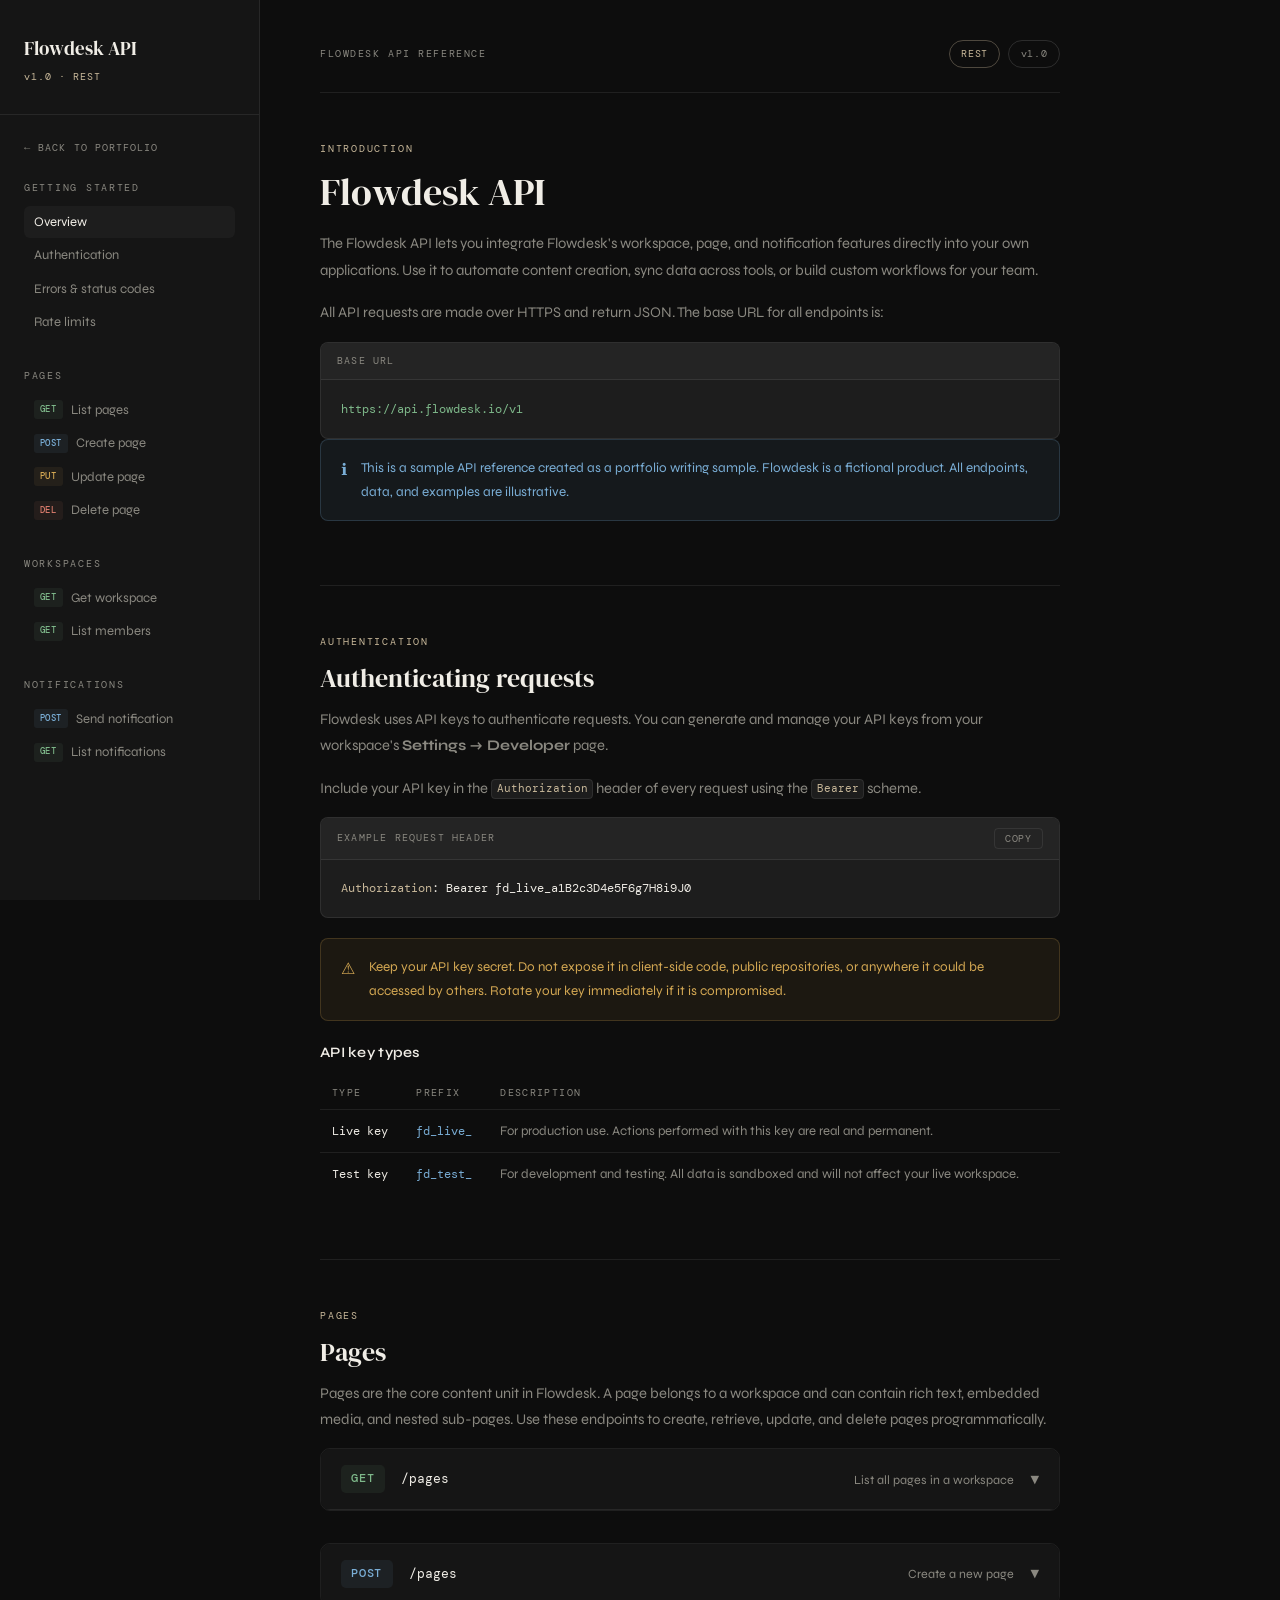
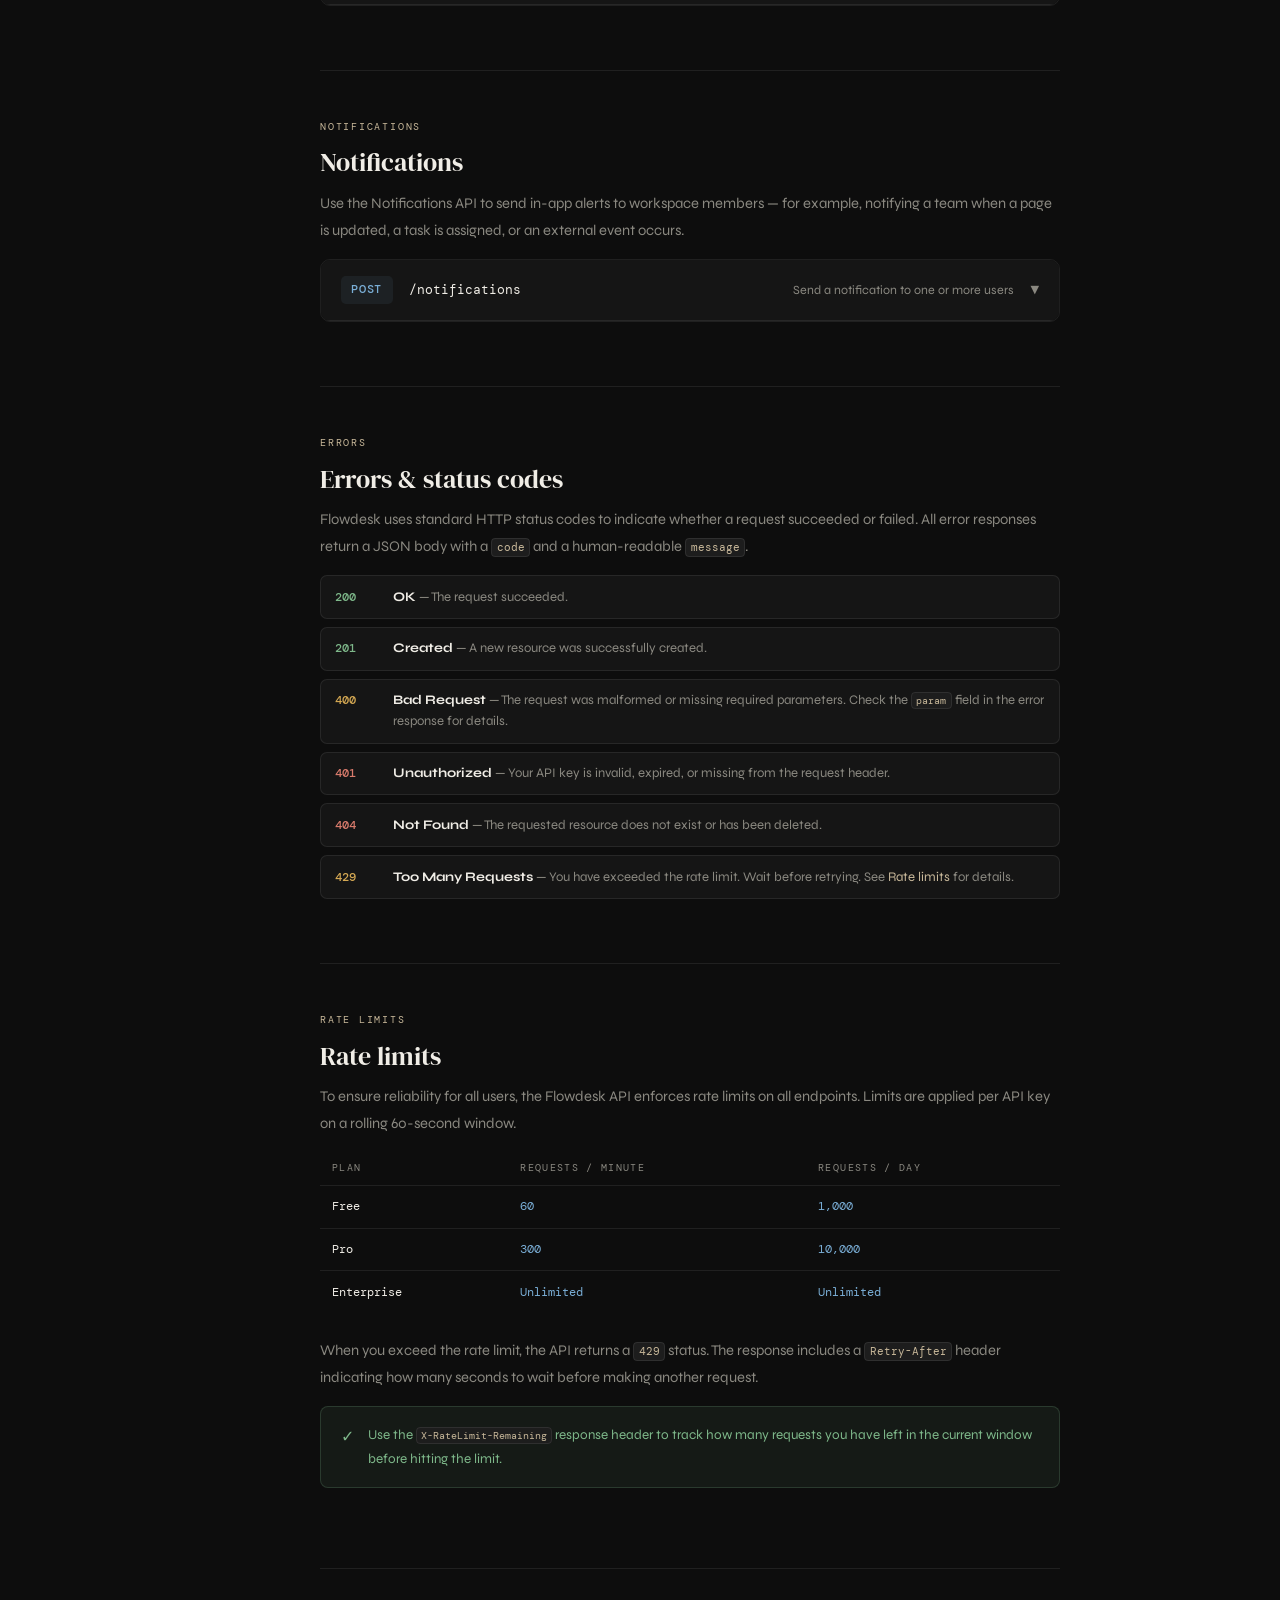
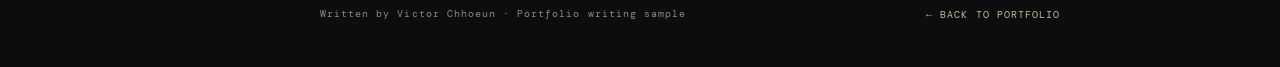
==== api-reference.html @ f88c05f6 "Add files via upload" ====
<!DOCTYPE html>
<html lang="en">
<head>
  <meta charset="UTF-8" />
  <meta name="viewport" content="width=device-width, initial-scale=1.0" />
  <title>Flowdesk API Reference — Victor Chhoeun</title>
  <link rel="preconnect" href="https://fonts.googleapis.com" />
  <link href="https://fonts.googleapis.com/css2?family=DM+Serif+Display:ital@0;1&family=DM+Mono:wght@400;500&family=Syne:wght@400;500;600&display=swap" rel="stylesheet" />
  <style>
    *, *::before, *::after { box-sizing: border-box; margin: 0; padding: 0; }

    :root {
      --bg:       #0d0d0d;
      --bg2:      #151515;
      --bg3:      #1d1d1d;
      --bg4:      #242424;
      --line:     rgba(255,255,255,0.08);
      --line2:    rgba(255,255,255,0.13);
      --text:     #f0ede6;
      --muted:    #8a8880;
      --accent:   #c8b89a;
      --accent2:  #e8dfd0;
      --green:    #7eb88a;
      --green-bg: rgba(126,184,138,0.08);
      --red:      #d97b6c;
      --red-bg:   rgba(217,123,108,0.08);
      --blue:     #7aaed6;
      --blue-bg:  rgba(122,174,214,0.08);
      --amber:    #d4a853;
      --amber-bg: rgba(212,168,83,0.08);

      --font-serif: 'DM Serif Display', Georgia, serif;
      --font-sans:  'Syne', system-ui, sans-serif;
      --font-mono:  'DM Mono', monospace;

      --sidebar-w: 260px;
      --pad: 2.5rem;
    }

    html { scroll-behavior: smooth; }
    body {
      background: var(--bg);
      color: var(--text);
      font-family: var(--font-sans);
      font-size: 15px;
      line-height: 1.7;
      -webkit-font-smoothing: antialiased;
      display: flex;
      min-height: 100vh;
    }

    a { color: inherit; text-decoration: none; }
    code { font-family: var(--font-mono); font-size: 0.82em; }

    ::-webkit-scrollbar { width: 4px; }
    ::-webkit-scrollbar-track { background: var(--bg); }
    ::-webkit-scrollbar-thumb { background: var(--bg3); border-radius: 2px; }

    /* ── SIDEBAR ── */
    .sidebar {
      width: var(--sidebar-w);
      min-height: 100vh;
      background: var(--bg2);
      border-right: 1px solid var(--line);
      padding: 2rem 0;
      position: fixed;
      top: 0; left: 0;
      display: flex;
      flex-direction: column;
      overflow-y: auto;
    }

    .sidebar-logo {
      padding: 0 1.5rem 1.75rem;
      border-bottom: 1px solid var(--line);
      margin-bottom: 1.5rem;
    }

    .sidebar-logo .product {
      font-family: var(--font-serif);
      font-size: 1.2rem;
      color: var(--text);
      display: block;
    }

    .sidebar-logo .version {
      font-family: var(--font-mono);
      font-size: 0.65rem;
      color: var(--accent);
      letter-spacing: 0.1em;
      margin-top: 0.2rem;
      display: block;
    }

    .sidebar-back {
      display: inline-flex;
      align-items: center;
      gap: 0.4rem;
      font-family: var(--font-mono);
      font-size: 0.65rem;
      letter-spacing: 0.1em;
      color: var(--muted);
      padding: 0 1.5rem;
      margin-bottom: 1.5rem;
      text-transform: uppercase;
      transition: color 0.2s;
    }
    .sidebar-back:hover { color: var(--accent); }

    .sidebar-section {
      padding: 0 1.5rem;
      margin-bottom: 1.75rem;
    }

    .sidebar-section-label {
      font-family: var(--font-mono);
      font-size: 0.6rem;
      letter-spacing: 0.18em;
      text-transform: uppercase;
      color: var(--muted);
      margin-bottom: 0.6rem;
      display: block;
    }

    .sidebar-link {
      display: flex;
      align-items: center;
      gap: 0.5rem;
      padding: 0.3rem 0.6rem;
      border-radius: 6px;
      font-size: 0.82rem;
      color: var(--muted);
      transition: color 0.15s, background 0.15s;
      margin-bottom: 0.1rem;
      cursor: pointer;
    }

    .sidebar-link:hover { color: var(--text); background: var(--bg3); }
    .sidebar-link.active { color: var(--text); background: var(--bg3); }

    .method-badge {
      font-family: var(--font-mono);
      font-size: 0.58rem;
      font-weight: 500;
      padding: 0.1rem 0.4rem;
      border-radius: 3px;
      letter-spacing: 0.05em;
      flex-shrink: 0;
    }
    .get  { background: var(--green-bg); color: var(--green); }
    .post { background: var(--blue-bg);  color: var(--blue);  }
    .put  { background: var(--amber-bg); color: var(--amber); }
    .del  { background: var(--red-bg);   color: var(--red);   }

    /* ── MAIN ── */
    .main {
      margin-left: var(--sidebar-w);
      flex: 1;
      max-width: 860px;
      padding: var(--pad) calc(var(--pad) * 1.5);
    }

    /* ── TOP NAV ── */
    .topbar {
      display: flex;
      align-items: center;
      justify-content: space-between;
      margin-bottom: 3rem;
      padding-bottom: 1.5rem;
      border-bottom: 1px solid var(--line);
    }

    .topbar-title {
      font-family: var(--font-mono);
      font-size: 0.65rem;
      letter-spacing: 0.15em;
      text-transform: uppercase;
      color: var(--muted);
    }

    .topbar-pills {
      display: flex;
      gap: 0.5rem;
    }

    .pill {
      font-family: var(--font-mono);
      font-size: 0.62rem;
      letter-spacing: 0.08em;
      padding: 0.3rem 0.7rem;
      border-radius: 100px;
      border: 1px solid var(--line2);
      color: var(--muted);
      cursor: pointer;
      transition: border-color 0.15s, color 0.15s;
    }
    .pill:hover, .pill.active { color: var(--accent); border-color: rgba(200,184,154,0.35); }

    /* ── SECTIONS ── */
    .doc-section {
      margin-bottom: 4rem;
      scroll-margin-top: 2rem;
    }

    .section-eyebrow {
      font-family: var(--font-mono);
      font-size: 0.62rem;
      letter-spacing: 0.18em;
      text-transform: uppercase;
      color: var(--accent);
      margin-bottom: 0.75rem;
      display: block;
    }

    h1 {
      font-family: var(--font-serif);
      font-size: 2.4rem;
      font-weight: 400;
      color: var(--text);
      line-height: 1.15;
      margin-bottom: 1rem;
    }

    h2 {
      font-family: var(--font-serif);
      font-size: 1.6rem;
      font-weight: 400;
      color: var(--text);
      line-height: 1.2;
      margin-bottom: 0.75rem;
    }

    h3 {
      font-family: var(--font-sans);
      font-size: 0.9rem;
      font-weight: 600;
      color: var(--text);
      letter-spacing: 0.02em;
      margin-bottom: 0.5rem;
    }

    p {
      color: var(--muted);
      font-size: 0.92rem;
      line-height: 1.8;
      margin-bottom: 1rem;
    }

    /* ── ENDPOINT CARD ── */
    .endpoint {
      border: 1px solid var(--line);
      border-radius: 10px;
      overflow: hidden;
      margin-bottom: 2rem;
    }

    .endpoint-header {
      display: flex;
      align-items: center;
      gap: 1rem;
      padding: 1rem 1.25rem;
      background: var(--bg2);
      border-bottom: 1px solid var(--line);
      cursor: pointer;
      user-select: none;
    }

    .endpoint-header:hover { background: var(--bg3); }

    .endpoint-method {
      font-family: var(--font-mono);
      font-size: 0.72rem;
      font-weight: 500;
      padding: 0.25rem 0.65rem;
      border-radius: 5px;
      letter-spacing: 0.06em;
      flex-shrink: 0;
    }

    .endpoint-path {
      font-family: var(--font-mono);
      font-size: 0.82rem;
      color: var(--text);
      flex: 1;
    }

    .endpoint-desc {
      font-size: 0.78rem;
      color: var(--muted);
    }

    .endpoint-toggle {
      font-size: 0.7rem;
      color: var(--muted);
      margin-left: auto;
      flex-shrink: 0;
    }

    .endpoint-body {
      padding: 1.25rem;
      display: none;
      flex-direction: column;
      gap: 1.5rem;
    }

    .endpoint-body.open { display: flex; }

    /* ── PARAMS TABLE ── */
    .param-table {
      width: 100%;
      border-collapse: collapse;
      font-size: 0.82rem;
    }

    .param-table th {
      font-family: var(--font-mono);
      font-size: 0.6rem;
      letter-spacing: 0.14em;
      text-transform: uppercase;
      color: var(--muted);
      text-align: left;
      padding: 0.5rem 0.75rem;
      border-bottom: 1px solid var(--line);
      font-weight: 400;
    }

    .param-table td {
      padding: 0.65rem 0.75rem;
      border-bottom: 1px solid var(--line);
      vertical-align: top;
      color: var(--muted);
      line-height: 1.6;
    }

    .param-table tr:last-child td { border-bottom: none; }

    .param-name {
      font-family: var(--font-mono);
      font-size: 0.78rem;
      color: var(--text);
    }

    .param-type {
      font-family: var(--font-mono);
      font-size: 0.72rem;
      color: var(--blue);
    }

    .required-badge {
      font-family: var(--font-mono);
      font-size: 0.58rem;
      color: var(--red);
      border: 1px solid var(--red-bg);
      padding: 0.1rem 0.4rem;
      border-radius: 3px;
      letter-spacing: 0.05em;
    }

    .optional-badge {
      font-family: var(--font-mono);
      font-size: 0.58rem;
      color: var(--muted);
      border: 1px solid var(--line);
      padding: 0.1rem 0.4rem;
      border-radius: 3px;
      letter-spacing: 0.05em;
    }

    /* ── CODE BLOCK ── */
    .code-block {
      background: var(--bg3);
      border: 1px solid var(--line);
      border-radius: 8px;
      overflow: hidden;
    }

    .code-block-header {
      display: flex;
      align-items: center;
      justify-content: space-between;
      padding: 0.6rem 1rem;
      border-bottom: 1px solid var(--line);
      background: var(--bg4);
    }

    .code-lang {
      font-family: var(--font-mono);
      font-size: 0.62rem;
      letter-spacing: 0.12em;
      text-transform: uppercase;
      color: var(--muted);
    }

    .copy-btn {
      font-family: var(--font-mono);
      font-size: 0.6rem;
      letter-spacing: 0.1em;
      text-transform: uppercase;
      color: var(--muted);
      background: none;
      border: 1px solid var(--line);
      padding: 0.2rem 0.6rem;
      border-radius: 4px;
      cursor: pointer;
      transition: color 0.15s, border-color 0.15s;
    }
    .copy-btn:hover { color: var(--accent); border-color: rgba(200,184,154,0.35); }

    .code-content {
      padding: 1.1rem 1.25rem;
      font-family: var(--font-mono);
      font-size: 0.78rem;
      line-height: 1.8;
      color: var(--text);
      overflow-x: auto;
      white-space: pre;
    }

    .code-content .key   { color: var(--blue); }
    .code-content .str   { color: var(--green); }
    .code-content .num   { color: var(--amber); }
    .code-content .cmnt  { color: var(--muted); }
    .code-content .kw    { color: var(--accent); }

    /* ── RESPONSE TABS ── */
    .response-tabs { display: flex; gap: 0; border-bottom: 1px solid var(--line); margin-bottom: 1rem; }
    .rtab {
      font-family: var(--font-mono);
      font-size: 0.65rem;
      letter-spacing: 0.1em;
      padding: 0.5rem 1rem;
      color: var(--muted);
      cursor: pointer;
      border-bottom: 2px solid transparent;
      transition: color 0.15s;
    }
    .rtab.active { color: var(--text); border-bottom-color: var(--accent); }
    .rtab:hover:not(.active) { color: var(--text); }
    .rblock { display: none; }
    .rblock.active { display: block; }

    /* ── CALLOUT ── */
    .callout {
      display: flex;
      gap: 0.85rem;
      padding: 1rem 1.25rem;
      border-radius: 8px;
      font-size: 0.84rem;
      line-height: 1.7;
      margin-bottom: 1.25rem;
    }
    .callout-info    { background: var(--blue-bg);  border: 1px solid rgba(122,174,214,0.2); color: var(--blue);  }
    .callout-warning { background: var(--amber-bg); border: 1px solid rgba(212,168,83,0.2);  color: var(--amber); }
    .callout-success { background: var(--green-bg); border: 1px solid rgba(126,184,138,0.2); color: var(--green); }

    .callout-icon { flex-shrink: 0; font-size: 1rem; }
    .callout p { color: inherit; margin: 0; font-size: 0.84rem; }

    /* ── STATUS CODES ── */
    .status-list { display: flex; flex-direction: column; gap: 0.5rem; }
    .status-row {
      display: flex;
      align-items: flex-start;
      gap: 1rem;
      padding: 0.65rem 0.9rem;
      border-radius: 7px;
      font-size: 0.82rem;
      border: 1px solid var(--line);
      background: var(--bg2);
    }
    .status-code {
      font-family: var(--font-mono);
      font-size: 0.75rem;
      font-weight: 500;
      flex-shrink: 0;
      min-width: 42px;
    }
    .status-200 { color: var(--green); }
    .status-201 { color: var(--green); }
    .status-400 { color: var(--amber); }
    .status-401 { color: var(--red); }
    .status-404 { color: var(--red); }
    .status-429 { color: var(--amber); }

    .status-desc { color: var(--muted); line-height: 1.6; }

    /* ── INLINE CODE ── */
    .ic {
      font-family: var(--font-mono);
      font-size: 0.78em;
      background: var(--bg3);
      border: 1px solid var(--line);
      padding: 0.1em 0.4em;
      border-radius: 4px;
      color: var(--accent);
    }

    /* ── DIVIDER ── */
    hr { border: none; border-top: 1px solid var(--line); margin: 3rem 0; }

    /* ── FOOTER ── */
    .doc-footer {
      margin-top: 5rem;
      padding-top: 2rem;
      border-top: 1px solid var(--line);
      display: flex;
      justify-content: space-between;
      align-items: center;
    }

    .doc-footer-left {
      font-family: var(--font-mono);
      font-size: 0.65rem;
      letter-spacing: 0.1em;
      color: var(--muted);
    }

    .doc-footer-right a {
      font-family: var(--font-mono);
      font-size: 0.65rem;
      letter-spacing: 0.1em;
      color: var(--accent);
      text-transform: uppercase;
      transition: color 0.2s;
    }
    .doc-footer-right a:hover { color: var(--accent2); }

    /* ── RESPONSIVE ── */
    @media (max-width: 768px) {
      .sidebar { display: none; }
      .main { margin-left: 0; padding: 1.5rem; }
    }
  </style>
</head>
<body>

  <!-- SIDEBAR -->
  <aside class="sidebar">
    <div class="sidebar-logo">
      <span class="product">Flowdesk API</span>
      <span class="version">v1.0 · REST</span>
    </div>

    <a href="index.html" class="sidebar-back">← Back to portfolio</a>

    <div class="sidebar-section">
      <span class="sidebar-section-label">Getting Started</span>
      <a class="sidebar-link active" onclick="scrollTo('overview')">Overview</a>
      <a class="sidebar-link" onclick="scrollTo('authentication')">Authentication</a>
      <a class="sidebar-link" onclick="scrollTo('errors')">Errors & status codes</a>
      <a class="sidebar-link" onclick="scrollTo('rate-limits')">Rate limits</a>
    </div>

    <div class="sidebar-section">
      <span class="sidebar-section-label">Pages</span>
      <a class="sidebar-link" onclick="scrollTo('pages')">
        <span class="method-badge get">GET</span> List pages
      </a>
      <a class="sidebar-link" onclick="scrollTo('pages')">
        <span class="method-badge post">POST</span> Create page
      </a>
      <a class="sidebar-link" onclick="scrollTo('pages')">
        <span class="method-badge put">PUT</span> Update page
      </a>
      <a class="sidebar-link" onclick="scrollTo('pages')">
        <span class="method-badge del">DEL</span> Delete page
      </a>
    </div>

    <div class="sidebar-section">
      <span class="sidebar-section-label">Workspaces</span>
      <a class="sidebar-link" onclick="scrollTo('workspaces')">
        <span class="method-badge get">GET</span> Get workspace
      </a>
      <a class="sidebar-link" onclick="scrollTo('workspaces')">
        <span class="method-badge get">GET</span> List members
      </a>
    </div>

    <div class="sidebar-section">
      <span class="sidebar-section-label">Notifications</span>
      <a class="sidebar-link" onclick="scrollTo('notifications')">
        <span class="method-badge post">POST</span> Send notification
      </a>
      <a class="sidebar-link" onclick="scrollTo('notifications')">
        <span class="method-badge get">GET</span> List notifications
      </a>
    </div>
  </aside>

  <!-- MAIN -->
  <main class="main">

    <div class="topbar">
      <span class="topbar-title">Flowdesk API Reference</span>
      <div class="topbar-pills">
        <span class="pill active">REST</span>
        <span class="pill">v1.0</span>
      </div>
    </div>

    <!-- OVERVIEW -->
    <section class="doc-section" id="overview">
      <span class="section-eyebrow">Introduction</span>
      <h1>Flowdesk API</h1>
      <p>
        The Flowdesk API lets you integrate Flowdesk's workspace, page, and notification 
        features directly into your own applications. Use it to automate content creation, 
        sync data across tools, or build custom workflows for your team.
      </p>
      <p>
        All API requests are made over HTTPS and return JSON. The base URL for all endpoints is:
      </p>
      <div class="code-block">
        <div class="code-block-header">
          <span class="code-lang">Base URL</span>
        </div>
        <div class="code-content"><span class="str">https://api.flowdesk.io/v1</span></div>
      </div>

      <div class="callout callout-info">
        <span class="callout-icon">ℹ</span>
        <p>This is a sample API reference created as a portfolio writing sample. Flowdesk is a fictional product. All endpoints, data, and examples are illustrative.</p>
      </div>
    </section>

    <hr />

    <!-- AUTHENTICATION -->
    <section class="doc-section" id="authentication">
      <span class="section-eyebrow">Authentication</span>
      <h2>Authenticating requests</h2>
      <p>
        Flowdesk uses API keys to authenticate requests. You can generate and manage your 
        API keys from your workspace's <strong>Settings → Developer</strong> page.
      </p>
      <p>
        Include your API key in the <span class="ic">Authorization</span> header of every request 
        using the <span class="ic">Bearer</span> scheme.
      </p>

      <div class="code-block" style="margin-bottom:1.25rem;">
        <div class="code-block-header">
          <span class="code-lang">Example request header</span>
          <button class="copy-btn" onclick="copyCode(this)">Copy</button>
        </div>
        <div class="code-content"><span class="kw">Authorization</span>: Bearer fd_live_a1B2c3D4e5F6g7H8i9J0</div>
      </div>

      <div class="callout callout-warning">
        <span class="callout-icon">⚠</span>
        <p>Keep your API key secret. Do not expose it in client-side code, public repositories, or anywhere it could be accessed by others. Rotate your key immediately if it is compromised.</p>
      </div>

      <h3>API key types</h3>
      <table class="param-table" style="margin-top:0.75rem;">
        <thead>
          <tr>
            <th>Type</th>
            <th>Prefix</th>
            <th>Description</th>
          </tr>
        </thead>
        <tbody>
          <tr>
            <td><span class="param-name">Live key</span></td>
            <td><span class="param-type">fd_live_</span></td>
            <td>For production use. Actions performed with this key are real and permanent.</td>
          </tr>
          <tr>
            <td><span class="param-name">Test key</span></td>
            <td><span class="param-type">fd_test_</span></td>
            <td>For development and testing. All data is sandboxed and will not affect your live workspace.</td>
          </tr>
        </tbody>
      </table>
    </section>

    <hr />

    <!-- PAGES -->
    <section class="doc-section" id="pages">
      <span class="section-eyebrow">Pages</span>
      <h2>Pages</h2>
      <p>
        Pages are the core content unit in Flowdesk. A page belongs to a workspace and can 
        contain rich text, embedded media, and nested sub-pages. Use these endpoints to 
        create, retrieve, update, and delete pages programmatically.
      </p>

      <!-- LIST PAGES -->
      <div class="endpoint">
        <div class="endpoint-header" onclick="toggleEndpoint(this)">
          <span class="endpoint-method get">GET</span>
          <span class="endpoint-path">/pages</span>
          <span class="endpoint-desc">List all pages in a workspace</span>
          <span class="endpoint-toggle">▼</span>
        </div>
        <div class="endpoint-body">
          <div>
            <h3>Query parameters</h3>
            <table class="param-table">
              <thead><tr><th>Parameter</th><th>Type</th><th>Required</th><th>Description</th></tr></thead>
              <tbody>
                <tr>
                  <td><span class="param-name">workspace_id</span></td>
                  <td><span class="param-type">string</span></td>
                  <td><span class="required-badge">required</span></td>
                  <td>The unique ID of the workspace to retrieve pages from.</td>
                </tr>
                <tr>
                  <td><span class="param-name">limit</span></td>
                  <td><span class="param-type">integer</span></td>
                  <td><span class="optional-badge">optional</span></td>
                  <td>Number of pages to return. Defaults to <span class="ic">20</span>. Max is <span class="ic">100</span>.</td>
                </tr>
                <tr>
                  <td><span class="param-name">cursor</span></td>
                  <td><span class="param-type">string</span></td>
                  <td><span class="optional-badge">optional</span></td>
                  <td>Pagination cursor returned by a previous request. Used to retrieve the next page of results.</td>
                </tr>
                <tr>
                  <td><span class="param-name">archived</span></td>
                  <td><span class="param-type">boolean</span></td>
                  <td><span class="optional-badge">optional</span></td>
                  <td>If <span class="ic">true</span>, returns only archived pages. Defaults to <span class="ic">false</span>.</td>
                </tr>
              </tbody>
            </table>
          </div>

          <div>
            <h3>Example request</h3>
            <div class="code-block">
              <div class="code-block-header">
                <span class="code-lang">cURL</span>
                <button class="copy-btn" onclick="copyCode(this)">Copy</button>
              </div>
              <div class="code-content"><span class="kw">curl</span> -X GET \
  <span class="str">"https://api.flowdesk.io/v1/pages?workspace_id=ws_abc123&limit=10"</span> \
  -H <span class="str">"Authorization: Bearer fd_live_a1B2c3D4e5F6"</span></div>
            </div>
          </div>

          <div>
            <h3>Response</h3>
            <div class="response-tabs">
              <span class="rtab active" onclick="switchTab(this, 'p-list-200')">200 OK</span>
              <span class="rtab" onclick="switchTab(this, 'p-list-401')">401 Unauthorized</span>
            </div>
            <div class="rblock active" id="p-list-200">
              <div class="code-block">
                <div class="code-block-header"><span class="code-lang">JSON</span></div>
                <div class="code-content">{
  <span class="key">"object"</span>: <span class="str">"list"</span>,
  <span class="key">"results"</span>: [
    {
      <span class="key">"id"</span>:         <span class="str">"pg_7xK2mNpQ"</span>,
      <span class="key">"object"</span>:     <span class="str">"page"</span>,
      <span class="key">"title"</span>:      <span class="str">"Product Roadmap Q3"</span>,
      <span class="key">"created_at"</span>: <span class="str">"2024-08-01T09:14:00Z"</span>,
      <span class="key">"updated_at"</span>: <span class="str">"2024-08-12T16:45:00Z"</span>,
      <span class="key">"archived"</span>:   <span class="num">false</span>,
      <span class="key">"created_by"</span>: <span class="str">"usr_9aR3bTcU"</span>
    }
  ],
  <span class="key">"next_cursor"</span>: <span class="str">"crs_mX4nYpZ8"</span>,
  <span class="key">"has_more"</span>:    <span class="num">true</span>
}</div>
              </div>
            </div>
            <div class="rblock" id="p-list-401">
              <div class="code-block">
                <div class="code-block-header"><span class="code-lang">JSON</span></div>
                <div class="code-content">{
  <span class="key">"error"</span>: {
    <span class="key">"code"</span>:    <span class="str">"unauthorized"</span>,
    <span class="key">"message"</span>: <span class="str">"Invalid or missing API key."</span>
  }
}</div>
              </div>
            </div>
          </div>
        </div>
      </div>

      <!-- CREATE PAGE -->
      <div class="endpoint">
        <div class="endpoint-header" onclick="toggleEndpoint(this)">
          <span class="endpoint-method post">POST</span>
          <span class="endpoint-path">/pages</span>
          <span class="endpoint-desc">Create a new page</span>
          <span class="endpoint-toggle">▼</span>
        </div>
        <div class="endpoint-body">
          <div>
            <h3>Request body</h3>
            <table class="param-table">
              <thead><tr><th>Parameter</th><th>Type</th><th>Required</th><th>Description</th></tr></thead>
              <tbody>
                <tr>
                  <td><span class="param-name">workspace_id</span></td>
                  <td><span class="param-type">string</span></td>
                  <td><span class="required-badge">required</span></td>
                  <td>The ID of the workspace where the page will be created.</td>
                </tr>
                <tr>
                  <td><span class="param-name">title</span></td>
                  <td><span class="param-type">string</span></td>
                  <td><span class="required-badge">required</span></td>
                  <td>The title of the new page. Max 255 characters.</td>
                </tr>
                <tr>
                  <td><span class="param-name">content</span></td>
                  <td><span class="param-type">string</span></td>
                  <td><span class="optional-badge">optional</span></td>
                  <td>Initial body content for the page in Markdown format.</td>
                </tr>
                <tr>
                  <td><span class="param-name">parent_id</span></td>
                  <td><span class="param-type">string</span></td>
                  <td><span class="optional-badge">optional</span></td>
                  <td>The ID of a parent page. If provided, the new page is created as a sub-page.</td>
                </tr>
              </tbody>
            </table>
          </div>

          <div>
            <h3>Example request</h3>
            <div class="code-block">
              <div class="code-block-header">
                <span class="code-lang">cURL</span>
                <button class="copy-btn" onclick="copyCode(this)">Copy</button>
              </div>
              <div class="code-content"><span class="kw">curl</span> -X POST \
  <span class="str">"https://api.flowdesk.io/v1/pages"</span> \
  -H <span class="str">"Authorization: Bearer fd_live_a1B2c3D4e5F6"</span> \
  -H <span class="str">"Content-Type: application/json"</span> \
  -d '{
    <span class="key">"workspace_id"</span>: <span class="str">"ws_abc123"</span>,
    <span class="key">"title"</span>:        <span class="str">"Meeting Notes — August"</span>,
    <span class="key">"content"</span>:      <span class="str">"## Agenda\n- Q3 review\n- Roadmap planning"</span>
  }'</div>
            </div>
          </div>

          <div>
            <h3>Response</h3>
            <div class="response-tabs">
              <span class="rtab active" onclick="switchTab(this, 'p-create-201')">201 Created</span>
              <span class="rtab" onclick="switchTab(this, 'p-create-400')">400 Bad Request</span>
            </div>
            <div class="rblock active" id="p-create-201">
              <div class="code-block">
                <div class="code-block-header"><span class="code-lang">JSON</span></div>
                <div class="code-content">{
  <span class="key">"id"</span>:           <span class="str">"pg_3wL8nRpT"</span>,
  <span class="key">"object"</span>:       <span class="str">"page"</span>,
  <span class="key">"title"</span>:        <span class="str">"Meeting Notes — August"</span>,
  <span class="key">"content"</span>:      <span class="str">"## Agenda\n- Q3 review\n- Roadmap planning"</span>,
  <span class="key">"workspace_id"</span>: <span class="str">"ws_abc123"</span>,
  <span class="key">"parent_id"</span>:    <span class="num">null</span>,
  <span class="key">"archived"</span>:     <span class="num">false</span>,
  <span class="key">"created_at"</span>:   <span class="str">"2024-08-14T11:02:33Z"</span>,
  <span class="key">"created_by"</span>:   <span class="str">"usr_9aR3bTcU"</span>
}</div>
              </div>
            </div>
            <div class="rblock" id="p-create-400">
              <div class="code-block">
                <div class="code-block-header"><span class="code-lang">JSON</span></div>
                <div class="code-content">{
  <span class="key">"error"</span>: {
    <span class="key">"code"</span>:    <span class="str">"invalid_request"</span>,
    <span class="key">"message"</span>: <span class="str">"The 'title' field is required."</span>,
    <span class="key">"param"</span>:   <span class="str">"title"</span>
  }
}</div>
              </div>
            </div>
          </div>
        </div>
      </div>
    </section>

    <hr />

    <!-- NOTIFICATIONS -->
    <section class="doc-section" id="notifications">
      <span class="section-eyebrow">Notifications</span>
      <h2>Notifications</h2>
      <p>
        Use the Notifications API to send in-app alerts to workspace members — for example, 
        notifying a team when a page is updated, a task is assigned, or an external event occurs.
      </p>

      <!-- SEND NOTIFICATION -->
      <div class="endpoint">
        <div class="endpoint-header" onclick="toggleEndpoint(this)">
          <span class="endpoint-method post">POST</span>
          <span class="endpoint-path">/notifications</span>
          <span class="endpoint-desc">Send a notification to one or more users</span>
          <span class="endpoint-toggle">▼</span>
        </div>
        <div class="endpoint-body">
          <div>
            <h3>Request body</h3>
            <table class="param-table">
              <thead><tr><th>Parameter</th><th>Type</th><th>Required</th><th>Description</th></tr></thead>
              <tbody>
                <tr>
                  <td><span class="param-name">recipient_ids</span></td>
                  <td><span class="param-type">array</span></td>
                  <td><span class="required-badge">required</span></td>
                  <td>An array of user IDs to send the notification to. Max 50 recipients per request.</td>
                </tr>
                <tr>
                  <td><span class="param-name">message</span></td>
                  <td><span class="param-type">string</span></td>
                  <td><span class="required-badge">required</span></td>
                  <td>The notification message body. Max 500 characters. Plain text only.</td>
                </tr>
                <tr>
                  <td><span class="param-name">link_url</span></td>
                  <td><span class="param-type">string</span></td>
                  <td><span class="optional-badge">optional</span></td>
                  <td>A URL to attach to the notification. When clicked, the user is taken to this destination.</td>
                </tr>
                <tr>
                  <td><span class="param-name">type</span></td>
                  <td><span class="param-type">string</span></td>
                  <td><span class="optional-badge">optional</span></td>
                  <td>Notification type. One of <span class="ic">info</span>, <span class="ic">success</span>, or <span class="ic">alert</span>. Defaults to <span class="ic">info</span>.</td>
                </tr>
              </tbody>
            </table>
          </div>

          <div>
            <h3>Example request</h3>
            <div class="code-block">
              <div class="code-block-header">
                <span class="code-lang">cURL</span>
                <button class="copy-btn" onclick="copyCode(this)">Copy</button>
              </div>
              <div class="code-content"><span class="kw">curl</span> -X POST \
  <span class="str">"https://api.flowdesk.io/v1/notifications"</span> \
  -H <span class="str">"Authorization: Bearer fd_live_a1B2c3D4e5F6"</span> \
  -H <span class="str">"Content-Type: application/json"</span> \
  -d '{
    <span class="key">"recipient_ids"</span>: [<span class="str">"usr_9aR3bTcU"</span>, <span class="str">"usr_4kP1mQsV"</span>],
    <span class="key">"message"</span>:        <span class="str">"Product Roadmap Q3 has been updated."</span>,
    <span class="key">"link_url"</span>:       <span class="str">"https://app.flowdesk.io/pages/pg_7xK2mNpQ"</span>,
    <span class="key">"type"</span>:           <span class="str">"info"</span>
  }'</div>
            </div>
          </div>

          <div>
            <h3>Response</h3>
            <div class="response-tabs">
              <span class="rtab active" onclick="switchTab(this, 'n-send-200')">200 OK</span>
              <span class="rtab" onclick="switchTab(this, 'n-send-400')">400 Bad Request</span>
            </div>
            <div class="rblock active" id="n-send-200">
              <div class="code-block">
                <div class="code-block-header"><span class="code-lang">JSON</span></div>
                <div class="code-content">{
  <span class="key">"object"</span>:       <span class="str">"notification"</span>,
  <span class="key">"id"</span>:           <span class="str">"ntf_5dM2nOpR"</span>,
  <span class="key">"sent_to"</span>:      <span class="num">2</span>,
  <span class="key">"type"</span>:         <span class="str">"info"</span>,
  <span class="key">"message"</span>:      <span class="str">"Product Roadmap Q3 has been updated."</span>,
  <span class="key">"created_at"</span>:   <span class="str">"2024-08-14T11:15:00Z"</span>
}</div>
              </div>
            </div>
            <div class="rblock" id="n-send-400">
              <div class="code-block">
                <div class="code-block-header"><span class="code-lang">JSON</span></div>
                <div class="code-content">{
  <span class="key">"error"</span>: {
    <span class="key">"code"</span>:    <span class="str">"invalid_request"</span>,
    <span class="key">"message"</span>: <span class="str">"'recipient_ids' must contain at least one user ID."</span>,
    <span class="key">"param"</span>:   <span class="str">"recipient_ids"</span>
  }
}</div>
              </div>
            </div>
          </div>
        </div>
      </div>
    </section>

    <hr />

    <!-- ERRORS -->
    <section class="doc-section" id="errors">
      <span class="section-eyebrow">Errors</span>
      <h2>Errors & status codes</h2>
      <p>
        Flowdesk uses standard HTTP status codes to indicate whether a request succeeded or failed. 
        All error responses return a JSON body with a <span class="ic">code</span> and a 
        human-readable <span class="ic">message</span>.
      </p>

      <div class="status-list">
        <div class="status-row">
          <span class="status-code status-200">200</span>
          <span class="status-desc"><strong style="color:var(--text)">OK</strong> — The request succeeded.</span>
        </div>
        <div class="status-row">
          <span class="status-code status-201">201</span>
          <span class="status-desc"><strong style="color:var(--text)">Created</strong> — A new resource was successfully created.</span>
        </div>
        <div class="status-row">
          <span class="status-code status-400">400</span>
          <span class="status-desc"><strong style="color:var(--text)">Bad Request</strong> — The request was malformed or missing required parameters. Check the <span class="ic">param</span> field in the error response for details.</span>
        </div>
        <div class="status-row">
          <span class="status-code status-401">401</span>
          <span class="status-desc"><strong style="color:var(--text)">Unauthorized</strong> — Your API key is invalid, expired, or missing from the request header.</span>
        </div>
        <div class="status-row">
          <span class="status-code status-404">404</span>
          <span class="status-desc"><strong style="color:var(--text)">Not Found</strong> — The requested resource does not exist or has been deleted.</span>
        </div>
        <div class="status-row">
          <span class="status-code status-429">429</span>
          <span class="status-desc"><strong style="color:var(--text)">Too Many Requests</strong> — You have exceeded the rate limit. Wait before retrying. See <a onclick="scrollTo('rate-limits')" style="color:var(--accent);cursor:pointer;">Rate limits</a> for details.</span>
        </div>
      </div>
    </section>

    <hr />

    <!-- RATE LIMITS -->
    <section class="doc-section" id="rate-limits">
      <span class="section-eyebrow">Rate Limits</span>
      <h2>Rate limits</h2>
      <p>
        To ensure reliability for all users, the Flowdesk API enforces rate limits 
        on all endpoints. Limits are applied per API key on a rolling 60-second window.
      </p>

      <table class="param-table" style="margin-bottom:1.5rem;">
        <thead>
          <tr>
            <th>Plan</th>
            <th>Requests / minute</th>
            <th>Requests / day</th>
          </tr>
        </thead>
        <tbody>
          <tr>
            <td><span class="param-name">Free</span></td>
            <td><span class="param-type">60</span></td>
            <td><span class="param-type">1,000</span></td>
          </tr>
          <tr>
            <td><span class="param-name">Pro</span></td>
            <td><span class="param-type">300</span></td>
            <td><span class="param-type">10,000</span></td>
          </tr>
          <tr>
            <td><span class="param-name">Enterprise</span></td>
            <td><span class="param-type">Unlimited</span></td>
            <td><span class="param-type">Unlimited</span></td>
          </tr>
        </tbody>
      </table>

      <p>
        When you exceed the rate limit, the API returns a <span class="ic">429</span> status. 
        The response includes a <span class="ic">Retry-After</span> header indicating how many 
        seconds to wait before making another request.
      </p>

      <div class="callout callout-success">
        <span class="callout-icon">✓</span>
        <p>Use the <span class="ic">X-RateLimit-Remaining</span> response header to track how many requests you have left in the current window before hitting the limit.</p>
      </div>
    </section>

    <div class="doc-footer">
      <div class="doc-footer-left">Written by Victor Chhoeun · Portfolio writing sample</div>
      <div class="doc-footer-right"><a href="index.html">← Back to portfolio</a></div>
    </div>

  </main>

  <script>
    function toggleEndpoint(header) {
      const body = header.nextElementSibling;
      const toggle = header.querySelector('.endpoint-toggle');
      const isOpen = body.classList.contains('open');
      body.classList.toggle('open', !isOpen);
      toggle.textContent = isOpen ? '▼' : '▲';
    }

    function switchTab(tab, targetId) {
      const container = tab.closest('.endpoint-body') || tab.closest('.doc-section');
      container.querySelectorAll('.rtab').forEach(t => t.classList.remove('active'));
      container.querySelectorAll('.rblock').forEach(b => b.classList.remove('active'));
      tab.classList.add('active');
      document.getElementById(targetId).classList.add('active');
    }

    function scrollTo(id) {
      document.getElementById(id).scrollIntoView({ behavior: 'smooth' });
      document.querySelectorAll('.sidebar-link').forEach(l => l.classList.remove('active'));
    }

    function copyCode(btn) {
      const code = btn.closest('.code-block').querySelector('.code-content').innerText;
      navigator.clipboard.writeText(code).then(() => {
        btn.textContent = 'Copied!';
        setTimeout(() => btn.textContent = 'Copy', 2000);
      });
    }
  </script>
</body>
</html>
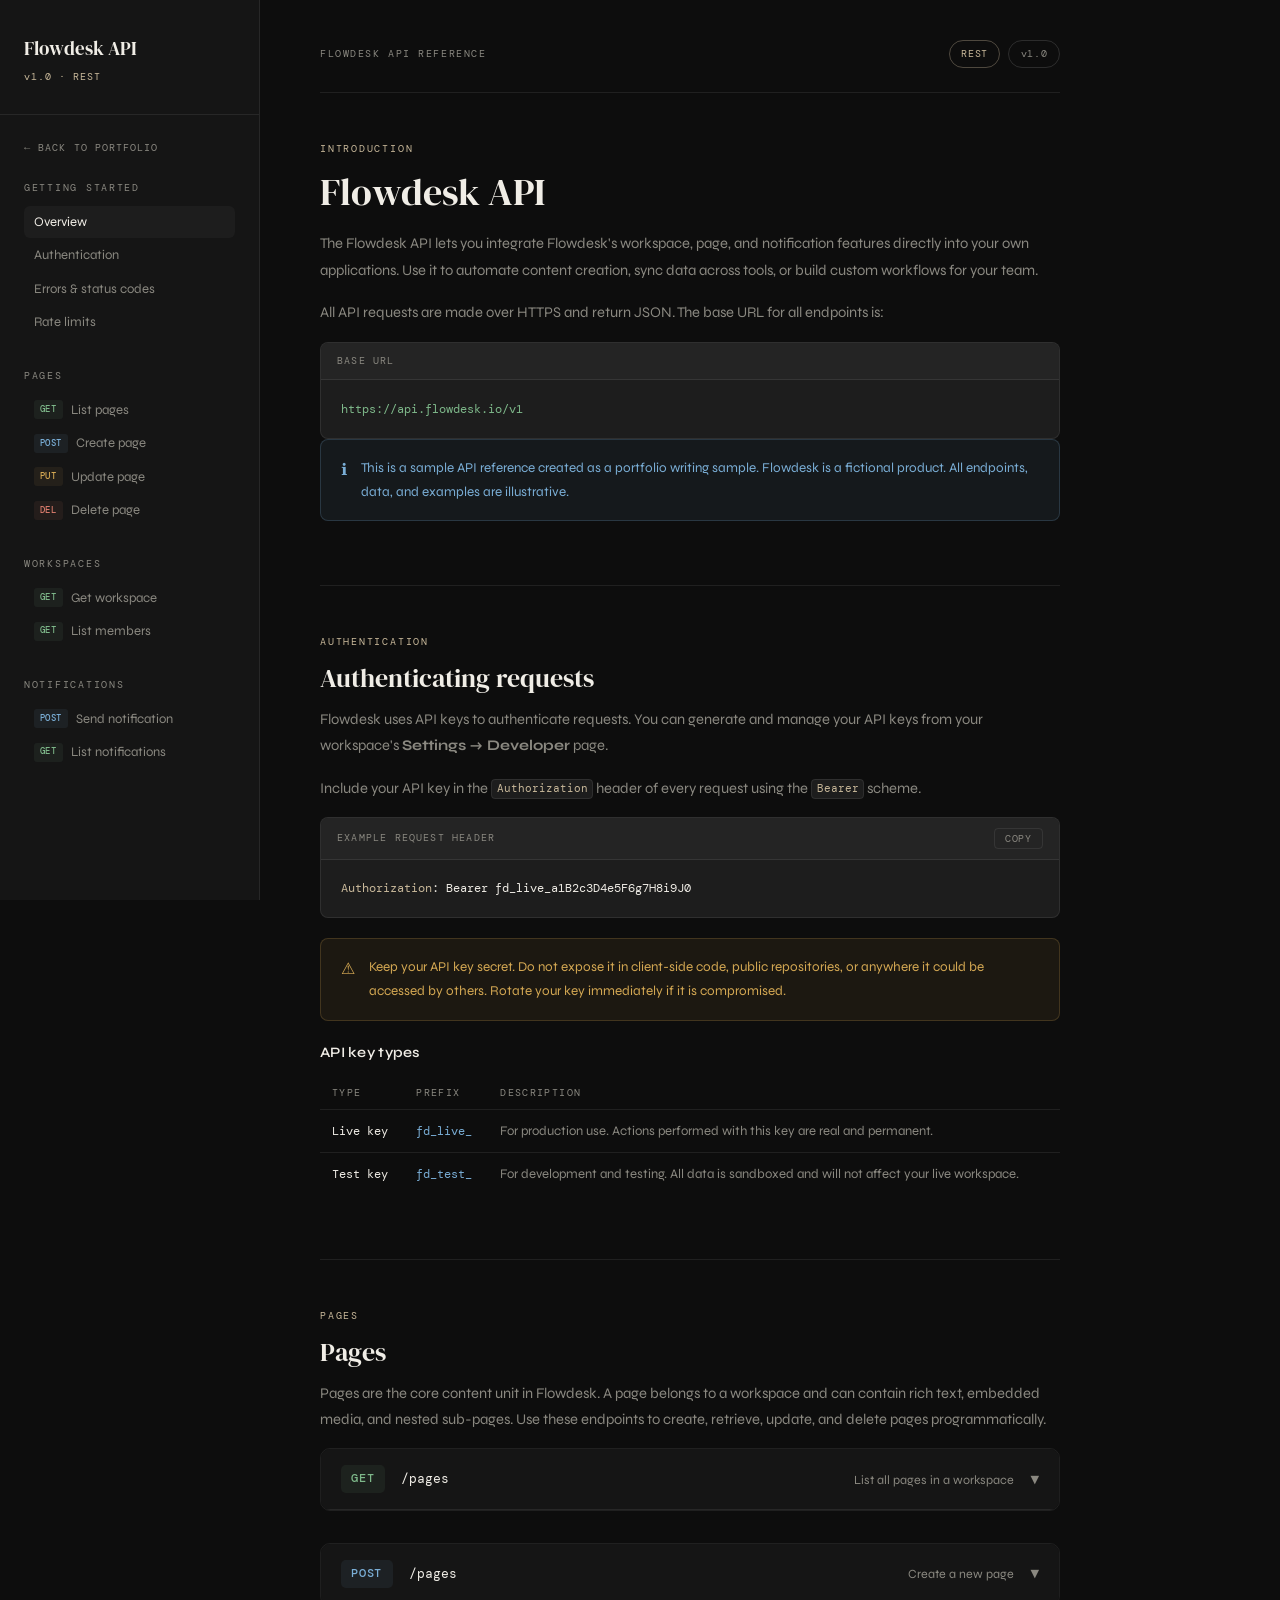
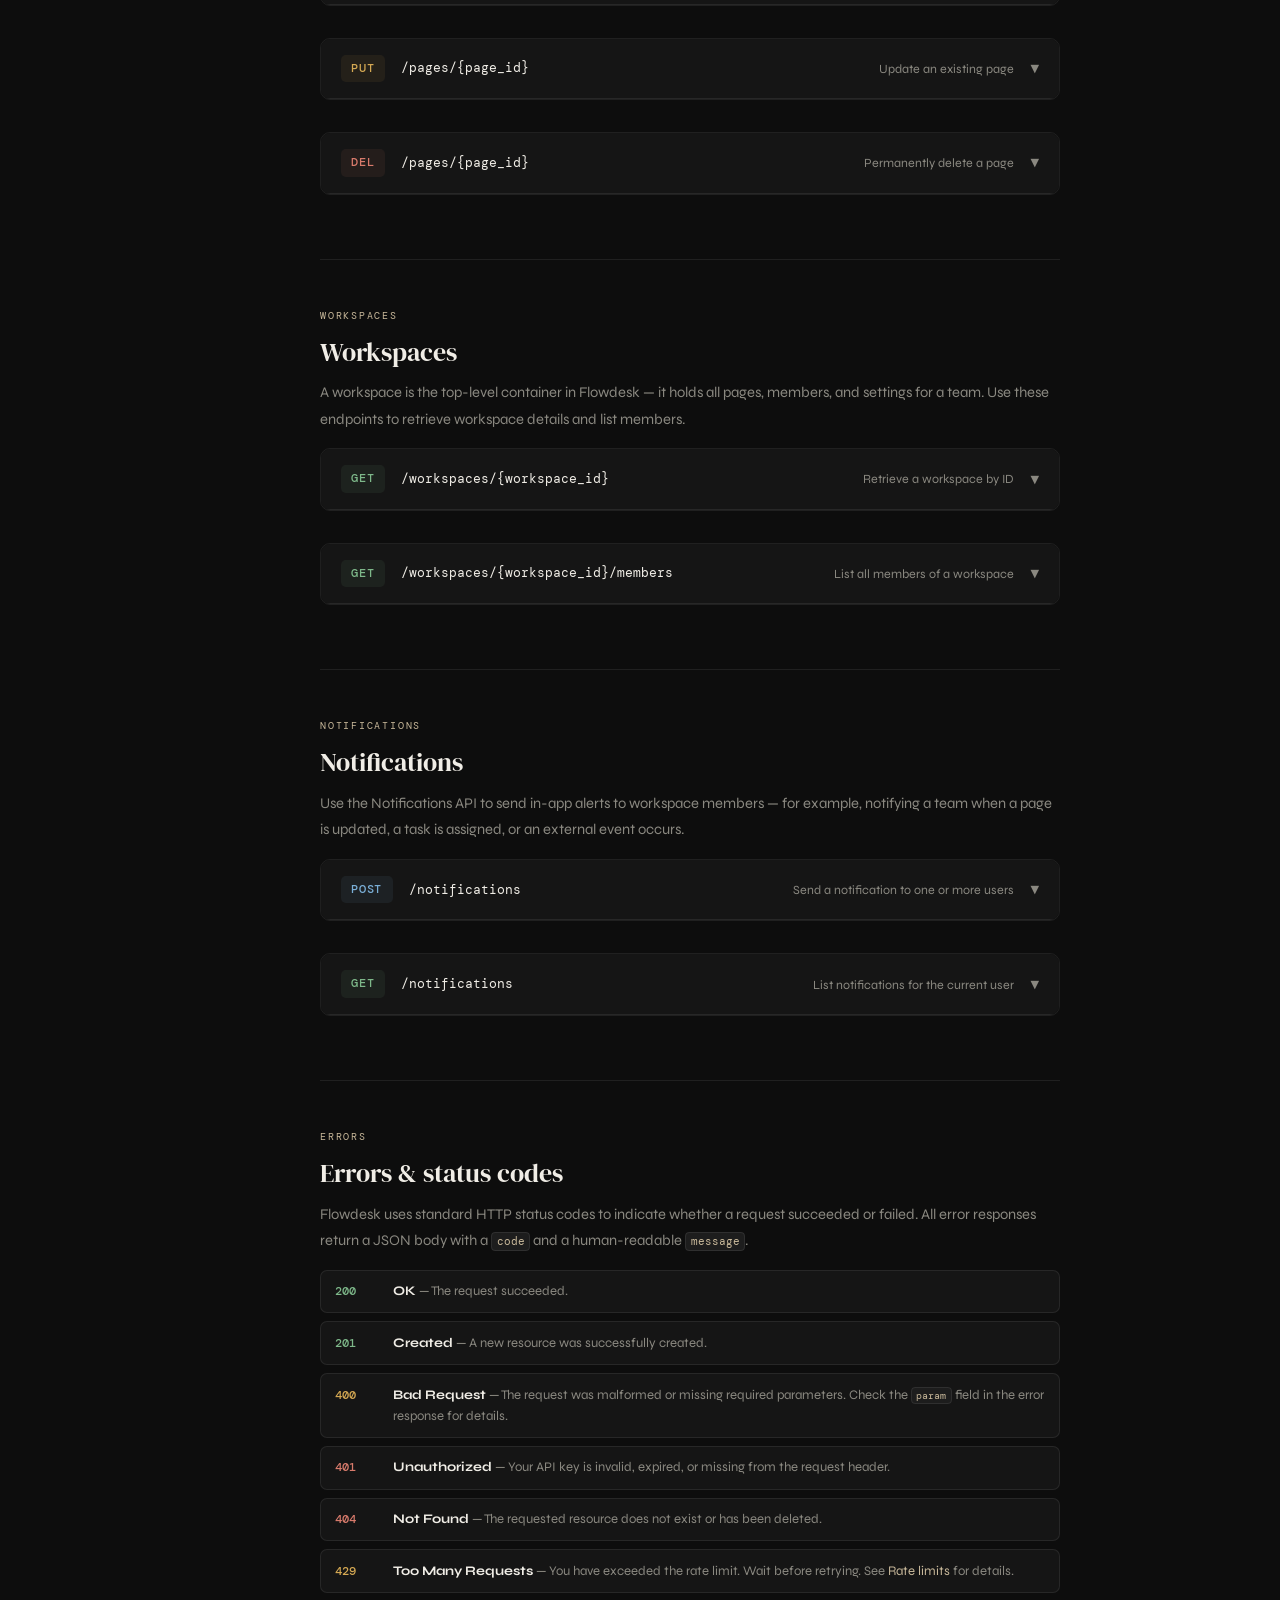
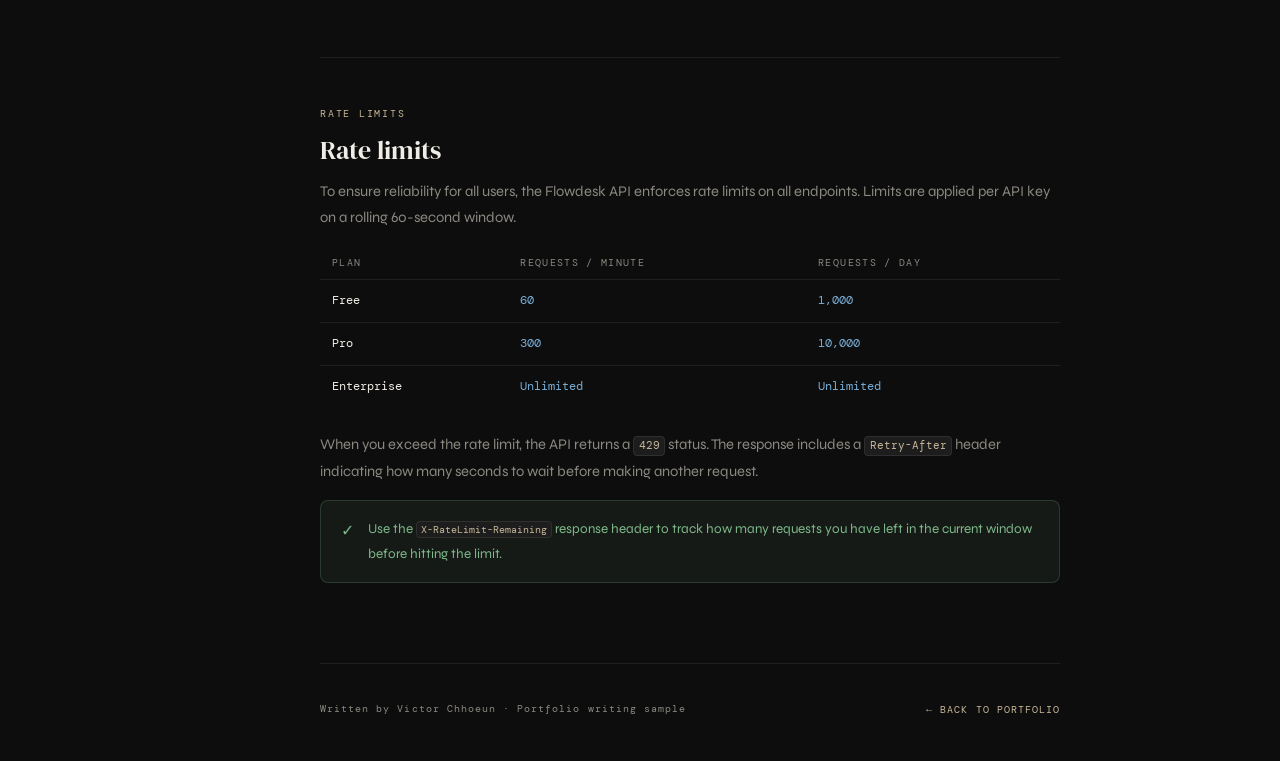
==== commit 1c1be66b: "Update api-reference.html" ====
--- a/api-reference.html
+++ b/api-reference.html
@@ -545,44 +545,44 @@
 
     <div class="sidebar-section">
       <span class="sidebar-section-label">Getting Started</span>
-      <a class="sidebar-link active" onclick="scrollTo('overview')">Overview</a>
-      <a class="sidebar-link" onclick="scrollTo('authentication')">Authentication</a>
-      <a class="sidebar-link" onclick="scrollTo('errors')">Errors & status codes</a>
-      <a class="sidebar-link" onclick="scrollTo('rate-limits')">Rate limits</a>
+      <a class="sidebar-link active" onclick="scrollToSection('overview')">Overview</a>
+      <a class="sidebar-link" onclick="scrollToSection('authentication')">Authentication</a>
+      <a class="sidebar-link" onclick="scrollToSection('errors')">Errors & status codes</a>
+      <a class="sidebar-link" onclick="scrollToSection('rate-limits')">Rate limits</a>
     </div>
 
     <div class="sidebar-section">
       <span class="sidebar-section-label">Pages</span>
-      <a class="sidebar-link" onclick="scrollTo('pages')">
+      <a class="sidebar-link" onclick="scrollToSection('pages')">
         <span class="method-badge get">GET</span> List pages
       </a>
-      <a class="sidebar-link" onclick="scrollTo('pages')">
+      <a class="sidebar-link" onclick="scrollToSection('pages')">
         <span class="method-badge post">POST</span> Create page
       </a>
-      <a class="sidebar-link" onclick="scrollTo('pages')">
+      <a class="sidebar-link" onclick="scrollToSection('pages')">
         <span class="method-badge put">PUT</span> Update page
       </a>
-      <a class="sidebar-link" onclick="scrollTo('pages')">
+      <a class="sidebar-link" onclick="scrollToSection('pages')">
         <span class="method-badge del">DEL</span> Delete page
       </a>
     </div>
 
     <div class="sidebar-section">
       <span class="sidebar-section-label">Workspaces</span>
-      <a class="sidebar-link" onclick="scrollTo('workspaces')">
+      <a class="sidebar-link" onclick="scrollToSection('workspaces')">
         <span class="method-badge get">GET</span> Get workspace
       </a>
-      <a class="sidebar-link" onclick="scrollTo('workspaces')">
+      <a class="sidebar-link" onclick="scrollToSection('workspaces')">
         <span class="method-badge get">GET</span> List members
       </a>
     </div>
 
     <div class="sidebar-section">
       <span class="sidebar-section-label">Notifications</span>
-      <a class="sidebar-link" onclick="scrollTo('notifications')">
+      <a class="sidebar-link" onclick="scrollToSection('notifications')">
         <span class="method-badge post">POST</span> Send notification
       </a>
-      <a class="sidebar-link" onclick="scrollTo('notifications')">
+      <a class="sidebar-link" onclick="scrollToSection('notifications')">
         <span class="method-badge get">GET</span> List notifications
       </a>
     </div>
@@ -883,6 +883,350 @@
           </div>
         </div>
       </div>
+      <!-- UPDATE PAGE -->
+      <div class="endpoint">
+        <div class="endpoint-header" onclick="toggleEndpoint(this)">
+          <span class="endpoint-method put">PUT</span>
+          <span class="endpoint-path">/pages/{page_id}</span>
+          <span class="endpoint-desc">Update an existing page</span>
+          <span class="endpoint-toggle">▼</span>
+        </div>
+        <div class="endpoint-body">
+          <div>
+            <h3>Path parameters</h3>
+            <table class="param-table">
+              <thead><tr><th>Parameter</th><th>Type</th><th>Required</th><th>Description</th></tr></thead>
+              <tbody>
+                <tr>
+                  <td><span class="param-name">page_id</span></td>
+                  <td><span class="param-type">string</span></td>
+                  <td><span class="required-badge">required</span></td>
+                  <td>The unique ID of the page to update.</td>
+                </tr>
+              </tbody>
+            </table>
+          </div>
+          <div>
+            <h3>Request body</h3>
+            <table class="param-table">
+              <thead><tr><th>Parameter</th><th>Type</th><th>Required</th><th>Description</th></tr></thead>
+              <tbody>
+                <tr>
+                  <td><span class="param-name">title</span></td>
+                  <td><span class="param-type">string</span></td>
+                  <td><span class="optional-badge">optional</span></td>
+                  <td>New title for the page. Max 255 characters.</td>
+                </tr>
+                <tr>
+                  <td><span class="param-name">content</span></td>
+                  <td><span class="param-type">string</span></td>
+                  <td><span class="optional-badge">optional</span></td>
+                  <td>Updated body content in Markdown format. Replaces all existing content.</td>
+                </tr>
+                <tr>
+                  <td><span class="param-name">archived</span></td>
+                  <td><span class="param-type">boolean</span></td>
+                  <td><span class="optional-badge">optional</span></td>
+                  <td>Set to <span class="ic">true</span> to archive the page. Archived pages are hidden but not deleted.</td>
+                </tr>
+              </tbody>
+            </table>
+          </div>
+          <div>
+            <h3>Example request</h3>
+            <div class="code-block">
+              <div class="code-block-header">
+                <span class="code-lang">cURL</span>
+                <button class="copy-btn" onclick="copyCode(this)">Copy</button>
+              </div>
+              <div class="code-content"><span class="kw">curl</span> -X PUT \
+  <span class="str">"https://api.flowdesk.io/v1/pages/pg_7xK2mNpQ"</span> \
+  -H <span class="str">"Authorization: Bearer fd_live_a1B2c3D4e5F6"</span> \
+  -H <span class="str">"Content-Type: application/json"</span> \
+  -d '{
+    <span class="key">"title"</span>:   <span class="str">"Product Roadmap Q3 — Updated"</span>,
+    <span class="key">"content"</span>: <span class="str">"## Q3 Goals\n- Launch feature A\n- Ship v2"</span>
+  }'</div>
+            </div>
+          </div>
+          <div>
+            <h3>Response</h3>
+            <div class="response-tabs">
+              <span class="rtab active" onclick="switchTab(this, 'p-update-200')">200 OK</span>
+              <span class="rtab" onclick="switchTab(this, 'p-update-404')">404 Not Found</span>
+            </div>
+            <div class="rblock active" id="p-update-200">
+              <div class="code-block">
+                <div class="code-block-header"><span class="code-lang">JSON</span></div>
+                <div class="code-content">{
+  <span class="key">"id"</span>:           <span class="str">"pg_7xK2mNpQ"</span>,
+  <span class="key">"object"</span>:       <span class="str">"page"</span>,
+  <span class="key">"title"</span>:        <span class="str">"Product Roadmap Q3 — Updated"</span>,
+  <span class="key">"content"</span>:      <span class="str">"## Q3 Goals\n- Launch feature A\n- Ship v2"</span>,
+  <span class="key">"workspace_id"</span>: <span class="str">"ws_abc123"</span>,
+  <span class="key">"archived"</span>:     <span class="num">false</span>,
+  <span class="key">"updated_at"</span>:   <span class="str">"2024-08-15T09:30:00Z"</span>
+}</div>
+              </div>
+            </div>
+            <div class="rblock" id="p-update-404">
+              <div class="code-block">
+                <div class="code-block-header"><span class="code-lang">JSON</span></div>
+                <div class="code-content">{
+  <span class="key">"error"</span>: {
+    <span class="key">"code"</span>:    <span class="str">"not_found"</span>,
+    <span class="key">"message"</span>: <span class="str">"No page found with the ID 'pg_7xK2mNpQ'."</span>
+  }
+}</div>
+              </div>
+            </div>
+          </div>
+        </div>
+      </div>
+
+      <!-- DELETE PAGE -->
+      <div class="endpoint">
+        <div class="endpoint-header" onclick="toggleEndpoint(this)">
+          <span class="endpoint-method del">DEL</span>
+          <span class="endpoint-path">/pages/{page_id}</span>
+          <span class="endpoint-desc">Permanently delete a page</span>
+          <span class="endpoint-toggle">▼</span>
+        </div>
+        <div class="endpoint-body">
+          <div>
+            <h3>Path parameters</h3>
+            <table class="param-table">
+              <thead><tr><th>Parameter</th><th>Type</th><th>Required</th><th>Description</th></tr></thead>
+              <tbody>
+                <tr>
+                  <td><span class="param-name">page_id</span></td>
+                  <td><span class="param-type">string</span></td>
+                  <td><span class="required-badge">required</span></td>
+                  <td>The unique ID of the page to delete. This action is permanent and cannot be undone.</td>
+                </tr>
+              </tbody>
+            </table>
+          </div>
+          <div class="callout callout-warning">
+            <span class="callout-icon">⚠</span>
+            <p>Deleting a page is permanent. All sub-pages nested under it will also be deleted. To hide a page without deleting it, use the <span class="ic">archived</span> field in the Update page endpoint instead.</p>
+          </div>
+          <div>
+            <h3>Example request</h3>
+            <div class="code-block">
+              <div class="code-block-header">
+                <span class="code-lang">cURL</span>
+                <button class="copy-btn" onclick="copyCode(this)">Copy</button>
+              </div>
+              <div class="code-content"><span class="kw">curl</span> -X DELETE \
+  <span class="str">"https://api.flowdesk.io/v1/pages/pg_7xK2mNpQ"</span> \
+  -H <span class="str">"Authorization: Bearer fd_live_a1B2c3D4e5F6"</span></div>
+            </div>
+          </div>
+          <div>
+            <h3>Response</h3>
+            <div class="response-tabs">
+              <span class="rtab active" onclick="switchTab(this, 'p-delete-200')">200 OK</span>
+              <span class="rtab" onclick="switchTab(this, 'p-delete-404')">404 Not Found</span>
+            </div>
+            <div class="rblock active" id="p-delete-200">
+              <div class="code-block">
+                <div class="code-block-header"><span class="code-lang">JSON</span></div>
+                <div class="code-content">{
+  <span class="key">"object"</span>:  <span class="str">"page"</span>,
+  <span class="key">"id"</span>:      <span class="str">"pg_7xK2mNpQ"</span>,
+  <span class="key">"deleted"</span>: <span class="num">true</span>
+}</div>
+              </div>
+            </div>
+            <div class="rblock" id="p-delete-404">
+              <div class="code-block">
+                <div class="code-block-header"><span class="code-lang">JSON</span></div>
+                <div class="code-content">{
+  <span class="key">"error"</span>: {
+    <span class="key">"code"</span>:    <span class="str">"not_found"</span>,
+    <span class="key">"message"</span>: <span class="str">"No page found with the ID 'pg_7xK2mNpQ'."</span>
+  }
+}</div>
+              </div>
+            </div>
+          </div>
+        </div>
+      </div>
+    </section>
+
+    <hr />
+
+    <!-- WORKSPACES -->
+    <section class="doc-section" id="workspaces">
+      <span class="section-eyebrow">Workspaces</span>
+      <h2>Workspaces</h2>
+      <p>A workspace is the top-level container in Flowdesk — it holds all pages, members, and settings for a team. Use these endpoints to retrieve workspace details and list members.</p>
+
+      <!-- GET WORKSPACE -->
+      <div class="endpoint">
+        <div class="endpoint-header" onclick="toggleEndpoint(this)">
+          <span class="endpoint-method get">GET</span>
+          <span class="endpoint-path">/workspaces/{workspace_id}</span>
+          <span class="endpoint-desc">Retrieve a workspace by ID</span>
+          <span class="endpoint-toggle">▼</span>
+        </div>
+        <div class="endpoint-body">
+          <div>
+            <h3>Path parameters</h3>
+            <table class="param-table">
+              <thead><tr><th>Parameter</th><th>Type</th><th>Required</th><th>Description</th></tr></thead>
+              <tbody>
+                <tr>
+                  <td><span class="param-name">workspace_id</span></td>
+                  <td><span class="param-type">string</span></td>
+                  <td><span class="required-badge">required</span></td>
+                  <td>The unique ID of the workspace to retrieve.</td>
+                </tr>
+              </tbody>
+            </table>
+          </div>
+          <div>
+            <h3>Example request</h3>
+            <div class="code-block">
+              <div class="code-block-header">
+                <span class="code-lang">cURL</span>
+                <button class="copy-btn" onclick="copyCode(this)">Copy</button>
+              </div>
+              <div class="code-content"><span class="kw">curl</span> -X GET \
+  <span class="str">"https://api.flowdesk.io/v1/workspaces/ws_abc123"</span> \
+  -H <span class="str">"Authorization: Bearer fd_live_a1B2c3D4e5F6"</span></div>
+            </div>
+          </div>
+          <div>
+            <h3>Response</h3>
+            <div class="response-tabs">
+              <span class="rtab active" onclick="switchTab(this, 'ws-get-200')">200 OK</span>
+              <span class="rtab" onclick="switchTab(this, 'ws-get-404')">404 Not Found</span>
+            </div>
+            <div class="rblock active" id="ws-get-200">
+              <div class="code-block">
+                <div class="code-block-header"><span class="code-lang">JSON</span></div>
+                <div class="code-content">{
+  <span class="key">"id"</span>:           <span class="str">"ws_abc123"</span>,
+  <span class="key">"object"</span>:       <span class="str">"workspace"</span>,
+  <span class="key">"name"</span>:         <span class="str">"Acme Team"</span>,
+  <span class="key">"domain"</span>:       <span class="str">"acme"</span>,
+  <span class="key">"plan"</span>:         <span class="str">"pro"</span>,
+  <span class="key">"member_count"</span>: <span class="num">12</span>,
+  <span class="key">"created_at"</span>:   <span class="str">"2023-03-10T08:00:00Z"</span>
+}</div>
+              </div>
+            </div>
+            <div class="rblock" id="ws-get-404">
+              <div class="code-block">
+                <div class="code-block-header"><span class="code-lang">JSON</span></div>
+                <div class="code-content">{
+  <span class="key">"error"</span>: {
+    <span class="key">"code"</span>:    <span class="str">"not_found"</span>,
+    <span class="key">"message"</span>: <span class="str">"No workspace found with the ID 'ws_abc123'."</span>
+  }
+}</div>
+              </div>
+            </div>
+          </div>
+        </div>
+      </div>
+
+      <!-- LIST MEMBERS -->
+      <div class="endpoint">
+        <div class="endpoint-header" onclick="toggleEndpoint(this)">
+          <span class="endpoint-method get">GET</span>
+          <span class="endpoint-path">/workspaces/{workspace_id}/members</span>
+          <span class="endpoint-desc">List all members of a workspace</span>
+          <span class="endpoint-toggle">▼</span>
+        </div>
+        <div class="endpoint-body">
+          <div>
+            <h3>Path parameters</h3>
+            <table class="param-table">
+              <thead><tr><th>Parameter</th><th>Type</th><th>Required</th><th>Description</th></tr></thead>
+              <tbody>
+                <tr>
+                  <td><span class="param-name">workspace_id</span></td>
+                  <td><span class="param-type">string</span></td>
+                  <td><span class="required-badge">required</span></td>
+                  <td>The unique ID of the workspace.</td>
+                </tr>
+              </tbody>
+            </table>
+          </div>
+          <div>
+            <h3>Query parameters</h3>
+            <table class="param-table">
+              <thead><tr><th>Parameter</th><th>Type</th><th>Required</th><th>Description</th></tr></thead>
+              <tbody>
+                <tr>
+                  <td><span class="param-name">role</span></td>
+                  <td><span class="param-type">string</span></td>
+                  <td><span class="optional-badge">optional</span></td>
+                  <td>Filter by role. One of <span class="ic">owner</span>, <span class="ic">admin</span>, or <span class="ic">member</span>.</td>
+                </tr>
+                <tr>
+                  <td><span class="param-name">limit</span></td>
+                  <td><span class="param-type">integer</span></td>
+                  <td><span class="optional-badge">optional</span></td>
+                  <td>Number of members to return. Defaults to <span class="ic">20</span>. Max is <span class="ic">100</span>.</td>
+                </tr>
+              </tbody>
+            </table>
+          </div>
+          <div>
+            <h3>Example request</h3>
+            <div class="code-block">
+              <div class="code-block-header">
+                <span class="code-lang">cURL</span>
+                <button class="copy-btn" onclick="copyCode(this)">Copy</button>
+              </div>
+              <div class="code-content"><span class="kw">curl</span> -X GET \
+  <span class="str">"https://api.flowdesk.io/v1/workspaces/ws_abc123/members?role=admin"</span> \
+  -H <span class="str">"Authorization: Bearer fd_live_a1B2c3D4e5F6"</span></div>
+            </div>
+          </div>
+          <div>
+            <h3>Response</h3>
+            <div class="response-tabs">
+              <span class="rtab active" onclick="switchTab(this, 'ws-members-200')">200 OK</span>
+              <span class="rtab" onclick="switchTab(this, 'ws-members-401')">401 Unauthorized</span>
+            </div>
+            <div class="rblock active" id="ws-members-200">
+              <div class="code-block">
+                <div class="code-block-header"><span class="code-lang">JSON</span></div>
+                <div class="code-content">{
+  <span class="key">"object"</span>:   <span class="str">"list"</span>,
+  <span class="key">"results"</span>: [
+    {
+      <span class="key">"id"</span>:        <span class="str">"usr_9aR3bTcU"</span>,
+      <span class="key">"object"</span>:    <span class="str">"member"</span>,
+      <span class="key">"name"</span>:      <span class="str">"Jamie Lee"</span>,
+      <span class="key">"email"</span>:     <span class="str">"jamie@acme.com"</span>,
+      <span class="key">"role"</span>:      <span class="str">"admin"</span>,
+      <span class="key">"joined_at"</span>: <span class="str">"2023-04-01T10:00:00Z"</span>
+    }
+  ],
+  <span class="key">"has_more"</span>: <span class="num">false</span>
+}</div>
+              </div>
+            </div>
+            <div class="rblock" id="ws-members-401">
+              <div class="code-block">
+                <div class="code-block-header"><span class="code-lang">JSON</span></div>
+                <div class="code-content">{
+  <span class="key">"error"</span>: {
+    <span class="key">"code"</span>:    <span class="str">"unauthorized"</span>,
+    <span class="key">"message"</span>: <span class="str">"Invalid or missing API key."</span>
+  }
+}</div>
+              </div>
+            </div>
+          </div>
+        </div>
+      </div>
     </section>
 
     <hr />
@@ -992,6 +1336,93 @@
           </div>
         </div>
       </div>
+
+      <!-- LIST NOTIFICATIONS -->
+      <div class="endpoint">
+        <div class="endpoint-header" onclick="toggleEndpoint(this)">
+          <span class="endpoint-method get">GET</span>
+          <span class="endpoint-path">/notifications</span>
+          <span class="endpoint-desc">List notifications for the current user</span>
+          <span class="endpoint-toggle">▼</span>
+        </div>
+        <div class="endpoint-body">
+          <div>
+            <h3>Query parameters</h3>
+            <table class="param-table">
+              <thead><tr><th>Parameter</th><th>Type</th><th>Required</th><th>Description</th></tr></thead>
+              <tbody>
+                <tr>
+                  <td><span class="param-name">workspace_id</span></td>
+                  <td><span class="param-type">string</span></td>
+                  <td><span class="required-badge">required</span></td>
+                  <td>The ID of the workspace to retrieve notifications from.</td>
+                </tr>
+                <tr>
+                  <td><span class="param-name">unread</span></td>
+                  <td><span class="param-type">boolean</span></td>
+                  <td><span class="optional-badge">optional</span></td>
+                  <td>If <span class="ic">true</span>, returns only unread notifications. Defaults to <span class="ic">false</span>.</td>
+                </tr>
+                <tr>
+                  <td><span class="param-name">limit</span></td>
+                  <td><span class="param-type">integer</span></td>
+                  <td><span class="optional-badge">optional</span></td>
+                  <td>Number of notifications to return. Defaults to <span class="ic">20</span>. Max is <span class="ic">50</span>.</td>
+                </tr>
+              </tbody>
+            </table>
+          </div>
+          <div>
+            <h3>Example request</h3>
+            <div class="code-block">
+              <div class="code-block-header">
+                <span class="code-lang">cURL</span>
+                <button class="copy-btn" onclick="copyCode(this)">Copy</button>
+              </div>
+              <div class="code-content"><span class="kw">curl</span> -X GET \
+  <span class="str">"https://api.flowdesk.io/v1/notifications?workspace_id=ws_abc123&unread=true"</span> \
+  -H <span class="str">"Authorization: Bearer fd_live_a1B2c3D4e5F6"</span></div>
+            </div>
+          </div>
+          <div>
+            <h3>Response</h3>
+            <div class="response-tabs">
+              <span class="rtab active" onclick="switchTab(this, 'n-list-200')">200 OK</span>
+              <span class="rtab" onclick="switchTab(this, 'n-list-401')">401 Unauthorized</span>
+            </div>
+            <div class="rblock active" id="n-list-200">
+              <div class="code-block">
+                <div class="code-block-header"><span class="code-lang">JSON</span></div>
+                <div class="code-content">{
+  <span class="key">"object"</span>:   <span class="str">"list"</span>,
+  <span class="key">"results"</span>: [
+    {
+      <span class="key">"id"</span>:         <span class="str">"ntf_5dM2nOpR"</span>,
+      <span class="key">"object"</span>:     <span class="str">"notification"</span>,
+      <span class="key">"type"</span>:       <span class="str">"info"</span>,
+      <span class="key">"message"</span>:    <span class="str">"Product Roadmap Q3 has been updated."</span>,
+      <span class="key">"read"</span>:       <span class="num">false</span>,
+      <span class="key">"created_at"</span>: <span class="str">"2024-08-14T11:15:00Z"</span>
+    }
+  ],
+  <span class="key">"has_more"</span>: <span class="num">false</span>
+}</div>
+              </div>
+            </div>
+            <div class="rblock" id="n-list-401">
+              <div class="code-block">
+                <div class="code-block-header"><span class="code-lang">JSON</span></div>
+                <div class="code-content">{
+  <span class="key">"error"</span>: {
+    <span class="key">"code"</span>:    <span class="str">"unauthorized"</span>,
+    <span class="key">"message"</span>: <span class="str">"Invalid or missing API key."</span>
+  }
+}</div>
+              </div>
+            </div>
+          </div>
+        </div>
+      </div>
     </section>
 
     <hr />
@@ -1029,7 +1460,7 @@
         </div>
         <div class="status-row">
           <span class="status-code status-429">429</span>
-          <span class="status-desc"><strong style="color:var(--text)">Too Many Requests</strong> — You have exceeded the rate limit. Wait before retrying. See <a onclick="scrollTo('rate-limits')" style="color:var(--accent);cursor:pointer;">Rate limits</a> for details.</span>
+          <span class="status-desc"><strong style="color:var(--text)">Too Many Requests</strong> — You have exceeded the rate limit. Wait before retrying. See <a onclick="scrollToSection('rate-limits')" style="color:var(--accent);cursor:pointer;">Rate limits</a> for details.</span>
         </div>
       </div>
     </section>
@@ -1101,14 +1532,14 @@
     }
 
     function switchTab(tab, targetId) {
-      const container = tab.closest('.endpoint-body') || tab.closest('.doc-section');
+      const container = tab.closest('.response-tabs').parentElement;
       container.querySelectorAll('.rtab').forEach(t => t.classList.remove('active'));
       container.querySelectorAll('.rblock').forEach(b => b.classList.remove('active'));
       tab.classList.add('active');
       document.getElementById(targetId).classList.add('active');
     }
 
-    function scrollTo(id) {
+    function scrollToSection(id) {
       document.getElementById(id).scrollIntoView({ behavior: 'smooth' });
       document.querySelectorAll('.sidebar-link').forEach(l => l.classList.remove('active'));
     }
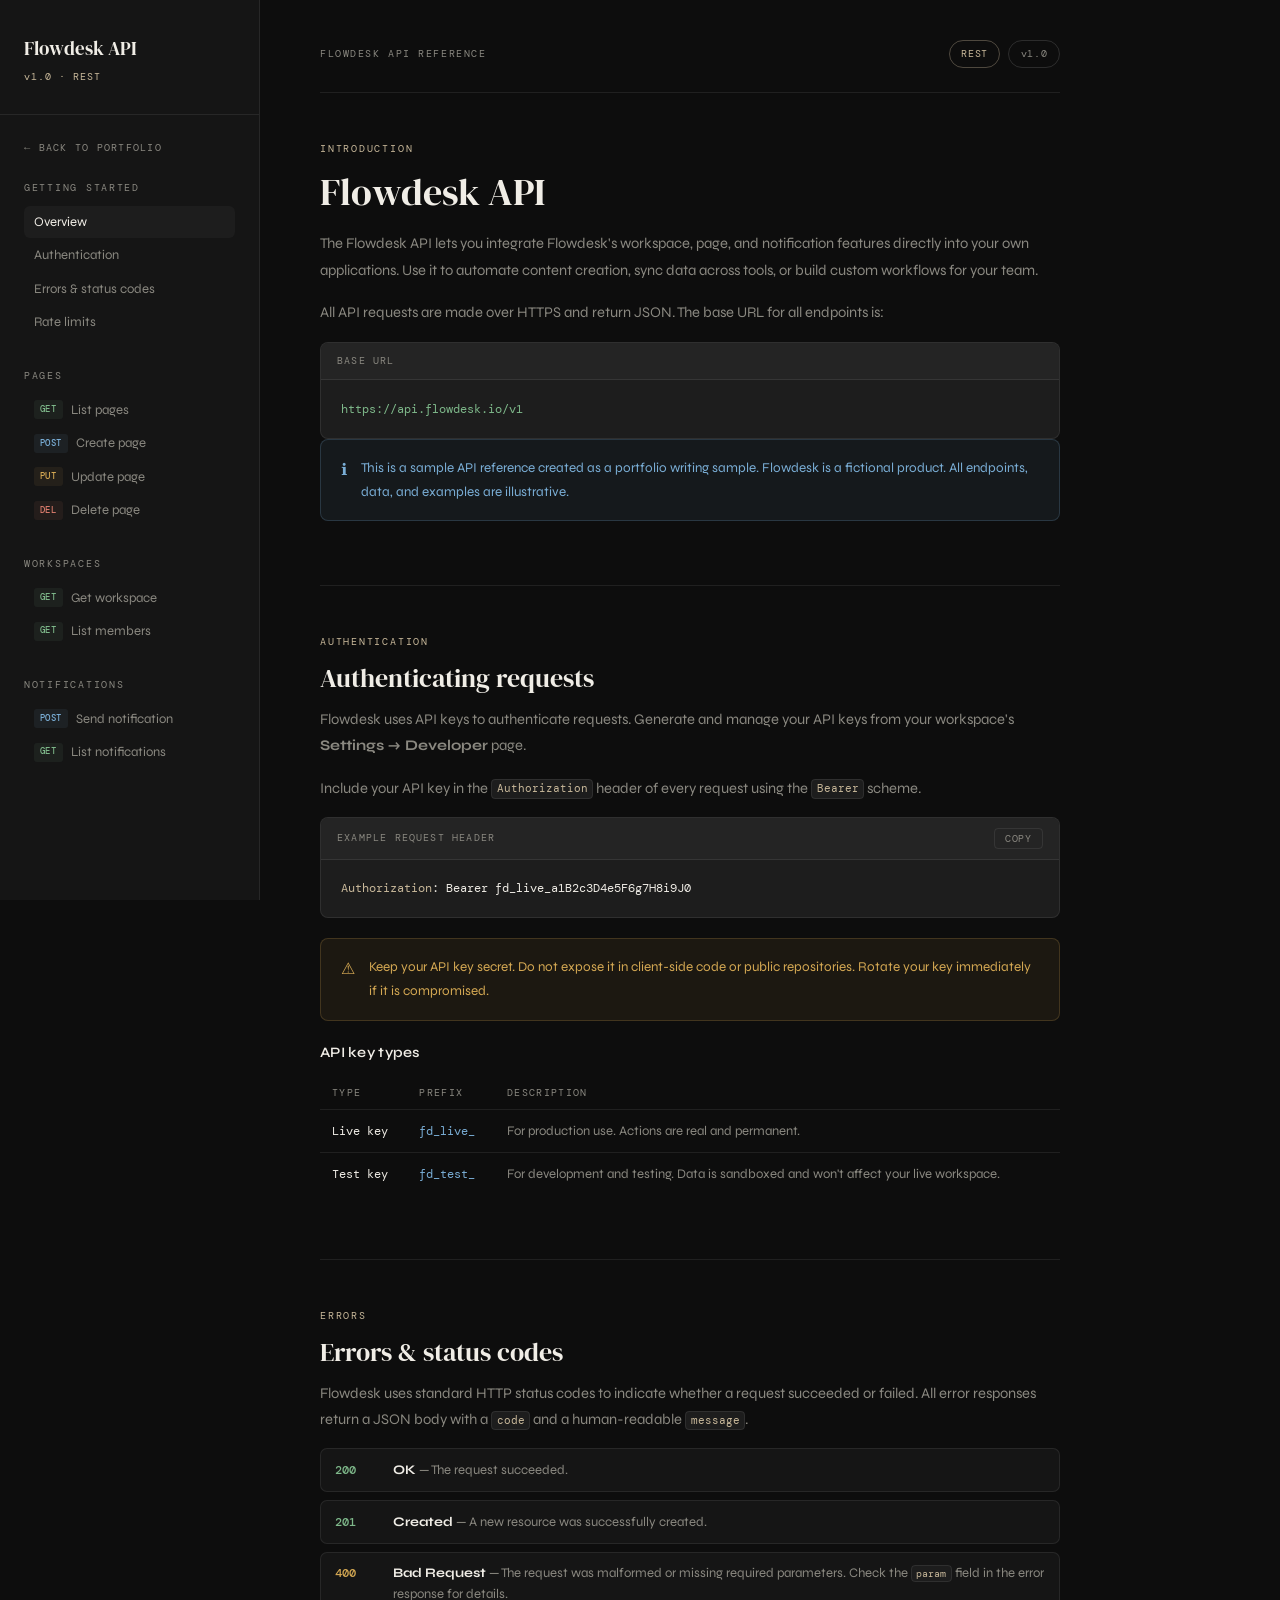
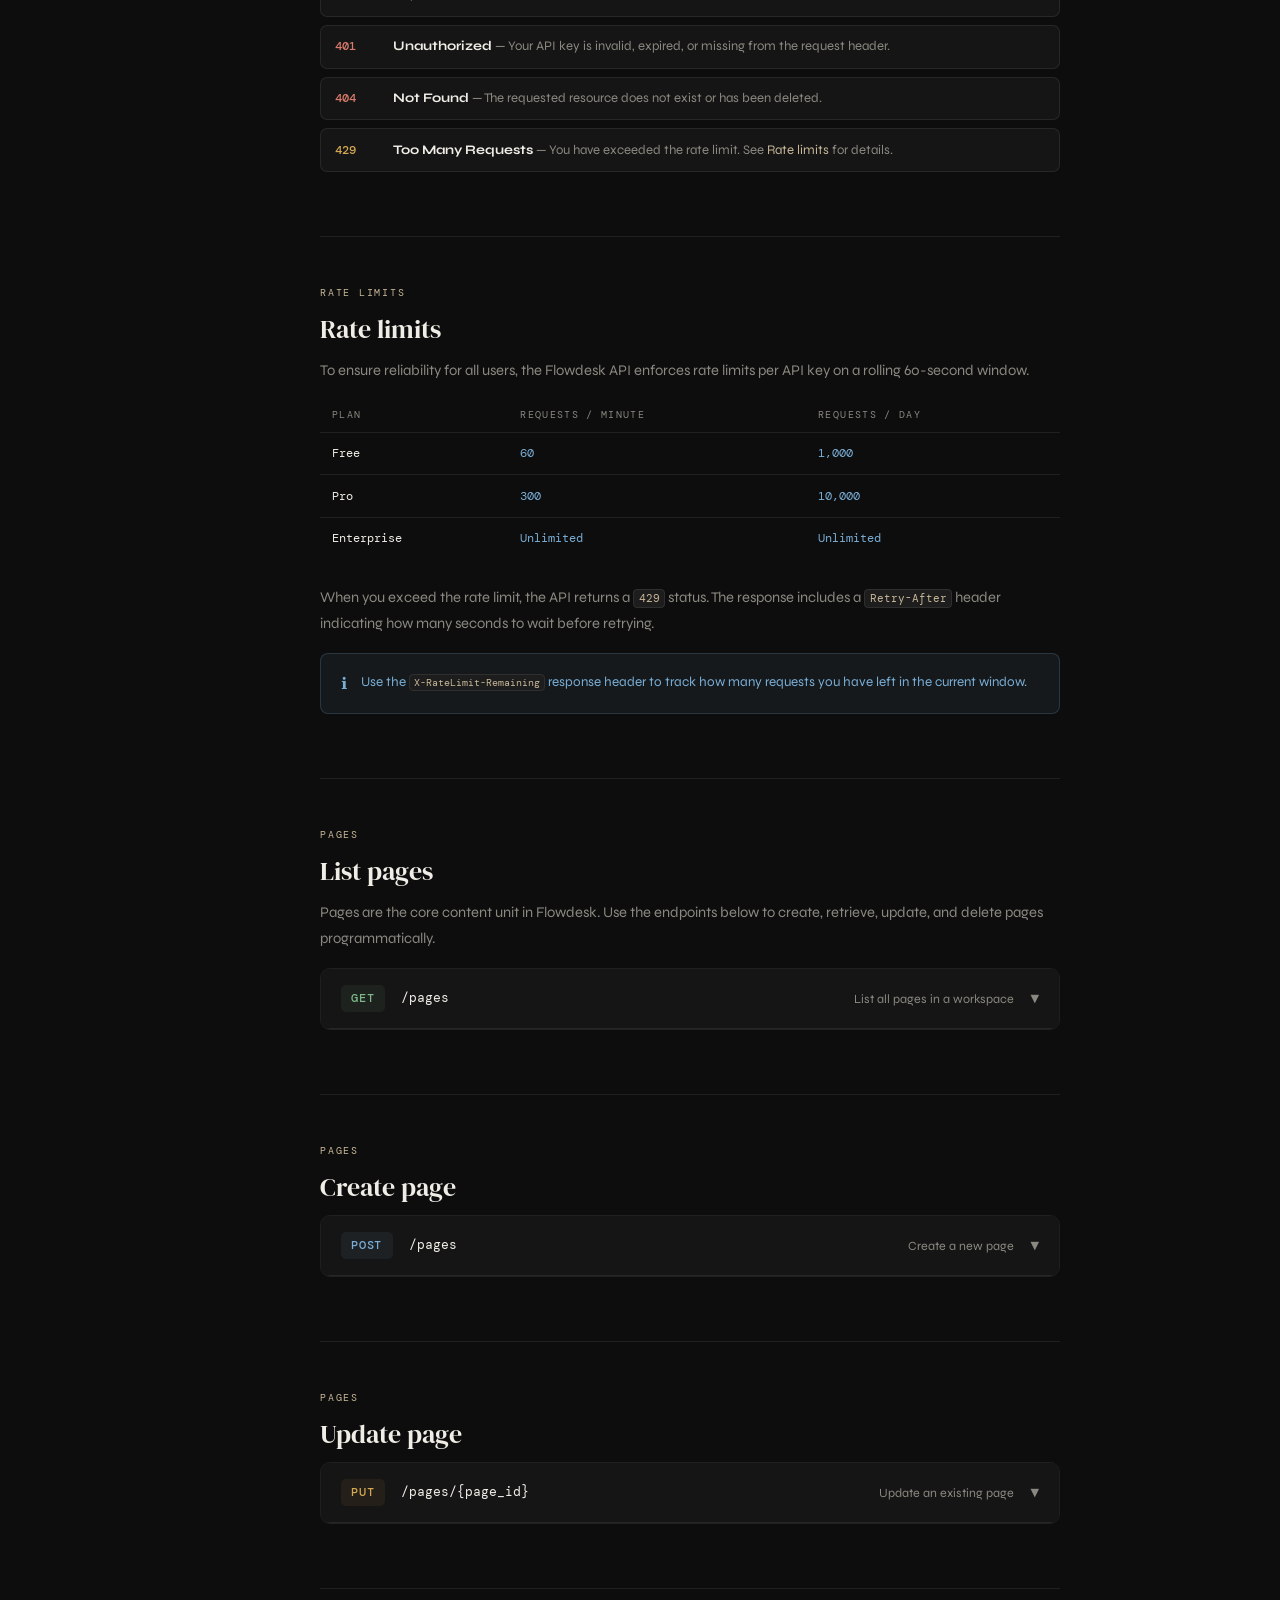
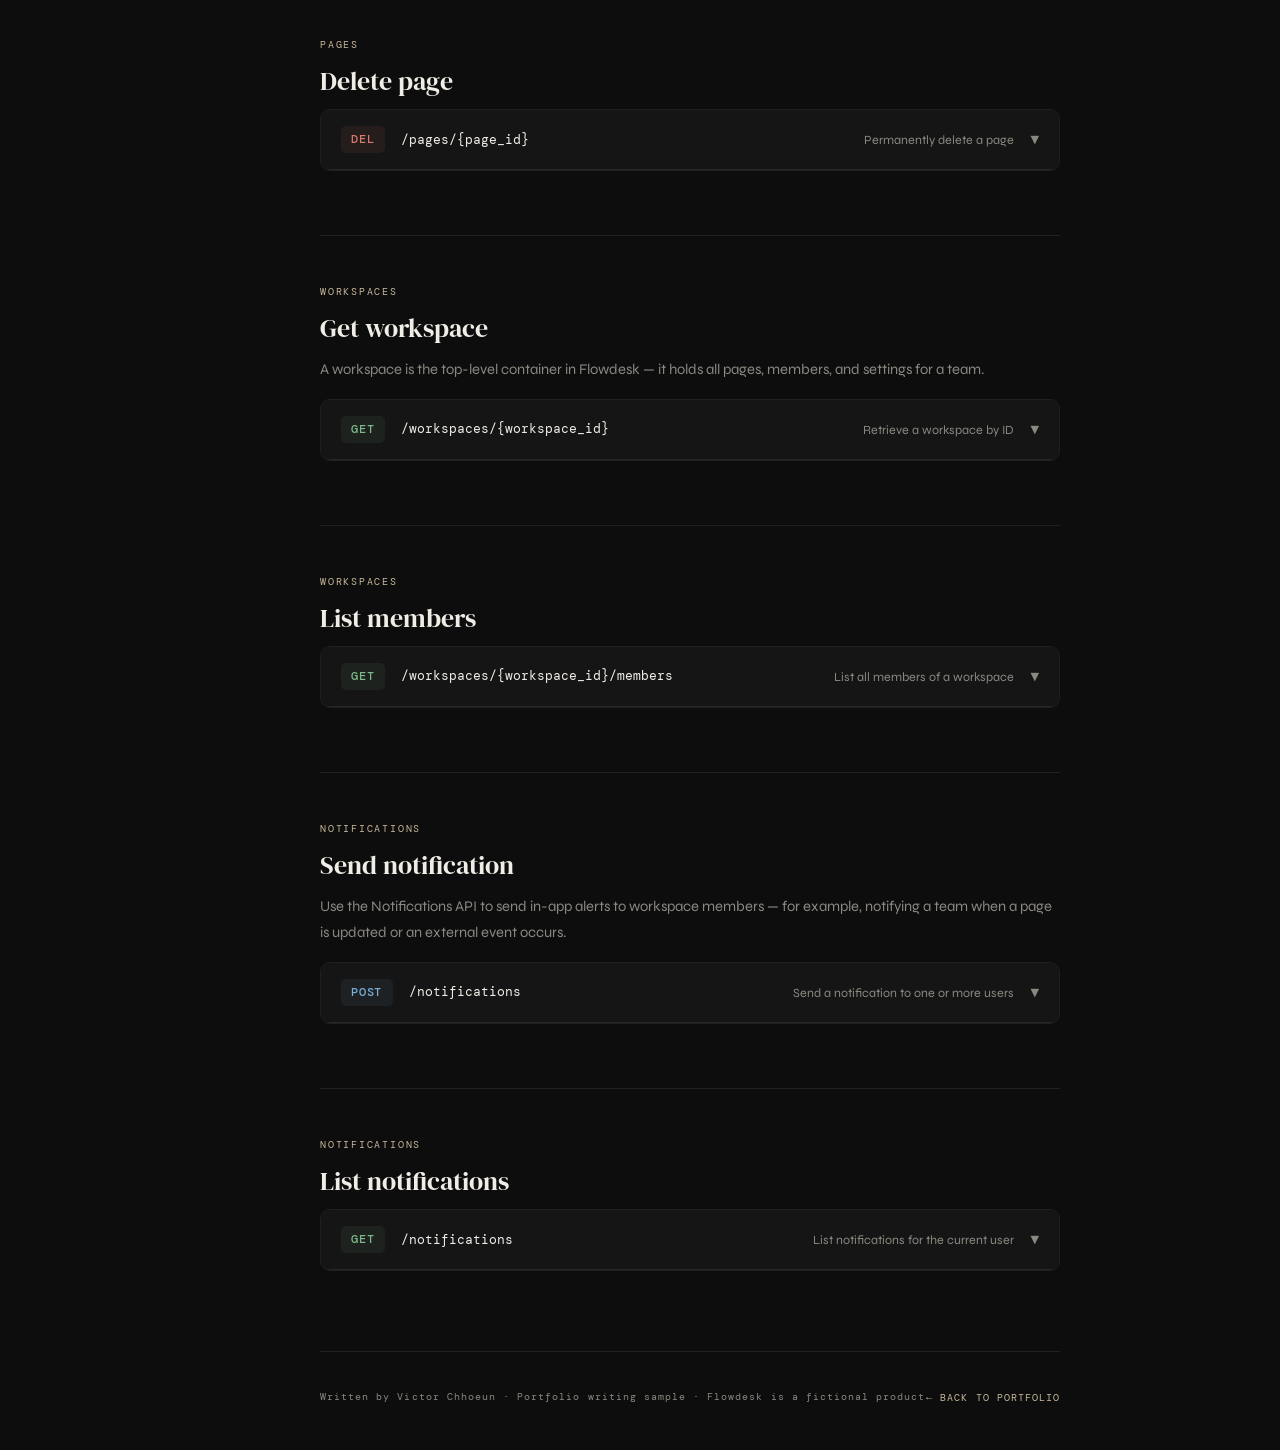
==== commit c0abe0d2: "Update print statement from 'Hello' to 'Goodbye'" ====
--- a/api-reference.html
+++ b/api-reference.html
@@ -8,751 +8,293 @@
   <link href="https://fonts.googleapis.com/css2?family=DM+Serif+Display:ital@0;1&family=DM+Mono:wght@400;500&family=Syne:wght@400;500;600&display=swap" rel="stylesheet" />
   <style>
     *, *::before, *::after { box-sizing: border-box; margin: 0; padding: 0; }
-
     :root {
-      --bg:       #0d0d0d;
-      --bg2:      #151515;
-      --bg3:      #1d1d1d;
-      --bg4:      #242424;
-      --line:     rgba(255,255,255,0.08);
-      --line2:    rgba(255,255,255,0.13);
-      --text:     #f0ede6;
-      --muted:    #8a8880;
-      --accent:   #c8b89a;
-      --accent2:  #e8dfd0;
-      --green:    #7eb88a;
-      --green-bg: rgba(126,184,138,0.08);
-      --red:      #d97b6c;
-      --red-bg:   rgba(217,123,108,0.08);
-      --blue:     #7aaed6;
-      --blue-bg:  rgba(122,174,214,0.08);
-      --amber:    #d4a853;
-      --amber-bg: rgba(212,168,83,0.08);
-
-      --font-serif: 'DM Serif Display', Georgia, serif;
-      --font-sans:  'Syne', system-ui, sans-serif;
-      --font-mono:  'DM Mono', monospace;
-
-      --sidebar-w: 260px;
-      --pad: 2.5rem;
+      --bg:#0d0d0d;--bg2:#151515;--bg3:#1d1d1d;--bg4:#242424;
+      --line:rgba(255,255,255,0.08);--line2:rgba(255,255,255,0.13);
+      --text:#f0ede6;--muted:#8a8880;--accent:#c8b89a;--accent2:#e8dfd0;
+      --green:#7eb88a;--green-bg:rgba(126,184,138,0.08);
+      --red:#d97b6c;--red-bg:rgba(217,123,108,0.08);
+      --blue:#7aaed6;--blue-bg:rgba(122,174,214,0.08);
+      --amber:#d4a853;--amber-bg:rgba(212,168,83,0.08);
+      --font-serif:'DM Serif Display',Georgia,serif;
+      --font-sans:'Syne',system-ui,sans-serif;
+      --font-mono:'DM Mono',monospace;
+      --sidebar-w:260px;--pad:2.5rem;
     }
-
-    html { scroll-behavior: smooth; }
-    body {
-      background: var(--bg);
-      color: var(--text);
-      font-family: var(--font-sans);
-      font-size: 15px;
-      line-height: 1.7;
-      -webkit-font-smoothing: antialiased;
-      display: flex;
-      min-height: 100vh;
-    }
-
-    a { color: inherit; text-decoration: none; }
-    code { font-family: var(--font-mono); font-size: 0.82em; }
-
-    ::-webkit-scrollbar { width: 4px; }
-    ::-webkit-scrollbar-track { background: var(--bg); }
-    ::-webkit-scrollbar-thumb { background: var(--bg3); border-radius: 2px; }
-
-    /* ── SIDEBAR ── */
-    .sidebar {
-      width: var(--sidebar-w);
-      min-height: 100vh;
-      background: var(--bg2);
-      border-right: 1px solid var(--line);
-      padding: 2rem 0;
-      position: fixed;
-      top: 0; left: 0;
-      display: flex;
-      flex-direction: column;
-      overflow-y: auto;
-    }
-
-    .sidebar-logo {
-      padding: 0 1.5rem 1.75rem;
-      border-bottom: 1px solid var(--line);
-      margin-bottom: 1.5rem;
-    }
-
-    .sidebar-logo .product {
-      font-family: var(--font-serif);
-      font-size: 1.2rem;
-      color: var(--text);
-      display: block;
-    }
-
-    .sidebar-logo .version {
-      font-family: var(--font-mono);
-      font-size: 0.65rem;
-      color: var(--accent);
-      letter-spacing: 0.1em;
-      margin-top: 0.2rem;
-      display: block;
-    }
-
-    .sidebar-back {
-      display: inline-flex;
-      align-items: center;
-      gap: 0.4rem;
-      font-family: var(--font-mono);
-      font-size: 0.65rem;
-      letter-spacing: 0.1em;
-      color: var(--muted);
-      padding: 0 1.5rem;
-      margin-bottom: 1.5rem;
-      text-transform: uppercase;
-      transition: color 0.2s;
-    }
-    .sidebar-back:hover { color: var(--accent); }
-
-    .sidebar-section {
-      padding: 0 1.5rem;
-      margin-bottom: 1.75rem;
-    }
-
-    .sidebar-section-label {
-      font-family: var(--font-mono);
-      font-size: 0.6rem;
-      letter-spacing: 0.18em;
-      text-transform: uppercase;
-      color: var(--muted);
-      margin-bottom: 0.6rem;
-      display: block;
-    }
-
-    .sidebar-link {
-      display: flex;
-      align-items: center;
-      gap: 0.5rem;
-      padding: 0.3rem 0.6rem;
-      border-radius: 6px;
-      font-size: 0.82rem;
-      color: var(--muted);
-      transition: color 0.15s, background 0.15s;
-      margin-bottom: 0.1rem;
-      cursor: pointer;
-    }
-
-    .sidebar-link:hover { color: var(--text); background: var(--bg3); }
-    .sidebar-link.active { color: var(--text); background: var(--bg3); }
-
-    .method-badge {
-      font-family: var(--font-mono);
-      font-size: 0.58rem;
-      font-weight: 500;
-      padding: 0.1rem 0.4rem;
-      border-radius: 3px;
-      letter-spacing: 0.05em;
-      flex-shrink: 0;
-    }
-    .get  { background: var(--green-bg); color: var(--green); }
-    .post { background: var(--blue-bg);  color: var(--blue);  }
-    .put  { background: var(--amber-bg); color: var(--amber); }
-    .del  { background: var(--red-bg);   color: var(--red);   }
-
-    /* ── MAIN ── */
-    .main {
-      margin-left: var(--sidebar-w);
-      flex: 1;
-      max-width: 860px;
-      padding: var(--pad) calc(var(--pad) * 1.5);
-    }
-
-    /* ── TOP NAV ── */
-    .topbar {
-      display: flex;
-      align-items: center;
-      justify-content: space-between;
-      margin-bottom: 3rem;
-      padding-bottom: 1.5rem;
-      border-bottom: 1px solid var(--line);
-    }
-
-    .topbar-title {
-      font-family: var(--font-mono);
-      font-size: 0.65rem;
-      letter-spacing: 0.15em;
-      text-transform: uppercase;
-      color: var(--muted);
-    }
-
-    .topbar-pills {
-      display: flex;
-      gap: 0.5rem;
-    }
-
-    .pill {
-      font-family: var(--font-mono);
-      font-size: 0.62rem;
-      letter-spacing: 0.08em;
-      padding: 0.3rem 0.7rem;
-      border-radius: 100px;
-      border: 1px solid var(--line2);
-      color: var(--muted);
-      cursor: pointer;
-      transition: border-color 0.15s, color 0.15s;
-    }
-    .pill:hover, .pill.active { color: var(--accent); border-color: rgba(200,184,154,0.35); }
-
-    /* ── SECTIONS ── */
-    .doc-section {
-      margin-bottom: 4rem;
-      scroll-margin-top: 2rem;
-    }
-
-    .section-eyebrow {
-      font-family: var(--font-mono);
-      font-size: 0.62rem;
-      letter-spacing: 0.18em;
-      text-transform: uppercase;
-      color: var(--accent);
-      margin-bottom: 0.75rem;
-      display: block;
-    }
-
-    h1 {
-      font-family: var(--font-serif);
-      font-size: 2.4rem;
-      font-weight: 400;
-      color: var(--text);
-      line-height: 1.15;
-      margin-bottom: 1rem;
-    }
-
-    h2 {
-      font-family: var(--font-serif);
-      font-size: 1.6rem;
-      font-weight: 400;
-      color: var(--text);
-      line-height: 1.2;
-      margin-bottom: 0.75rem;
-    }
-
-    h3 {
-      font-family: var(--font-sans);
-      font-size: 0.9rem;
-      font-weight: 600;
-      color: var(--text);
-      letter-spacing: 0.02em;
-      margin-bottom: 0.5rem;
-    }
-
-    p {
-      color: var(--muted);
-      font-size: 0.92rem;
-      line-height: 1.8;
-      margin-bottom: 1rem;
-    }
-
-    /* ── ENDPOINT CARD ── */
-    .endpoint {
-      border: 1px solid var(--line);
-      border-radius: 10px;
-      overflow: hidden;
-      margin-bottom: 2rem;
-    }
-
-    .endpoint-header {
-      display: flex;
-      align-items: center;
-      gap: 1rem;
-      padding: 1rem 1.25rem;
-      background: var(--bg2);
-      border-bottom: 1px solid var(--line);
-      cursor: pointer;
-      user-select: none;
-    }
-
-    .endpoint-header:hover { background: var(--bg3); }
-
-    .endpoint-method {
-      font-family: var(--font-mono);
-      font-size: 0.72rem;
-      font-weight: 500;
-      padding: 0.25rem 0.65rem;
-      border-radius: 5px;
-      letter-spacing: 0.06em;
-      flex-shrink: 0;
-    }
-
-    .endpoint-path {
-      font-family: var(--font-mono);
-      font-size: 0.82rem;
-      color: var(--text);
-      flex: 1;
-    }
-
-    .endpoint-desc {
-      font-size: 0.78rem;
-      color: var(--muted);
-    }
-
-    .endpoint-toggle {
-      font-size: 0.7rem;
-      color: var(--muted);
-      margin-left: auto;
-      flex-shrink: 0;
-    }
-
-    .endpoint-body {
-      padding: 1.25rem;
-      display: none;
-      flex-direction: column;
-      gap: 1.5rem;
-    }
-
-    .endpoint-body.open { display: flex; }
-
-    /* ── PARAMS TABLE ── */
-    .param-table {
-      width: 100%;
-      border-collapse: collapse;
-      font-size: 0.82rem;
-    }
-
-    .param-table th {
-      font-family: var(--font-mono);
-      font-size: 0.6rem;
-      letter-spacing: 0.14em;
-      text-transform: uppercase;
-      color: var(--muted);
-      text-align: left;
-      padding: 0.5rem 0.75rem;
-      border-bottom: 1px solid var(--line);
-      font-weight: 400;
-    }
-
-    .param-table td {
-      padding: 0.65rem 0.75rem;
-      border-bottom: 1px solid var(--line);
-      vertical-align: top;
-      color: var(--muted);
-      line-height: 1.6;
-    }
-
-    .param-table tr:last-child td { border-bottom: none; }
-
-    .param-name {
-      font-family: var(--font-mono);
-      font-size: 0.78rem;
-      color: var(--text);
-    }
-
-    .param-type {
-      font-family: var(--font-mono);
-      font-size: 0.72rem;
-      color: var(--blue);
-    }
-
-    .required-badge {
-      font-family: var(--font-mono);
-      font-size: 0.58rem;
-      color: var(--red);
-      border: 1px solid var(--red-bg);
-      padding: 0.1rem 0.4rem;
-      border-radius: 3px;
-      letter-spacing: 0.05em;
-    }
-
-    .optional-badge {
-      font-family: var(--font-mono);
-      font-size: 0.58rem;
-      color: var(--muted);
-      border: 1px solid var(--line);
-      padding: 0.1rem 0.4rem;
-      border-radius: 3px;
-      letter-spacing: 0.05em;
-    }
-
-    /* ── CODE BLOCK ── */
-    .code-block {
-      background: var(--bg3);
-      border: 1px solid var(--line);
-      border-radius: 8px;
-      overflow: hidden;
-    }
-
-    .code-block-header {
-      display: flex;
-      align-items: center;
-      justify-content: space-between;
-      padding: 0.6rem 1rem;
-      border-bottom: 1px solid var(--line);
-      background: var(--bg4);
-    }
-
-    .code-lang {
-      font-family: var(--font-mono);
-      font-size: 0.62rem;
-      letter-spacing: 0.12em;
-      text-transform: uppercase;
-      color: var(--muted);
-    }
-
-    .copy-btn {
-      font-family: var(--font-mono);
-      font-size: 0.6rem;
-      letter-spacing: 0.1em;
-      text-transform: uppercase;
-      color: var(--muted);
-      background: none;
-      border: 1px solid var(--line);
-      padding: 0.2rem 0.6rem;
-      border-radius: 4px;
-      cursor: pointer;
-      transition: color 0.15s, border-color 0.15s;
-    }
-    .copy-btn:hover { color: var(--accent); border-color: rgba(200,184,154,0.35); }
-
-    .code-content {
-      padding: 1.1rem 1.25rem;
-      font-family: var(--font-mono);
-      font-size: 0.78rem;
-      line-height: 1.8;
-      color: var(--text);
-      overflow-x: auto;
-      white-space: pre;
-    }
-
-    .code-content .key   { color: var(--blue); }
-    .code-content .str   { color: var(--green); }
-    .code-content .num   { color: var(--amber); }
-    .code-content .cmnt  { color: var(--muted); }
-    .code-content .kw    { color: var(--accent); }
-
-    /* ── RESPONSE TABS ── */
-    .response-tabs { display: flex; gap: 0; border-bottom: 1px solid var(--line); margin-bottom: 1rem; }
-    .rtab {
-      font-family: var(--font-mono);
-      font-size: 0.65rem;
-      letter-spacing: 0.1em;
-      padding: 0.5rem 1rem;
-      color: var(--muted);
-      cursor: pointer;
-      border-bottom: 2px solid transparent;
-      transition: color 0.15s;
-    }
-    .rtab.active { color: var(--text); border-bottom-color: var(--accent); }
-    .rtab:hover:not(.active) { color: var(--text); }
-    .rblock { display: none; }
-    .rblock.active { display: block; }
-
-    /* ── CALLOUT ── */
-    .callout {
-      display: flex;
-      gap: 0.85rem;
-      padding: 1rem 1.25rem;
-      border-radius: 8px;
-      font-size: 0.84rem;
-      line-height: 1.7;
-      margin-bottom: 1.25rem;
-    }
-    .callout-info    { background: var(--blue-bg);  border: 1px solid rgba(122,174,214,0.2); color: var(--blue);  }
-    .callout-warning { background: var(--amber-bg); border: 1px solid rgba(212,168,83,0.2);  color: var(--amber); }
-    .callout-success { background: var(--green-bg); border: 1px solid rgba(126,184,138,0.2); color: var(--green); }
-
-    .callout-icon { flex-shrink: 0; font-size: 1rem; }
-    .callout p { color: inherit; margin: 0; font-size: 0.84rem; }
-
-    /* ── STATUS CODES ── */
-    .status-list { display: flex; flex-direction: column; gap: 0.5rem; }
-    .status-row {
-      display: flex;
-      align-items: flex-start;
-      gap: 1rem;
-      padding: 0.65rem 0.9rem;
-      border-radius: 7px;
-      font-size: 0.82rem;
-      border: 1px solid var(--line);
-      background: var(--bg2);
-    }
-    .status-code {
-      font-family: var(--font-mono);
-      font-size: 0.75rem;
-      font-weight: 500;
-      flex-shrink: 0;
-      min-width: 42px;
-    }
-    .status-200 { color: var(--green); }
-    .status-201 { color: var(--green); }
-    .status-400 { color: var(--amber); }
-    .status-401 { color: var(--red); }
-    .status-404 { color: var(--red); }
-    .status-429 { color: var(--amber); }
-
-    .status-desc { color: var(--muted); line-height: 1.6; }
-
-    /* ── INLINE CODE ── */
-    .ic {
-      font-family: var(--font-mono);
-      font-size: 0.78em;
-      background: var(--bg3);
-      border: 1px solid var(--line);
-      padding: 0.1em 0.4em;
-      border-radius: 4px;
-      color: var(--accent);
-    }
-
-    /* ── DIVIDER ── */
-    hr { border: none; border-top: 1px solid var(--line); margin: 3rem 0; }
-
-    /* ── FOOTER ── */
-    .doc-footer {
-      margin-top: 5rem;
-      padding-top: 2rem;
-      border-top: 1px solid var(--line);
-      display: flex;
-      justify-content: space-between;
-      align-items: center;
-    }
-
-    .doc-footer-left {
-      font-family: var(--font-mono);
-      font-size: 0.65rem;
-      letter-spacing: 0.1em;
-      color: var(--muted);
-    }
-
-    .doc-footer-right a {
-      font-family: var(--font-mono);
-      font-size: 0.65rem;
-      letter-spacing: 0.1em;
-      color: var(--accent);
-      text-transform: uppercase;
-      transition: color 0.2s;
-    }
-    .doc-footer-right a:hover { color: var(--accent2); }
-
-    /* ── RESPONSIVE ── */
-    @media (max-width: 768px) {
-      .sidebar { display: none; }
-      .main { margin-left: 0; padding: 1.5rem; }
-    }
+    html{scroll-behavior:smooth;}
+    body{background:var(--bg);color:var(--text);font-family:var(--font-sans);font-size:15px;line-height:1.7;-webkit-font-smoothing:antialiased;display:flex;min-height:100vh;}
+    a{color:inherit;text-decoration:none;}
+    ::-webkit-scrollbar{width:4px;}::-webkit-scrollbar-track{background:var(--bg);}::-webkit-scrollbar-thumb{background:var(--bg3);border-radius:2px;}
+
+    .sidebar{width:var(--sidebar-w);min-height:100vh;background:var(--bg2);border-right:1px solid var(--line);padding:2rem 0;position:fixed;top:0;left:0;display:flex;flex-direction:column;overflow-y:auto;}
+    .sidebar-logo{padding:0 1.5rem 1.75rem;border-bottom:1px solid var(--line);margin-bottom:1.5rem;}
+    .sidebar-logo .product{font-family:var(--font-serif);font-size:1.2rem;color:var(--text);display:block;}
+    .sidebar-logo .version{font-family:var(--font-mono);font-size:0.65rem;color:var(--accent);letter-spacing:0.1em;margin-top:0.2rem;display:block;}
+    .sidebar-back{display:inline-flex;align-items:center;gap:0.4rem;font-family:var(--font-mono);font-size:0.65rem;letter-spacing:0.12em;color:var(--muted);padding:0 1.5rem;margin-bottom:1.5rem;text-transform:uppercase;transition:color 0.2s;}
+    .sidebar-back:hover{color:var(--accent);}
+    .sidebar-section{padding:0 1.5rem;margin-bottom:1.75rem;}
+    .sidebar-section-label{font-family:var(--font-mono);font-size:0.6rem;letter-spacing:0.18em;text-transform:uppercase;color:var(--muted);margin-bottom:0.6rem;display:block;}
+    .sidebar-link{display:flex;align-items:center;gap:0.5rem;padding:0.3rem 0.6rem;border-radius:6px;font-size:0.82rem;color:var(--muted);transition:color 0.15s,background 0.15s;margin-bottom:0.1rem;cursor:pointer;}
+    .sidebar-link:hover{color:var(--text);background:var(--bg3);}
+    .sidebar-link.active{color:var(--text);background:var(--bg3);}
+    .method-badge{font-family:var(--font-mono);font-size:0.58rem;font-weight:500;padding:0.1rem 0.4rem;border-radius:3px;letter-spacing:0.05em;flex-shrink:0;}
+    .get{background:var(--green-bg);color:var(--green);}
+    .post{background:var(--blue-bg);color:var(--blue);}
+    .put{background:var(--amber-bg);color:var(--amber);}
+    .del{background:var(--red-bg);color:var(--red);}
+
+    .main{margin-left:var(--sidebar-w);flex:1;max-width:860px;padding:var(--pad) calc(var(--pad) * 1.5);}
+    .topbar{display:flex;align-items:center;justify-content:space-between;margin-bottom:3rem;padding-bottom:1.5rem;border-bottom:1px solid var(--line);}
+    .topbar-title{font-family:var(--font-mono);font-size:0.65rem;letter-spacing:0.15em;text-transform:uppercase;color:var(--muted);}
+    .topbar-pills{display:flex;gap:0.5rem;}
+    .pill{font-family:var(--font-mono);font-size:0.62rem;letter-spacing:0.08em;padding:0.3rem 0.7rem;border-radius:100px;border:1px solid var(--line2);color:var(--muted);}
+    .pill.active{color:var(--accent);border-color:rgba(200,184,154,0.35);}
+
+    .doc-section{margin-bottom:4rem;scroll-margin-top:2rem;}
+    .section-eyebrow{font-family:var(--font-mono);font-size:0.62rem;letter-spacing:0.18em;text-transform:uppercase;color:var(--accent);margin-bottom:0.75rem;display:block;}
+    h1{font-family:var(--font-serif);font-size:2.4rem;font-weight:400;color:var(--text);line-height:1.15;margin-bottom:1rem;}
+    h2{font-family:var(--font-serif);font-size:1.6rem;font-weight:400;color:var(--text);line-height:1.2;margin-bottom:0.75rem;}
+    h3{font-family:var(--font-sans);font-size:0.9rem;font-weight:600;color:var(--text);letter-spacing:0.02em;margin-bottom:0.5rem;}
+    p{color:var(--muted);font-size:0.92rem;line-height:1.8;margin-bottom:1rem;}
+    hr{border:none;border-top:1px solid var(--line);margin:3rem 0;}
+
+    .endpoint{border:1px solid var(--line);border-radius:10px;overflow:hidden;margin-bottom:1.5rem;}
+    .endpoint-header{display:flex;align-items:center;gap:1rem;padding:1rem 1.25rem;background:var(--bg2);border-bottom:1px solid var(--line);cursor:pointer;user-select:none;}
+    .endpoint-header:hover{background:var(--bg3);}
+    .endpoint-method{font-family:var(--font-mono);font-size:0.72rem;font-weight:500;padding:0.25rem 0.65rem;border-radius:5px;letter-spacing:0.06em;flex-shrink:0;}
+    .endpoint-path{font-family:var(--font-mono);font-size:0.82rem;color:var(--text);flex:1;}
+    .endpoint-desc{font-size:0.78rem;color:var(--muted);}
+    .endpoint-toggle{font-size:0.7rem;color:var(--muted);margin-left:auto;flex-shrink:0;}
+    .endpoint-body{padding:1.25rem;display:none;flex-direction:column;gap:1.5rem;}
+    .endpoint-body.open{display:flex;}
+
+    .param-table{width:100%;border-collapse:collapse;font-size:0.82rem;}
+    .param-table th{font-family:var(--font-mono);font-size:0.6rem;letter-spacing:0.14em;text-transform:uppercase;color:var(--muted);text-align:left;padding:0.5rem 0.75rem;border-bottom:1px solid var(--line);font-weight:400;}
+    .param-table td{padding:0.65rem 0.75rem;border-bottom:1px solid var(--line);vertical-align:top;color:var(--muted);line-height:1.6;}
+    .param-table tr:last-child td{border-bottom:none;}
+    .param-name{font-family:var(--font-mono);font-size:0.78rem;color:var(--text);}
+    .param-type{font-family:var(--font-mono);font-size:0.72rem;color:var(--blue);}
+    .required-badge{font-family:var(--font-mono);font-size:0.58rem;color:var(--red);border:1px solid var(--red-bg);padding:0.1rem 0.4rem;border-radius:3px;letter-spacing:0.05em;}
+    .optional-badge{font-family:var(--font-mono);font-size:0.58rem;color:var(--muted);border:1px solid var(--line);padding:0.1rem 0.4rem;border-radius:3px;letter-spacing:0.05em;}
+
+    .code-block{background:var(--bg3);border:1px solid var(--line);border-radius:8px;overflow:hidden;}
+    .code-block-header{display:flex;align-items:center;justify-content:space-between;padding:0.6rem 1rem;border-bottom:1px solid var(--line);background:var(--bg4);}
+    .code-lang{font-family:var(--font-mono);font-size:0.62rem;letter-spacing:0.12em;text-transform:uppercase;color:var(--muted);}
+    .copy-btn{font-family:var(--font-mono);font-size:0.6rem;letter-spacing:0.1em;text-transform:uppercase;color:var(--muted);background:none;border:1px solid var(--line);padding:0.2rem 0.6rem;border-radius:4px;cursor:pointer;transition:color 0.15s,border-color 0.15s;}
+    .copy-btn:hover{color:var(--accent);border-color:rgba(200,184,154,0.35);}
+    .code-content{padding:1.1rem 1.25rem;font-family:var(--font-mono);font-size:0.78rem;line-height:1.8;color:var(--text);overflow-x:auto;white-space:pre;}
+    .code-content .key{color:var(--blue);}
+    .code-content .str{color:var(--green);}
+    .code-content .num{color:var(--amber);}
+    .code-content .kw{color:var(--accent);}
+
+    .response-tabs{display:flex;gap:0;border-bottom:1px solid var(--line);margin-bottom:1rem;}
+    .rtab{font-family:var(--font-mono);font-size:0.65rem;letter-spacing:0.1em;padding:0.5rem 1rem;color:var(--muted);cursor:pointer;border-bottom:2px solid transparent;transition:color 0.15s;}
+    .rtab.active{color:var(--text);border-bottom-color:var(--accent);}
+    .rtab:hover:not(.active){color:var(--text);}
+    .rblock{display:none;}
+    .rblock.active{display:block;}
+
+    .callout{display:flex;gap:0.85rem;padding:1rem 1.25rem;border-radius:8px;font-size:0.84rem;line-height:1.7;margin-bottom:1.25rem;}
+    .callout-info{background:var(--blue-bg);border:1px solid rgba(122,174,214,0.2);color:var(--blue);}
+    .callout-warning{background:var(--amber-bg);border:1px solid rgba(212,168,83,0.2);color:var(--amber);}
+    .callout-icon{flex-shrink:0;font-size:1rem;}
+    .callout p{color:inherit;margin:0;font-size:0.84rem;}
+
+    .status-list{display:flex;flex-direction:column;gap:0.5rem;}
+    .status-row{display:flex;align-items:flex-start;gap:1rem;padding:0.65rem 0.9rem;border-radius:7px;font-size:0.82rem;border:1px solid var(--line);background:var(--bg2);}
+    .status-code{font-family:var(--font-mono);font-size:0.75rem;font-weight:500;flex-shrink:0;min-width:42px;}
+    .s200,.s201{color:var(--green);}
+    .s400,.s429{color:var(--amber);}
+    .s401,.s404{color:var(--red);}
+    .status-desc{color:var(--muted);line-height:1.6;}
+
+    .ic{font-family:var(--font-mono);font-size:0.78em;background:var(--bg3);border:1px solid var(--line);padding:0.1em 0.4em;border-radius:4px;color:var(--accent);}
+
+    .doc-footer{margin-top:5rem;padding-top:2rem;border-top:1px solid var(--line);display:flex;justify-content:space-between;align-items:center;}
+    .doc-footer-left{font-family:var(--font-mono);font-size:0.65rem;letter-spacing:0.1em;color:var(--muted);}
+    .doc-footer-right a{font-family:var(--font-mono);font-size:0.65rem;letter-spacing:0.1em;color:var(--accent);text-transform:uppercase;transition:color 0.2s;}
+    .doc-footer-right a:hover{color:var(--accent2);}
+
+    @media(max-width:768px){.sidebar{display:none;}.main{margin-left:0;padding:1.5rem;}}
   </style>
 </head>
 <body>
 
-  <!-- SIDEBAR -->
-  <aside class="sidebar">
-    <div class="sidebar-logo">
-      <span class="product">Flowdesk API</span>
-      <span class="version">v1.0 · REST</span>
-    </div>
-
-    <a href="index.html" class="sidebar-back">← Back to portfolio</a>
-
-    <div class="sidebar-section">
-      <span class="sidebar-section-label">Getting Started</span>
-      <a class="sidebar-link active" onclick="scrollToSection('overview')">Overview</a>
-      <a class="sidebar-link" onclick="scrollToSection('authentication')">Authentication</a>
-      <a class="sidebar-link" onclick="scrollToSection('errors')">Errors & status codes</a>
-      <a class="sidebar-link" onclick="scrollToSection('rate-limits')">Rate limits</a>
-    </div>
-
-    <div class="sidebar-section">
-      <span class="sidebar-section-label">Pages</span>
-      <a class="sidebar-link" onclick="scrollToSection('pages')">
-        <span class="method-badge get">GET</span> List pages
-      </a>
-      <a class="sidebar-link" onclick="scrollToSection('pages')">
-        <span class="method-badge post">POST</span> Create page
-      </a>
-      <a class="sidebar-link" onclick="scrollToSection('pages')">
-        <span class="method-badge put">PUT</span> Update page
-      </a>
-      <a class="sidebar-link" onclick="scrollToSection('pages')">
-        <span class="method-badge del">DEL</span> Delete page
-      </a>
-    </div>
-
-    <div class="sidebar-section">
-      <span class="sidebar-section-label">Workspaces</span>
-      <a class="sidebar-link" onclick="scrollToSection('workspaces')">
-        <span class="method-badge get">GET</span> Get workspace
-      </a>
-      <a class="sidebar-link" onclick="scrollToSection('workspaces')">
-        <span class="method-badge get">GET</span> List members
-      </a>
-    </div>
-
-    <div class="sidebar-section">
-      <span class="sidebar-section-label">Notifications</span>
-      <a class="sidebar-link" onclick="scrollToSection('notifications')">
-        <span class="method-badge post">POST</span> Send notification
-      </a>
-      <a class="sidebar-link" onclick="scrollToSection('notifications')">
-        <span class="method-badge get">GET</span> List notifications
-      </a>
-    </div>
-  </aside>
-
-  <!-- MAIN -->
-  <main class="main">
-
-    <div class="topbar">
-      <span class="topbar-title">Flowdesk API Reference</span>
-      <div class="topbar-pills">
-        <span class="pill active">REST</span>
-        <span class="pill">v1.0</span>
-      </div>
-    </div>
-
-    <!-- OVERVIEW -->
-    <section class="doc-section" id="overview">
-      <span class="section-eyebrow">Introduction</span>
-      <h1>Flowdesk API</h1>
-      <p>
-        The Flowdesk API lets you integrate Flowdesk's workspace, page, and notification 
-        features directly into your own applications. Use it to automate content creation, 
-        sync data across tools, or build custom workflows for your team.
-      </p>
-      <p>
-        All API requests are made over HTTPS and return JSON. The base URL for all endpoints is:
-      </p>
-      <div class="code-block">
-        <div class="code-block-header">
-          <span class="code-lang">Base URL</span>
-        </div>
-        <div class="code-content"><span class="str">https://api.flowdesk.io/v1</span></div>
-      </div>
-
-      <div class="callout callout-info">
-        <span class="callout-icon">ℹ</span>
-        <p>This is a sample API reference created as a portfolio writing sample. Flowdesk is a fictional product. All endpoints, data, and examples are illustrative.</p>
-      </div>
-    </section>
-
-    <hr />
-
-    <!-- AUTHENTICATION -->
-    <section class="doc-section" id="authentication">
-      <span class="section-eyebrow">Authentication</span>
-      <h2>Authenticating requests</h2>
-      <p>
-        Flowdesk uses API keys to authenticate requests. You can generate and manage your 
-        API keys from your workspace's <strong>Settings → Developer</strong> page.
-      </p>
-      <p>
-        Include your API key in the <span class="ic">Authorization</span> header of every request 
-        using the <span class="ic">Bearer</span> scheme.
-      </p>
-
-      <div class="code-block" style="margin-bottom:1.25rem;">
-        <div class="code-block-header">
-          <span class="code-lang">Example request header</span>
-          <button class="copy-btn" onclick="copyCode(this)">Copy</button>
-        </div>
-        <div class="code-content"><span class="kw">Authorization</span>: Bearer fd_live_a1B2c3D4e5F6g7H8i9J0</div>
-      </div>
-
-      <div class="callout callout-warning">
-        <span class="callout-icon">⚠</span>
-        <p>Keep your API key secret. Do not expose it in client-side code, public repositories, or anywhere it could be accessed by others. Rotate your key immediately if it is compromised.</p>
-      </div>
-
-      <h3>API key types</h3>
-      <table class="param-table" style="margin-top:0.75rem;">
-        <thead>
-          <tr>
-            <th>Type</th>
-            <th>Prefix</th>
-            <th>Description</th>
-          </tr>
-        </thead>
-        <tbody>
-          <tr>
-            <td><span class="param-name">Live key</span></td>
-            <td><span class="param-type">fd_live_</span></td>
-            <td>For production use. Actions performed with this key are real and permanent.</td>
-          </tr>
-          <tr>
-            <td><span class="param-name">Test key</span></td>
-            <td><span class="param-type">fd_test_</span></td>
-            <td>For development and testing. All data is sandboxed and will not affect your live workspace.</td>
-          </tr>
-        </tbody>
-      </table>
-    </section>
-
-    <hr />
-
-    <!-- PAGES -->
-    <section class="doc-section" id="pages">
-      <span class="section-eyebrow">Pages</span>
-      <h2>Pages</h2>
-      <p>
-        Pages are the core content unit in Flowdesk. A page belongs to a workspace and can 
-        contain rich text, embedded media, and nested sub-pages. Use these endpoints to 
-        create, retrieve, update, and delete pages programmatically.
-      </p>
-
-      <!-- LIST PAGES -->
-      <div class="endpoint">
-        <div class="endpoint-header" onclick="toggleEndpoint(this)">
-          <span class="endpoint-method get">GET</span>
-          <span class="endpoint-path">/pages</span>
-          <span class="endpoint-desc">List all pages in a workspace</span>
-          <span class="endpoint-toggle">▼</span>
-        </div>
-        <div class="endpoint-body">
-          <div>
-            <h3>Query parameters</h3>
-            <table class="param-table">
-              <thead><tr><th>Parameter</th><th>Type</th><th>Required</th><th>Description</th></tr></thead>
-              <tbody>
-                <tr>
-                  <td><span class="param-name">workspace_id</span></td>
-                  <td><span class="param-type">string</span></td>
-                  <td><span class="required-badge">required</span></td>
-                  <td>The unique ID of the workspace to retrieve pages from.</td>
-                </tr>
-                <tr>
-                  <td><span class="param-name">limit</span></td>
-                  <td><span class="param-type">integer</span></td>
-                  <td><span class="optional-badge">optional</span></td>
-                  <td>Number of pages to return. Defaults to <span class="ic">20</span>. Max is <span class="ic">100</span>.</td>
-                </tr>
-                <tr>
-                  <td><span class="param-name">cursor</span></td>
-                  <td><span class="param-type">string</span></td>
-                  <td><span class="optional-badge">optional</span></td>
-                  <td>Pagination cursor returned by a previous request. Used to retrieve the next page of results.</td>
-                </tr>
-                <tr>
-                  <td><span class="param-name">archived</span></td>
-                  <td><span class="param-type">boolean</span></td>
-                  <td><span class="optional-badge">optional</span></td>
-                  <td>If <span class="ic">true</span>, returns only archived pages. Defaults to <span class="ic">false</span>.</td>
-                </tr>
-              </tbody>
-            </table>
-          </div>
-
-          <div>
-            <h3>Example request</h3>
-            <div class="code-block">
-              <div class="code-block-header">
-                <span class="code-lang">cURL</span>
-                <button class="copy-btn" onclick="copyCode(this)">Copy</button>
-              </div>
-              <div class="code-content"><span class="kw">curl</span> -X GET \
+<aside class="sidebar">
+  <div class="sidebar-logo">
+    <span class="product">Flowdesk API</span>
+    <span class="version">v1.0 · REST</span>
+  </div>
+  <a href="index.html" class="sidebar-back">← Back to portfolio</a>
+
+  <div class="sidebar-section">
+    <span class="sidebar-section-label">Getting Started</span>
+    <a class="sidebar-link" id="nav-overview"       onclick="goTo('overview')">Overview</a>
+    <a class="sidebar-link" id="nav-authentication" onclick="goTo('authentication')">Authentication</a>
+    <a class="sidebar-link" id="nav-errors"         onclick="goTo('errors')">Errors &amp; status codes</a>
+    <a class="sidebar-link" id="nav-rate-limits"    onclick="goTo('rate-limits')">Rate limits</a>
+  </div>
+
+  <div class="sidebar-section">
+    <span class="sidebar-section-label">Pages</span>
+    <a class="sidebar-link" id="nav-pages-list"   onclick="goTo('pages-list')"><span class="method-badge get">GET</span> List pages</a>
+    <a class="sidebar-link" id="nav-pages-create" onclick="goTo('pages-create')"><span class="method-badge post">POST</span> Create page</a>
+    <a class="sidebar-link" id="nav-pages-update" onclick="goTo('pages-update')"><span class="method-badge put">PUT</span> Update page</a>
+    <a class="sidebar-link" id="nav-pages-delete" onclick="goTo('pages-delete')"><span class="method-badge del">DEL</span> Delete page</a>
+  </div>
+
+  <div class="sidebar-section">
+    <span class="sidebar-section-label">Workspaces</span>
+    <a class="sidebar-link" id="nav-ws-get"     onclick="goTo('ws-get')"><span class="method-badge get">GET</span> Get workspace</a>
+    <a class="sidebar-link" id="nav-ws-members" onclick="goTo('ws-members')"><span class="method-badge get">GET</span> List members</a>
+  </div>
+
+  <div class="sidebar-section">
+    <span class="sidebar-section-label">Notifications</span>
+    <a class="sidebar-link" id="nav-notif-send" onclick="goTo('notif-send')"><span class="method-badge post">POST</span> Send notification</a>
+    <a class="sidebar-link" id="nav-notif-list" onclick="goTo('notif-list')"><span class="method-badge get">GET</span> List notifications</a>
+  </div>
+</aside>
+
+<main class="main">
+  <div class="topbar">
+    <span class="topbar-title">Flowdesk API Reference</span>
+    <div class="topbar-pills">
+      <span class="pill active">REST</span>
+      <span class="pill">v1.0</span>
+    </div>
+  </div>
+
+  <!-- OVERVIEW -->
+  <section class="doc-section" id="overview">
+    <span class="section-eyebrow">Introduction</span>
+    <h1>Flowdesk API</h1>
+    <p>The Flowdesk API lets you integrate Flowdesk's workspace, page, and notification features directly into your own applications. Use it to automate content creation, sync data across tools, or build custom workflows for your team.</p>
+    <p>All API requests are made over HTTPS and return JSON. The base URL for all endpoints is:</p>
+    <div class="code-block">
+      <div class="code-block-header"><span class="code-lang">Base URL</span></div>
+      <div class="code-content"><span class="str">https://api.flowdesk.io/v1</span></div>
+    </div>
+    <div class="callout callout-info">
+      <span class="callout-icon">ℹ</span>
+      <p>This is a sample API reference created as a portfolio writing sample. Flowdesk is a fictional product. All endpoints, data, and examples are illustrative.</p>
+    </div>
+  </section>
+
+  <hr />
+
+  <!-- AUTHENTICATION -->
+  <section class="doc-section" id="authentication">
+    <span class="section-eyebrow">Authentication</span>
+    <h2>Authenticating requests</h2>
+    <p>Flowdesk uses API keys to authenticate requests. Generate and manage your API keys from your workspace's <strong>Settings → Developer</strong> page.</p>
+    <p>Include your API key in the <span class="ic">Authorization</span> header of every request using the <span class="ic">Bearer</span> scheme.</p>
+    <div class="code-block" style="margin-bottom:1.25rem;">
+      <div class="code-block-header">
+        <span class="code-lang">Example request header</span>
+        <button class="copy-btn" onclick="copyCode(this)">Copy</button>
+      </div>
+      <div class="code-content"><span class="kw">Authorization</span>: Bearer fd_live_a1B2c3D4e5F6g7H8i9J0</div>
+    </div>
+    <div class="callout callout-warning">
+      <span class="callout-icon">⚠</span>
+      <p>Keep your API key secret. Do not expose it in client-side code or public repositories. Rotate your key immediately if it is compromised.</p>
+    </div>
+    <h3>API key types</h3>
+    <table class="param-table" style="margin-top:0.75rem;">
+      <thead><tr><th>Type</th><th>Prefix</th><th>Description</th></tr></thead>
+      <tbody>
+        <tr><td><span class="param-name">Live key</span></td><td><span class="param-type">fd_live_</span></td><td>For production use. Actions are real and permanent.</td></tr>
+        <tr><td><span class="param-name">Test key</span></td><td><span class="param-type">fd_test_</span></td><td>For development and testing. Data is sandboxed and won't affect your live workspace.</td></tr>
+      </tbody>
+    </table>
+  </section>
+
+  <hr />
+
+  <!-- ERRORS -->
+  <section class="doc-section" id="errors">
+    <span class="section-eyebrow">Errors</span>
+    <h2>Errors &amp; status codes</h2>
+    <p>Flowdesk uses standard HTTP status codes to indicate whether a request succeeded or failed. All error responses return a JSON body with a <span class="ic">code</span> and a human-readable <span class="ic">message</span>.</p>
+    <div class="status-list">
+      <div class="status-row"><span class="status-code s200">200</span><span class="status-desc"><strong style="color:var(--text)">OK</strong> — The request succeeded.</span></div>
+      <div class="status-row"><span class="status-code s201">201</span><span class="status-desc"><strong style="color:var(--text)">Created</strong> — A new resource was successfully created.</span></div>
+      <div class="status-row"><span class="status-code s400">400</span><span class="status-desc"><strong style="color:var(--text)">Bad Request</strong> — The request was malformed or missing required parameters. Check the <span class="ic">param</span> field in the error response for details.</span></div>
+      <div class="status-row"><span class="status-code s401">401</span><span class="status-desc"><strong style="color:var(--text)">Unauthorized</strong> — Your API key is invalid, expired, or missing from the request header.</span></div>
+      <div class="status-row"><span class="status-code s404">404</span><span class="status-desc"><strong style="color:var(--text)">Not Found</strong> — The requested resource does not exist or has been deleted.</span></div>
+      <div class="status-row"><span class="status-code s429">429</span><span class="status-desc"><strong style="color:var(--text)">Too Many Requests</strong> — You have exceeded the rate limit. See <a onclick="goTo('rate-limits')" style="color:var(--accent);cursor:pointer;">Rate limits</a> for details.</span></div>
+    </div>
+  </section>
+
+  <hr />
+
+  <!-- RATE LIMITS -->
+  <section class="doc-section" id="rate-limits">
+    <span class="section-eyebrow">Rate Limits</span>
+    <h2>Rate limits</h2>
+    <p>To ensure reliability for all users, the Flowdesk API enforces rate limits per API key on a rolling 60-second window.</p>
+    <table class="param-table" style="margin-bottom:1.5rem;">
+      <thead><tr><th>Plan</th><th>Requests / minute</th><th>Requests / day</th></tr></thead>
+      <tbody>
+        <tr><td><span class="param-name">Free</span></td><td><span class="param-type">60</span></td><td><span class="param-type">1,000</span></td></tr>
+        <tr><td><span class="param-name">Pro</span></td><td><span class="param-type">300</span></td><td><span class="param-type">10,000</span></td></tr>
+        <tr><td><span class="param-name">Enterprise</span></td><td><span class="param-type">Unlimited</span></td><td><span class="param-type">Unlimited</span></td></tr>
+      </tbody>
+    </table>
+    <p>When you exceed the rate limit, the API returns a <span class="ic">429</span> status. The response includes a <span class="ic">Retry-After</span> header indicating how many seconds to wait before retrying.</p>
+    <div class="callout callout-info">
+      <span class="callout-icon">ℹ</span>
+      <p>Use the <span class="ic">X-RateLimit-Remaining</span> response header to track how many requests you have left in the current window.</p>
+    </div>
+  </section>
+
+  <hr />
+
+  <!-- LIST PAGES -->
+  <section class="doc-section" id="pages-list">
+    <span class="section-eyebrow">Pages</span>
+    <h2>List pages</h2>
+    <p>Pages are the core content unit in Flowdesk. Use the endpoints below to create, retrieve, update, and delete pages programmatically.</p>
+    <div class="endpoint">
+      <div class="endpoint-header" onclick="toggleEndpoint(this)">
+        <span class="endpoint-method get">GET</span>
+        <span class="endpoint-path">/pages</span>
+        <span class="endpoint-desc">List all pages in a workspace</span>
+        <span class="endpoint-toggle">▼</span>
+      </div>
+      <div class="endpoint-body">
+        <div>
+          <h3>Query parameters</h3>
+          <table class="param-table">
+            <thead><tr><th>Parameter</th><th>Type</th><th>Required</th><th>Description</th></tr></thead>
+            <tbody>
+              <tr><td><span class="param-name">workspace_id</span></td><td><span class="param-type">string</span></td><td><span class="required-badge">required</span></td><td>The unique ID of the workspace to retrieve pages from.</td></tr>
+              <tr><td><span class="param-name">limit</span></td><td><span class="param-type">integer</span></td><td><span class="optional-badge">optional</span></td><td>Number of pages to return. Defaults to <span class="ic">20</span>. Max is <span class="ic">100</span>.</td></tr>
+              <tr><td><span class="param-name">cursor</span></td><td><span class="param-type">string</span></td><td><span class="optional-badge">optional</span></td><td>Pagination cursor from a previous request.</td></tr>
+              <tr><td><span class="param-name">archived</span></td><td><span class="param-type">boolean</span></td><td><span class="optional-badge">optional</span></td><td>If <span class="ic">true</span>, returns only archived pages. Defaults to <span class="ic">false</span>.</td></tr>
+            </tbody>
+          </table>
+        </div>
+        <div>
+          <h3>Example request</h3>
+          <div class="code-block">
+            <div class="code-block-header"><span class="code-lang">cURL</span><button class="copy-btn" onclick="copyCode(this)">Copy</button></div>
+            <div class="code-content"><span class="kw">curl</span> -X GET \
   <span class="str">"https://api.flowdesk.io/v1/pages?workspace_id=ws_abc123&limit=10"</span> \
   -H <span class="str">"Authorization: Bearer fd_live_a1B2c3D4e5F6"</span></div>
-            </div>
-          </div>
-
-          <div>
-            <h3>Response</h3>
-            <div class="response-tabs">
-              <span class="rtab active" onclick="switchTab(this, 'p-list-200')">200 OK</span>
-              <span class="rtab" onclick="switchTab(this, 'p-list-401')">401 Unauthorized</span>
-            </div>
-            <div class="rblock active" id="p-list-200">
-              <div class="code-block">
-                <div class="code-block-header"><span class="code-lang">JSON</span></div>
-                <div class="code-content">{
+          </div>
+        </div>
+        <div>
+          <h3>Response</h3>
+          <div class="response-tabs">
+            <span class="rtab active" onclick="switchTab(this,'pl-200')">200 OK</span>
+            <span class="rtab" onclick="switchTab(this,'pl-401')">401 Unauthorized</span>
+          </div>
+          <div class="rblock active" id="pl-200">
+            <div class="code-block"><div class="code-block-header"><span class="code-lang">JSON</span></div>
+            <div class="code-content">{
   <span class="key">"object"</span>: <span class="str">"list"</span>,
   <span class="key">"results"</span>: [
     {
@@ -767,74 +309,53 @@
   ],
   <span class="key">"next_cursor"</span>: <span class="str">"crs_mX4nYpZ8"</span>,
   <span class="key">"has_more"</span>:    <span class="num">true</span>
-}</div>
-              </div>
-            </div>
-            <div class="rblock" id="p-list-401">
-              <div class="code-block">
-                <div class="code-block-header"><span class="code-lang">JSON</span></div>
-                <div class="code-content">{
+}</div></div>
+          </div>
+          <div class="rblock" id="pl-401">
+            <div class="code-block"><div class="code-block-header"><span class="code-lang">JSON</span></div>
+            <div class="code-content">{
   <span class="key">"error"</span>: {
     <span class="key">"code"</span>:    <span class="str">"unauthorized"</span>,
     <span class="key">"message"</span>: <span class="str">"Invalid or missing API key."</span>
   }
-}</div>
-              </div>
-            </div>
-          </div>
-        </div>
-      </div>
-
-      <!-- CREATE PAGE -->
-      <div class="endpoint">
-        <div class="endpoint-header" onclick="toggleEndpoint(this)">
-          <span class="endpoint-method post">POST</span>
-          <span class="endpoint-path">/pages</span>
-          <span class="endpoint-desc">Create a new page</span>
-          <span class="endpoint-toggle">▼</span>
-        </div>
-        <div class="endpoint-body">
-          <div>
-            <h3>Request body</h3>
-            <table class="param-table">
-              <thead><tr><th>Parameter</th><th>Type</th><th>Required</th><th>Description</th></tr></thead>
-              <tbody>
-                <tr>
-                  <td><span class="param-name">workspace_id</span></td>
-                  <td><span class="param-type">string</span></td>
-                  <td><span class="required-badge">required</span></td>
-                  <td>The ID of the workspace where the page will be created.</td>
-                </tr>
-                <tr>
-                  <td><span class="param-name">title</span></td>
-                  <td><span class="param-type">string</span></td>
-                  <td><span class="required-badge">required</span></td>
-                  <td>The title of the new page. Max 255 characters.</td>
-                </tr>
-                <tr>
-                  <td><span class="param-name">content</span></td>
-                  <td><span class="param-type">string</span></td>
-                  <td><span class="optional-badge">optional</span></td>
-                  <td>Initial body content for the page in Markdown format.</td>
-                </tr>
-                <tr>
-                  <td><span class="param-name">parent_id</span></td>
-                  <td><span class="param-type">string</span></td>
-                  <td><span class="optional-badge">optional</span></td>
-                  <td>The ID of a parent page. If provided, the new page is created as a sub-page.</td>
-                </tr>
-              </tbody>
-            </table>
-          </div>
-
-          <div>
-            <h3>Example request</h3>
-            <div class="code-block">
-              <div class="code-block-header">
-                <span class="code-lang">cURL</span>
-                <button class="copy-btn" onclick="copyCode(this)">Copy</button>
-              </div>
-              <div class="code-content"><span class="kw">curl</span> -X POST \
+}</div></div>
+          </div>
+        </div>
+      </div>
+    </div>
+  </section>
+
+  <hr />
+
+  <!-- CREATE PAGE -->
+  <section class="doc-section" id="pages-create">
+    <span class="section-eyebrow">Pages</span>
+    <h2>Create page</h2>
+    <div class="endpoint">
+      <div class="endpoint-header" onclick="toggleEndpoint(this)">
+        <span class="endpoint-method post">POST</span>
+        <span class="endpoint-path">/pages</span>
+        <span class="endpoint-desc">Create a new page</span>
+        <span class="endpoint-toggle">▼</span>
+      </div>
+      <div class="endpoint-body">
+        <div>
+          <h3>Request body</h3>
+          <table class="param-table">
+            <thead><tr><th>Parameter</th><th>Type</th><th>Required</th><th>Description</th></tr></thead>
+            <tbody>
+              <tr><td><span class="param-name">workspace_id</span></td><td><span class="param-type">string</span></td><td><span class="required-badge">required</span></td><td>The ID of the workspace where the page will be created.</td></tr>
+              <tr><td><span class="param-name">title</span></td><td><span class="param-type">string</span></td><td><span class="required-badge">required</span></td><td>The title of the new page. Max 255 characters.</td></tr>
+              <tr><td><span class="param-name">content</span></td><td><span class="param-type">string</span></td><td><span class="optional-badge">optional</span></td><td>Initial body content in Markdown format.</td></tr>
+              <tr><td><span class="param-name">parent_id</span></td><td><span class="param-type">string</span></td><td><span class="optional-badge">optional</span></td><td>The ID of a parent page. If provided, the new page is created as a sub-page.</td></tr>
+            </tbody>
+          </table>
+        </div>
+        <div>
+          <h3>Example request</h3>
+          <div class="code-block">
+            <div class="code-block-header"><span class="code-lang">cURL</span><button class="copy-btn" onclick="copyCode(this)">Copy</button></div>
+            <div class="code-content"><span class="kw">curl</span> -X POST \
   <span class="str">"https://api.flowdesk.io/v1/pages"</span> \
   -H <span class="str">"Authorization: Bearer fd_live_a1B2c3D4e5F6"</span> \
   -H <span class="str">"Content-Type: application/json"</span> \
@@ -843,366 +364,302 @@
     <span class="key">"title"</span>:        <span class="str">"Meeting Notes — August"</span>,
     <span class="key">"content"</span>:      <span class="str">"## Agenda\n- Q3 review\n- Roadmap planning"</span>
   }'</div>
-            </div>
-          </div>
-
-          <div>
-            <h3>Response</h3>
-            <div class="response-tabs">
-              <span class="rtab active" onclick="switchTab(this, 'p-create-201')">201 Created</span>
-              <span class="rtab" onclick="switchTab(this, 'p-create-400')">400 Bad Request</span>
-            </div>
-            <div class="rblock active" id="p-create-201">
-              <div class="code-block">
-                <div class="code-block-header"><span class="code-lang">JSON</span></div>
-                <div class="code-content">{
+          </div>
+        </div>
+        <div>
+          <h3>Response</h3>
+          <div class="response-tabs">
+            <span class="rtab active" onclick="switchTab(this,'pc-201')">201 Created</span>
+            <span class="rtab" onclick="switchTab(this,'pc-400')">400 Bad Request</span>
+          </div>
+          <div class="rblock active" id="pc-201">
+            <div class="code-block"><div class="code-block-header"><span class="code-lang">JSON</span></div>
+            <div class="code-content">{
   <span class="key">"id"</span>:           <span class="str">"pg_3wL8nRpT"</span>,
   <span class="key">"object"</span>:       <span class="str">"page"</span>,
   <span class="key">"title"</span>:        <span class="str">"Meeting Notes — August"</span>,
-  <span class="key">"content"</span>:      <span class="str">"## Agenda\n- Q3 review\n- Roadmap planning"</span>,
   <span class="key">"workspace_id"</span>: <span class="str">"ws_abc123"</span>,
   <span class="key">"parent_id"</span>:    <span class="num">null</span>,
   <span class="key">"archived"</span>:     <span class="num">false</span>,
-  <span class="key">"created_at"</span>:   <span class="str">"2024-08-14T11:02:33Z"</span>,
-  <span class="key">"created_by"</span>:   <span class="str">"usr_9aR3bTcU"</span>
-}</div>
-              </div>
-            </div>
-            <div class="rblock" id="p-create-400">
-              <div class="code-block">
-                <div class="code-block-header"><span class="code-lang">JSON</span></div>
-                <div class="code-content">{
+  <span class="key">"created_at"</span>:   <span class="str">"2024-08-14T11:02:33Z"</span>
+}</div></div>
+          </div>
+          <div class="rblock" id="pc-400">
+            <div class="code-block"><div class="code-block-header"><span class="code-lang">JSON</span></div>
+            <div class="code-content">{
   <span class="key">"error"</span>: {
     <span class="key">"code"</span>:    <span class="str">"invalid_request"</span>,
     <span class="key">"message"</span>: <span class="str">"The 'title' field is required."</span>,
     <span class="key">"param"</span>:   <span class="str">"title"</span>
   }
-}</div>
-              </div>
-            </div>
-          </div>
-        </div>
-      </div>
-      <!-- UPDATE PAGE -->
-      <div class="endpoint">
-        <div class="endpoint-header" onclick="toggleEndpoint(this)">
-          <span class="endpoint-method put">PUT</span>
-          <span class="endpoint-path">/pages/{page_id}</span>
-          <span class="endpoint-desc">Update an existing page</span>
-          <span class="endpoint-toggle">▼</span>
-        </div>
-        <div class="endpoint-body">
-          <div>
-            <h3>Path parameters</h3>
-            <table class="param-table">
-              <thead><tr><th>Parameter</th><th>Type</th><th>Required</th><th>Description</th></tr></thead>
-              <tbody>
-                <tr>
-                  <td><span class="param-name">page_id</span></td>
-                  <td><span class="param-type">string</span></td>
-                  <td><span class="required-badge">required</span></td>
-                  <td>The unique ID of the page to update.</td>
-                </tr>
-              </tbody>
-            </table>
-          </div>
-          <div>
-            <h3>Request body</h3>
-            <table class="param-table">
-              <thead><tr><th>Parameter</th><th>Type</th><th>Required</th><th>Description</th></tr></thead>
-              <tbody>
-                <tr>
-                  <td><span class="param-name">title</span></td>
-                  <td><span class="param-type">string</span></td>
-                  <td><span class="optional-badge">optional</span></td>
-                  <td>New title for the page. Max 255 characters.</td>
-                </tr>
-                <tr>
-                  <td><span class="param-name">content</span></td>
-                  <td><span class="param-type">string</span></td>
-                  <td><span class="optional-badge">optional</span></td>
-                  <td>Updated body content in Markdown format. Replaces all existing content.</td>
-                </tr>
-                <tr>
-                  <td><span class="param-name">archived</span></td>
-                  <td><span class="param-type">boolean</span></td>
-                  <td><span class="optional-badge">optional</span></td>
-                  <td>Set to <span class="ic">true</span> to archive the page. Archived pages are hidden but not deleted.</td>
-                </tr>
-              </tbody>
-            </table>
-          </div>
-          <div>
-            <h3>Example request</h3>
-            <div class="code-block">
-              <div class="code-block-header">
-                <span class="code-lang">cURL</span>
-                <button class="copy-btn" onclick="copyCode(this)">Copy</button>
-              </div>
-              <div class="code-content"><span class="kw">curl</span> -X PUT \
+}</div></div>
+          </div>
+        </div>
+      </div>
+    </div>
+  </section>
+
+  <hr />
+
+  <!-- UPDATE PAGE -->
+  <section class="doc-section" id="pages-update">
+    <span class="section-eyebrow">Pages</span>
+    <h2>Update page</h2>
+    <div class="endpoint">
+      <div class="endpoint-header" onclick="toggleEndpoint(this)">
+        <span class="endpoint-method put">PUT</span>
+        <span class="endpoint-path">/pages/{page_id}</span>
+        <span class="endpoint-desc">Update an existing page</span>
+        <span class="endpoint-toggle">▼</span>
+      </div>
+      <div class="endpoint-body">
+        <div>
+          <h3>Path parameters</h3>
+          <table class="param-table">
+            <thead><tr><th>Parameter</th><th>Type</th><th>Required</th><th>Description</th></tr></thead>
+            <tbody>
+              <tr><td><span class="param-name">page_id</span></td><td><span class="param-type">string</span></td><td><span class="required-badge">required</span></td><td>The unique ID of the page to update.</td></tr>
+            </tbody>
+          </table>
+        </div>
+        <div>
+          <h3>Request body</h3>
+          <table class="param-table">
+            <thead><tr><th>Parameter</th><th>Type</th><th>Required</th><th>Description</th></tr></thead>
+            <tbody>
+              <tr><td><span class="param-name">title</span></td><td><span class="param-type">string</span></td><td><span class="optional-badge">optional</span></td><td>New title for the page. Max 255 characters.</td></tr>
+              <tr><td><span class="param-name">content</span></td><td><span class="param-type">string</span></td><td><span class="optional-badge">optional</span></td><td>Updated body content in Markdown. Replaces all existing content.</td></tr>
+              <tr><td><span class="param-name">archived</span></td><td><span class="param-type">boolean</span></td><td><span class="optional-badge">optional</span></td><td>Set to <span class="ic">true</span> to archive the page. Archived pages are hidden but not deleted.</td></tr>
+            </tbody>
+          </table>
+        </div>
+        <div>
+          <h3>Example request</h3>
+          <div class="code-block">
+            <div class="code-block-header"><span class="code-lang">cURL</span><button class="copy-btn" onclick="copyCode(this)">Copy</button></div>
+            <div class="code-content"><span class="kw">curl</span> -X PUT \
   <span class="str">"https://api.flowdesk.io/v1/pages/pg_7xK2mNpQ"</span> \
   -H <span class="str">"Authorization: Bearer fd_live_a1B2c3D4e5F6"</span> \
   -H <span class="str">"Content-Type: application/json"</span> \
   -d '{
-    <span class="key">"title"</span>:   <span class="str">"Product Roadmap Q3 — Updated"</span>,
-    <span class="key">"content"</span>: <span class="str">"## Q3 Goals\n- Launch feature A\n- Ship v2"</span>
+    <span class="key">"title"</span>: <span class="str">"Product Roadmap Q3 — Updated"</span>
   }'</div>
-            </div>
-          </div>
-          <div>
-            <h3>Response</h3>
-            <div class="response-tabs">
-              <span class="rtab active" onclick="switchTab(this, 'p-update-200')">200 OK</span>
-              <span class="rtab" onclick="switchTab(this, 'p-update-404')">404 Not Found</span>
-            </div>
-            <div class="rblock active" id="p-update-200">
-              <div class="code-block">
-                <div class="code-block-header"><span class="code-lang">JSON</span></div>
-                <div class="code-content">{
+          </div>
+        </div>
+        <div>
+          <h3>Response</h3>
+          <div class="response-tabs">
+            <span class="rtab active" onclick="switchTab(this,'pu-200')">200 OK</span>
+            <span class="rtab" onclick="switchTab(this,'pu-404')">404 Not Found</span>
+          </div>
+          <div class="rblock active" id="pu-200">
+            <div class="code-block"><div class="code-block-header"><span class="code-lang">JSON</span></div>
+            <div class="code-content">{
   <span class="key">"id"</span>:           <span class="str">"pg_7xK2mNpQ"</span>,
   <span class="key">"object"</span>:       <span class="str">"page"</span>,
   <span class="key">"title"</span>:        <span class="str">"Product Roadmap Q3 — Updated"</span>,
-  <span class="key">"content"</span>:      <span class="str">"## Q3 Goals\n- Launch feature A\n- Ship v2"</span>,
   <span class="key">"workspace_id"</span>: <span class="str">"ws_abc123"</span>,
   <span class="key">"archived"</span>:     <span class="num">false</span>,
   <span class="key">"updated_at"</span>:   <span class="str">"2024-08-15T09:30:00Z"</span>
-}</div>
-              </div>
-            </div>
-            <div class="rblock" id="p-update-404">
-              <div class="code-block">
-                <div class="code-block-header"><span class="code-lang">JSON</span></div>
-                <div class="code-content">{
+}</div></div>
+          </div>
+          <div class="rblock" id="pu-404">
+            <div class="code-block"><div class="code-block-header"><span class="code-lang">JSON</span></div>
+            <div class="code-content">{
   <span class="key">"error"</span>: {
     <span class="key">"code"</span>:    <span class="str">"not_found"</span>,
     <span class="key">"message"</span>: <span class="str">"No page found with the ID 'pg_7xK2mNpQ'."</span>
   }
-}</div>
-              </div>
-            </div>
-          </div>
-        </div>
-      </div>
-
-      <!-- DELETE PAGE -->
-      <div class="endpoint">
-        <div class="endpoint-header" onclick="toggleEndpoint(this)">
-          <span class="endpoint-method del">DEL</span>
-          <span class="endpoint-path">/pages/{page_id}</span>
-          <span class="endpoint-desc">Permanently delete a page</span>
-          <span class="endpoint-toggle">▼</span>
-        </div>
-        <div class="endpoint-body">
-          <div>
-            <h3>Path parameters</h3>
-            <table class="param-table">
-              <thead><tr><th>Parameter</th><th>Type</th><th>Required</th><th>Description</th></tr></thead>
-              <tbody>
-                <tr>
-                  <td><span class="param-name">page_id</span></td>
-                  <td><span class="param-type">string</span></td>
-                  <td><span class="required-badge">required</span></td>
-                  <td>The unique ID of the page to delete. This action is permanent and cannot be undone.</td>
-                </tr>
-              </tbody>
-            </table>
-          </div>
-          <div class="callout callout-warning">
-            <span class="callout-icon">⚠</span>
-            <p>Deleting a page is permanent. All sub-pages nested under it will also be deleted. To hide a page without deleting it, use the <span class="ic">archived</span> field in the Update page endpoint instead.</p>
-          </div>
-          <div>
-            <h3>Example request</h3>
-            <div class="code-block">
-              <div class="code-block-header">
-                <span class="code-lang">cURL</span>
-                <button class="copy-btn" onclick="copyCode(this)">Copy</button>
-              </div>
-              <div class="code-content"><span class="kw">curl</span> -X DELETE \
+}</div></div>
+          </div>
+        </div>
+      </div>
+    </div>
+  </section>
+
+  <hr />
+
+  <!-- DELETE PAGE -->
+  <section class="doc-section" id="pages-delete">
+    <span class="section-eyebrow">Pages</span>
+    <h2>Delete page</h2>
+    <div class="endpoint">
+      <div class="endpoint-header" onclick="toggleEndpoint(this)">
+        <span class="endpoint-method del">DEL</span>
+        <span class="endpoint-path">/pages/{page_id}</span>
+        <span class="endpoint-desc">Permanently delete a page</span>
+        <span class="endpoint-toggle">▼</span>
+      </div>
+      <div class="endpoint-body">
+        <div>
+          <h3>Path parameters</h3>
+          <table class="param-table">
+            <thead><tr><th>Parameter</th><th>Type</th><th>Required</th><th>Description</th></tr></thead>
+            <tbody>
+              <tr><td><span class="param-name">page_id</span></td><td><span class="param-type">string</span></td><td><span class="required-badge">required</span></td><td>The unique ID of the page to delete. This action is permanent and cannot be undone.</td></tr>
+            </tbody>
+          </table>
+        </div>
+        <div class="callout callout-warning">
+          <span class="callout-icon">⚠</span>
+          <p>Deleting a page is permanent. All sub-pages nested under it will also be deleted. To hide a page without deleting it, use the <span class="ic">archived</span> field in the Update page endpoint instead.</p>
+        </div>
+        <div>
+          <h3>Example request</h3>
+          <div class="code-block">
+            <div class="code-block-header"><span class="code-lang">cURL</span><button class="copy-btn" onclick="copyCode(this)">Copy</button></div>
+            <div class="code-content"><span class="kw">curl</span> -X DELETE \
   <span class="str">"https://api.flowdesk.io/v1/pages/pg_7xK2mNpQ"</span> \
   -H <span class="str">"Authorization: Bearer fd_live_a1B2c3D4e5F6"</span></div>
-            </div>
-          </div>
-          <div>
-            <h3>Response</h3>
-            <div class="response-tabs">
-              <span class="rtab active" onclick="switchTab(this, 'p-delete-200')">200 OK</span>
-              <span class="rtab" onclick="switchTab(this, 'p-delete-404')">404 Not Found</span>
-            </div>
-            <div class="rblock active" id="p-delete-200">
-              <div class="code-block">
-                <div class="code-block-header"><span class="code-lang">JSON</span></div>
-                <div class="code-content">{
+          </div>
+        </div>
+        <div>
+          <h3>Response</h3>
+          <div class="response-tabs">
+            <span class="rtab active" onclick="switchTab(this,'pd-200')">200 OK</span>
+            <span class="rtab" onclick="switchTab(this,'pd-404')">404 Not Found</span>
+          </div>
+          <div class="rblock active" id="pd-200">
+            <div class="code-block"><div class="code-block-header"><span class="code-lang">JSON</span></div>
+            <div class="code-content">{
   <span class="key">"object"</span>:  <span class="str">"page"</span>,
   <span class="key">"id"</span>:      <span class="str">"pg_7xK2mNpQ"</span>,
   <span class="key">"deleted"</span>: <span class="num">true</span>
-}</div>
-              </div>
-            </div>
-            <div class="rblock" id="p-delete-404">
-              <div class="code-block">
-                <div class="code-block-header"><span class="code-lang">JSON</span></div>
-                <div class="code-content">{
+}</div></div>
+          </div>
+          <div class="rblock" id="pd-404">
+            <div class="code-block"><div class="code-block-header"><span class="code-lang">JSON</span></div>
+            <div class="code-content">{
   <span class="key">"error"</span>: {
     <span class="key">"code"</span>:    <span class="str">"not_found"</span>,
     <span class="key">"message"</span>: <span class="str">"No page found with the ID 'pg_7xK2mNpQ'."</span>
   }
-}</div>
-              </div>
-            </div>
-          </div>
-        </div>
-      </div>
-    </section>
-
-    <hr />
-
-    <!-- WORKSPACES -->
-    <section class="doc-section" id="workspaces">
-      <span class="section-eyebrow">Workspaces</span>
-      <h2>Workspaces</h2>
-      <p>A workspace is the top-level container in Flowdesk — it holds all pages, members, and settings for a team. Use these endpoints to retrieve workspace details and list members.</p>
-
-      <!-- GET WORKSPACE -->
-      <div class="endpoint">
-        <div class="endpoint-header" onclick="toggleEndpoint(this)">
-          <span class="endpoint-method get">GET</span>
-          <span class="endpoint-path">/workspaces/{workspace_id}</span>
-          <span class="endpoint-desc">Retrieve a workspace by ID</span>
-          <span class="endpoint-toggle">▼</span>
-        </div>
-        <div class="endpoint-body">
-          <div>
-            <h3>Path parameters</h3>
-            <table class="param-table">
-              <thead><tr><th>Parameter</th><th>Type</th><th>Required</th><th>Description</th></tr></thead>
-              <tbody>
-                <tr>
-                  <td><span class="param-name">workspace_id</span></td>
-                  <td><span class="param-type">string</span></td>
-                  <td><span class="required-badge">required</span></td>
-                  <td>The unique ID of the workspace to retrieve.</td>
-                </tr>
-              </tbody>
-            </table>
-          </div>
-          <div>
-            <h3>Example request</h3>
-            <div class="code-block">
-              <div class="code-block-header">
-                <span class="code-lang">cURL</span>
-                <button class="copy-btn" onclick="copyCode(this)">Copy</button>
-              </div>
-              <div class="code-content"><span class="kw">curl</span> -X GET \
+}</div></div>
+          </div>
+        </div>
+      </div>
+    </div>
+  </section>
+
+  <hr />
+
+  <!-- GET WORKSPACE -->
+  <section class="doc-section" id="ws-get">
+    <span class="section-eyebrow">Workspaces</span>
+    <h2>Get workspace</h2>
+    <p>A workspace is the top-level container in Flowdesk — it holds all pages, members, and settings for a team.</p>
+    <div class="endpoint">
+      <div class="endpoint-header" onclick="toggleEndpoint(this)">
+        <span class="endpoint-method get">GET</span>
+        <span class="endpoint-path">/workspaces/{workspace_id}</span>
+        <span class="endpoint-desc">Retrieve a workspace by ID</span>
+        <span class="endpoint-toggle">▼</span>
+      </div>
+      <div class="endpoint-body">
+        <div>
+          <h3>Path parameters</h3>
+          <table class="param-table">
+            <thead><tr><th>Parameter</th><th>Type</th><th>Required</th><th>Description</th></tr></thead>
+            <tbody>
+              <tr><td><span class="param-name">workspace_id</span></td><td><span class="param-type">string</span></td><td><span class="required-badge">required</span></td><td>The unique ID of the workspace to retrieve.</td></tr>
+            </tbody>
+          </table>
+        </div>
+        <div>
+          <h3>Example request</h3>
+          <div class="code-block">
+            <div class="code-block-header"><span class="code-lang">cURL</span><button class="copy-btn" onclick="copyCode(this)">Copy</button></div>
+            <div class="code-content"><span class="kw">curl</span> -X GET \
   <span class="str">"https://api.flowdesk.io/v1/workspaces/ws_abc123"</span> \
   -H <span class="str">"Authorization: Bearer fd_live_a1B2c3D4e5F6"</span></div>
-            </div>
-          </div>
-          <div>
-            <h3>Response</h3>
-            <div class="response-tabs">
-              <span class="rtab active" onclick="switchTab(this, 'ws-get-200')">200 OK</span>
-              <span class="rtab" onclick="switchTab(this, 'ws-get-404')">404 Not Found</span>
-            </div>
-            <div class="rblock active" id="ws-get-200">
-              <div class="code-block">
-                <div class="code-block-header"><span class="code-lang">JSON</span></div>
-                <div class="code-content">{
+          </div>
+        </div>
+        <div>
+          <h3>Response</h3>
+          <div class="response-tabs">
+            <span class="rtab active" onclick="switchTab(this,'wg-200')">200 OK</span>
+            <span class="rtab" onclick="switchTab(this,'wg-404')">404 Not Found</span>
+          </div>
+          <div class="rblock active" id="wg-200">
+            <div class="code-block"><div class="code-block-header"><span class="code-lang">JSON</span></div>
+            <div class="code-content">{
   <span class="key">"id"</span>:           <span class="str">"ws_abc123"</span>,
   <span class="key">"object"</span>:       <span class="str">"workspace"</span>,
   <span class="key">"name"</span>:         <span class="str">"Acme Team"</span>,
-  <span class="key">"domain"</span>:       <span class="str">"acme"</span>,
   <span class="key">"plan"</span>:         <span class="str">"pro"</span>,
   <span class="key">"member_count"</span>: <span class="num">12</span>,
   <span class="key">"created_at"</span>:   <span class="str">"2023-03-10T08:00:00Z"</span>
-}</div>
-              </div>
-            </div>
-            <div class="rblock" id="ws-get-404">
-              <div class="code-block">
-                <div class="code-block-header"><span class="code-lang">JSON</span></div>
-                <div class="code-content">{
+}</div></div>
+          </div>
+          <div class="rblock" id="wg-404">
+            <div class="code-block"><div class="code-block-header"><span class="code-lang">JSON</span></div>
+            <div class="code-content">{
   <span class="key">"error"</span>: {
     <span class="key">"code"</span>:    <span class="str">"not_found"</span>,
     <span class="key">"message"</span>: <span class="str">"No workspace found with the ID 'ws_abc123'."</span>
   }
-}</div>
-              </div>
-            </div>
-          </div>
-        </div>
-      </div>
-
-      <!-- LIST MEMBERS -->
-      <div class="endpoint">
-        <div class="endpoint-header" onclick="toggleEndpoint(this)">
-          <span class="endpoint-method get">GET</span>
-          <span class="endpoint-path">/workspaces/{workspace_id}/members</span>
-          <span class="endpoint-desc">List all members of a workspace</span>
-          <span class="endpoint-toggle">▼</span>
-        </div>
-        <div class="endpoint-body">
-          <div>
-            <h3>Path parameters</h3>
-            <table class="param-table">
-              <thead><tr><th>Parameter</th><th>Type</th><th>Required</th><th>Description</th></tr></thead>
-              <tbody>
-                <tr>
-                  <td><span class="param-name">workspace_id</span></td>
-                  <td><span class="param-type">string</span></td>
-                  <td><span class="required-badge">required</span></td>
-                  <td>The unique ID of the workspace.</td>
-                </tr>
-              </tbody>
-            </table>
-          </div>
-          <div>
-            <h3>Query parameters</h3>
-            <table class="param-table">
-              <thead><tr><th>Parameter</th><th>Type</th><th>Required</th><th>Description</th></tr></thead>
-              <tbody>
-                <tr>
-                  <td><span class="param-name">role</span></td>
-                  <td><span class="param-type">string</span></td>
-                  <td><span class="optional-badge">optional</span></td>
-                  <td>Filter by role. One of <span class="ic">owner</span>, <span class="ic">admin</span>, or <span class="ic">member</span>.</td>
-                </tr>
-                <tr>
-                  <td><span class="param-name">limit</span></td>
-                  <td><span class="param-type">integer</span></td>
-                  <td><span class="optional-badge">optional</span></td>
-                  <td>Number of members to return. Defaults to <span class="ic">20</span>. Max is <span class="ic">100</span>.</td>
-                </tr>
-              </tbody>
-            </table>
-          </div>
-          <div>
-            <h3>Example request</h3>
-            <div class="code-block">
-              <div class="code-block-header">
-                <span class="code-lang">cURL</span>
-                <button class="copy-btn" onclick="copyCode(this)">Copy</button>
-              </div>
-              <div class="code-content"><span class="kw">curl</span> -X GET \
+}</div></div>
+          </div>
+        </div>
+      </div>
+    </div>
+  </section>
+
+  <hr />
+
+  <!-- LIST MEMBERS -->
+  <section class="doc-section" id="ws-members">
+    <span class="section-eyebrow">Workspaces</span>
+    <h2>List members</h2>
+    <div class="endpoint">
+      <div class="endpoint-header" onclick="toggleEndpoint(this)">
+        <span class="endpoint-method get">GET</span>
+        <span class="endpoint-path">/workspaces/{workspace_id}/members</span>
+        <span class="endpoint-desc">List all members of a workspace</span>
+        <span class="endpoint-toggle">▼</span>
+      </div>
+      <div class="endpoint-body">
+        <div>
+          <h3>Path parameters</h3>
+          <table class="param-table">
+            <thead><tr><th>Parameter</th><th>Type</th><th>Required</th><th>Description</th></tr></thead>
+            <tbody>
+              <tr><td><span class="param-name">workspace_id</span></td><td><span class="param-type">string</span></td><td><span class="required-badge">required</span></td><td>The unique ID of the workspace.</td></tr>
+            </tbody>
+          </table>
+        </div>
+        <div>
+          <h3>Query parameters</h3>
+          <table class="param-table">
+            <thead><tr><th>Parameter</th><th>Type</th><th>Required</th><th>Description</th></tr></thead>
+            <tbody>
+              <tr><td><span class="param-name">role</span></td><td><span class="param-type">string</span></td><td><span class="optional-badge">optional</span></td><td>Filter by role. One of <span class="ic">owner</span>, <span class="ic">admin</span>, or <span class="ic">member</span>.</td></tr>
+              <tr><td><span class="param-name">limit</span></td><td><span class="param-type">integer</span></td><td><span class="optional-badge">optional</span></td><td>Number of members to return. Defaults to <span class="ic">20</span>. Max is <span class="ic">100</span>.</td></tr>
+            </tbody>
+          </table>
+        </div>
+        <div>
+          <h3>Example request</h3>
+          <div class="code-block">
+            <div class="code-block-header"><span class="code-lang">cURL</span><button class="copy-btn" onclick="copyCode(this)">Copy</button></div>
+            <div class="code-content"><span class="kw">curl</span> -X GET \
   <span class="str">"https://api.flowdesk.io/v1/workspaces/ws_abc123/members?role=admin"</span> \
   -H <span class="str">"Authorization: Bearer fd_live_a1B2c3D4e5F6"</span></div>
-            </div>
-          </div>
-          <div>
-            <h3>Response</h3>
-            <div class="response-tabs">
-              <span class="rtab active" onclick="switchTab(this, 'ws-members-200')">200 OK</span>
-              <span class="rtab" onclick="switchTab(this, 'ws-members-401')">401 Unauthorized</span>
-            </div>
-            <div class="rblock active" id="ws-members-200">
-              <div class="code-block">
-                <div class="code-block-header"><span class="code-lang">JSON</span></div>
-                <div class="code-content">{
+          </div>
+        </div>
+        <div>
+          <h3>Response</h3>
+          <div class="response-tabs">
+            <span class="rtab active" onclick="switchTab(this,'wm-200')">200 OK</span>
+            <span class="rtab" onclick="switchTab(this,'wm-401')">401 Unauthorized</span>
+          </div>
+          <div class="rblock active" id="wm-200">
+            <div class="code-block"><div class="code-block-header"><span class="code-lang">JSON</span></div>
+            <div class="code-content">{
   <span class="key">"object"</span>:   <span class="str">"list"</span>,
   <span class="key">"results"</span>: [
     {
       <span class="key">"id"</span>:        <span class="str">"usr_9aR3bTcU"</span>,
-      <span class="key">"object"</span>:    <span class="str">"member"</span>,
       <span class="key">"name"</span>:      <span class="str">"Jamie Lee"</span>,
       <span class="key">"email"</span>:     <span class="str">"jamie@acme.com"</span>,
       <span class="key">"role"</span>:      <span class="str">"admin"</span>,
@@ -1210,86 +667,54 @@
     }
   ],
   <span class="key">"has_more"</span>: <span class="num">false</span>
-}</div>
-              </div>
-            </div>
-            <div class="rblock" id="ws-members-401">
-              <div class="code-block">
-                <div class="code-block-header"><span class="code-lang">JSON</span></div>
-                <div class="code-content">{
+}</div></div>
+          </div>
+          <div class="rblock" id="wm-401">
+            <div class="code-block"><div class="code-block-header"><span class="code-lang">JSON</span></div>
+            <div class="code-content">{
   <span class="key">"error"</span>: {
     <span class="key">"code"</span>:    <span class="str">"unauthorized"</span>,
     <span class="key">"message"</span>: <span class="str">"Invalid or missing API key."</span>
   }
-}</div>
-              </div>
-            </div>
-          </div>
-        </div>
-      </div>
-    </section>
-
-    <hr />
-
-    <!-- NOTIFICATIONS -->
-    <section class="doc-section" id="notifications">
-      <span class="section-eyebrow">Notifications</span>
-      <h2>Notifications</h2>
-      <p>
-        Use the Notifications API to send in-app alerts to workspace members — for example, 
-        notifying a team when a page is updated, a task is assigned, or an external event occurs.
-      </p>
-
-      <!-- SEND NOTIFICATION -->
-      <div class="endpoint">
-        <div class="endpoint-header" onclick="toggleEndpoint(this)">
-          <span class="endpoint-method post">POST</span>
-          <span class="endpoint-path">/notifications</span>
-          <span class="endpoint-desc">Send a notification to one or more users</span>
-          <span class="endpoint-toggle">▼</span>
-        </div>
-        <div class="endpoint-body">
-          <div>
-            <h3>Request body</h3>
-            <table class="param-table">
-              <thead><tr><th>Parameter</th><th>Type</th><th>Required</th><th>Description</th></tr></thead>
-              <tbody>
-                <tr>
-                  <td><span class="param-name">recipient_ids</span></td>
-                  <td><span class="param-type">array</span></td>
-                  <td><span class="required-badge">required</span></td>
-                  <td>An array of user IDs to send the notification to. Max 50 recipients per request.</td>
-                </tr>
-                <tr>
-                  <td><span class="param-name">message</span></td>
-                  <td><span class="param-type">string</span></td>
-                  <td><span class="required-badge">required</span></td>
-                  <td>The notification message body. Max 500 characters. Plain text only.</td>
-                </tr>
-                <tr>
-                  <td><span class="param-name">link_url</span></td>
-                  <td><span class="param-type">string</span></td>
-                  <td><span class="optional-badge">optional</span></td>
-                  <td>A URL to attach to the notification. When clicked, the user is taken to this destination.</td>
-                </tr>
-                <tr>
-                  <td><span class="param-name">type</span></td>
-                  <td><span class="param-type">string</span></td>
-                  <td><span class="optional-badge">optional</span></td>
-                  <td>Notification type. One of <span class="ic">info</span>, <span class="ic">success</span>, or <span class="ic">alert</span>. Defaults to <span class="ic">info</span>.</td>
-                </tr>
-              </tbody>
-            </table>
-          </div>
-
-          <div>
-            <h3>Example request</h3>
-            <div class="code-block">
-              <div class="code-block-header">
-                <span class="code-lang">cURL</span>
-                <button class="copy-btn" onclick="copyCode(this)">Copy</button>
-              </div>
-              <div class="code-content"><span class="kw">curl</span> -X POST \
+}</div></div>
+          </div>
+        </div>
+      </div>
+    </div>
+  </section>
+
+  <hr />
+
+  <!-- SEND NOTIFICATION -->
+  <section class="doc-section" id="notif-send">
+    <span class="section-eyebrow">Notifications</span>
+    <h2>Send notification</h2>
+    <p>Use the Notifications API to send in-app alerts to workspace members — for example, notifying a team when a page is updated or an external event occurs.</p>
+    <div class="endpoint">
+      <div class="endpoint-header" onclick="toggleEndpoint(this)">
+        <span class="endpoint-method post">POST</span>
+        <span class="endpoint-path">/notifications</span>
+        <span class="endpoint-desc">Send a notification to one or more users</span>
+        <span class="endpoint-toggle">▼</span>
+      </div>
+      <div class="endpoint-body">
+        <div>
+          <h3>Request body</h3>
+          <table class="param-table">
+            <thead><tr><th>Parameter</th><th>Type</th><th>Required</th><th>Description</th></tr></thead>
+            <tbody>
+              <tr><td><span class="param-name">recipient_ids</span></td><td><span class="param-type">array</span></td><td><span class="required-badge">required</span></td><td>An array of user IDs to notify. Max 50 recipients per request.</td></tr>
+              <tr><td><span class="param-name">message</span></td><td><span class="param-type">string</span></td><td><span class="required-badge">required</span></td><td>The notification message body. Max 500 characters. Plain text only.</td></tr>
+              <tr><td><span class="param-name">link_url</span></td><td><span class="param-type">string</span></td><td><span class="optional-badge">optional</span></td><td>A URL to attach. When clicked, the user is taken to this destination.</td></tr>
+              <tr><td><span class="param-name">type</span></td><td><span class="param-type">string</span></td><td><span class="optional-badge">optional</span></td><td>One of <span class="ic">info</span>, <span class="ic">success</span>, or <span class="ic">alert</span>. Defaults to <span class="ic">info</span>.</td></tr>
+            </tbody>
+          </table>
+        </div>
+        <div>
+          <h3>Example request</h3>
+          <div class="code-block">
+            <div class="code-block-header"><span class="code-lang">cURL</span><button class="copy-btn" onclick="copyCode(this)">Copy</button></div>
+            <div class="code-content"><span class="kw">curl</span> -X POST \
   <span class="str">"https://api.flowdesk.io/v1/notifications"</span> \
   -H <span class="str">"Authorization: Bearer fd_live_a1B2c3D4e5F6"</span> \
   -H <span class="str">"Content-Type: application/json"</span> \
@@ -1299,106 +724,87 @@
     <span class="key">"link_url"</span>:       <span class="str">"https://app.flowdesk.io/pages/pg_7xK2mNpQ"</span>,
     <span class="key">"type"</span>:           <span class="str">"info"</span>
   }'</div>
-            </div>
-          </div>
-
-          <div>
-            <h3>Response</h3>
-            <div class="response-tabs">
-              <span class="rtab active" onclick="switchTab(this, 'n-send-200')">200 OK</span>
-              <span class="rtab" onclick="switchTab(this, 'n-send-400')">400 Bad Request</span>
-            </div>
-            <div class="rblock active" id="n-send-200">
-              <div class="code-block">
-                <div class="code-block-header"><span class="code-lang">JSON</span></div>
-                <div class="code-content">{
-  <span class="key">"object"</span>:       <span class="str">"notification"</span>,
-  <span class="key">"id"</span>:           <span class="str">"ntf_5dM2nOpR"</span>,
-  <span class="key">"sent_to"</span>:      <span class="num">2</span>,
-  <span class="key">"type"</span>:         <span class="str">"info"</span>,
-  <span class="key">"message"</span>:      <span class="str">"Product Roadmap Q3 has been updated."</span>,
-  <span class="key">"created_at"</span>:   <span class="str">"2024-08-14T11:15:00Z"</span>
-}</div>
-              </div>
-            </div>
-            <div class="rblock" id="n-send-400">
-              <div class="code-block">
-                <div class="code-block-header"><span class="code-lang">JSON</span></div>
-                <div class="code-content">{
+          </div>
+        </div>
+        <div>
+          <h3>Response</h3>
+          <div class="response-tabs">
+            <span class="rtab active" onclick="switchTab(this,'ns-200')">200 OK</span>
+            <span class="rtab" onclick="switchTab(this,'ns-400')">400 Bad Request</span>
+          </div>
+          <div class="rblock active" id="ns-200">
+            <div class="code-block"><div class="code-block-header"><span class="code-lang">JSON</span></div>
+            <div class="code-content">{
+  <span class="key">"object"</span>:     <span class="str">"notification"</span>,
+  <span class="key">"id"</span>:         <span class="str">"ntf_5dM2nOpR"</span>,
+  <span class="key">"sent_to"</span>:    <span class="num">2</span>,
+  <span class="key">"type"</span>:       <span class="str">"info"</span>,
+  <span class="key">"message"</span>:    <span class="str">"Product Roadmap Q3 has been updated."</span>,
+  <span class="key">"created_at"</span>: <span class="str">"2024-08-14T11:15:00Z"</span>
+}</div></div>
+          </div>
+          <div class="rblock" id="ns-400">
+            <div class="code-block"><div class="code-block-header"><span class="code-lang">JSON</span></div>
+            <div class="code-content">{
   <span class="key">"error"</span>: {
     <span class="key">"code"</span>:    <span class="str">"invalid_request"</span>,
     <span class="key">"message"</span>: <span class="str">"'recipient_ids' must contain at least one user ID."</span>,
     <span class="key">"param"</span>:   <span class="str">"recipient_ids"</span>
   }
-}</div>
-              </div>
-            </div>
-          </div>
-        </div>
-      </div>
-
-      <!-- LIST NOTIFICATIONS -->
-      <div class="endpoint">
-        <div class="endpoint-header" onclick="toggleEndpoint(this)">
-          <span class="endpoint-method get">GET</span>
-          <span class="endpoint-path">/notifications</span>
-          <span class="endpoint-desc">List notifications for the current user</span>
-          <span class="endpoint-toggle">▼</span>
-        </div>
-        <div class="endpoint-body">
-          <div>
-            <h3>Query parameters</h3>
-            <table class="param-table">
-              <thead><tr><th>Parameter</th><th>Type</th><th>Required</th><th>Description</th></tr></thead>
-              <tbody>
-                <tr>
-                  <td><span class="param-name">workspace_id</span></td>
-                  <td><span class="param-type">string</span></td>
-                  <td><span class="required-badge">required</span></td>
-                  <td>The ID of the workspace to retrieve notifications from.</td>
-                </tr>
-                <tr>
-                  <td><span class="param-name">unread</span></td>
-                  <td><span class="param-type">boolean</span></td>
-                  <td><span class="optional-badge">optional</span></td>
-                  <td>If <span class="ic">true</span>, returns only unread notifications. Defaults to <span class="ic">false</span>.</td>
-                </tr>
-                <tr>
-                  <td><span class="param-name">limit</span></td>
-                  <td><span class="param-type">integer</span></td>
-                  <td><span class="optional-badge">optional</span></td>
-                  <td>Number of notifications to return. Defaults to <span class="ic">20</span>. Max is <span class="ic">50</span>.</td>
-                </tr>
-              </tbody>
-            </table>
-          </div>
-          <div>
-            <h3>Example request</h3>
-            <div class="code-block">
-              <div class="code-block-header">
-                <span class="code-lang">cURL</span>
-                <button class="copy-btn" onclick="copyCode(this)">Copy</button>
-              </div>
-              <div class="code-content"><span class="kw">curl</span> -X GET \
+}</div></div>
+          </div>
+        </div>
+      </div>
+    </div>
+  </section>
+
+  <hr />
+
+  <!-- LIST NOTIFICATIONS -->
+  <section class="doc-section" id="notif-list">
+    <span class="section-eyebrow">Notifications</span>
+    <h2>List notifications</h2>
+    <div class="endpoint">
+      <div class="endpoint-header" onclick="toggleEndpoint(this)">
+        <span class="endpoint-method get">GET</span>
+        <span class="endpoint-path">/notifications</span>
+        <span class="endpoint-desc">List notifications for the current user</span>
+        <span class="endpoint-toggle">▼</span>
+      </div>
+      <div class="endpoint-body">
+        <div>
+          <h3>Query parameters</h3>
+          <table class="param-table">
+            <thead><tr><th>Parameter</th><th>Type</th><th>Required</th><th>Description</th></tr></thead>
+            <tbody>
+              <tr><td><span class="param-name">workspace_id</span></td><td><span class="param-type">string</span></td><td><span class="required-badge">required</span></td><td>The ID of the workspace to retrieve notifications from.</td></tr>
+              <tr><td><span class="param-name">unread</span></td><td><span class="param-type">boolean</span></td><td><span class="optional-badge">optional</span></td><td>If <span class="ic">true</span>, returns only unread notifications. Defaults to <span class="ic">false</span>.</td></tr>
+              <tr><td><span class="param-name">limit</span></td><td><span class="param-type">integer</span></td><td><span class="optional-badge">optional</span></td><td>Number of notifications to return. Defaults to <span class="ic">20</span>. Max is <span class="ic">50</span>.</td></tr>
+            </tbody>
+          </table>
+        </div>
+        <div>
+          <h3>Example request</h3>
+          <div class="code-block">
+            <div class="code-block-header"><span class="code-lang">cURL</span><button class="copy-btn" onclick="copyCode(this)">Copy</button></div>
+            <div class="code-content"><span class="kw">curl</span> -X GET \
   <span class="str">"https://api.flowdesk.io/v1/notifications?workspace_id=ws_abc123&unread=true"</span> \
   -H <span class="str">"Authorization: Bearer fd_live_a1B2c3D4e5F6"</span></div>
-            </div>
-          </div>
-          <div>
-            <h3>Response</h3>
-            <div class="response-tabs">
-              <span class="rtab active" onclick="switchTab(this, 'n-list-200')">200 OK</span>
-              <span class="rtab" onclick="switchTab(this, 'n-list-401')">401 Unauthorized</span>
-            </div>
-            <div class="rblock active" id="n-list-200">
-              <div class="code-block">
-                <div class="code-block-header"><span class="code-lang">JSON</span></div>
-                <div class="code-content">{
+          </div>
+        </div>
+        <div>
+          <h3>Response</h3>
+          <div class="response-tabs">
+            <span class="rtab active" onclick="switchTab(this,'nl-200')">200 OK</span>
+            <span class="rtab" onclick="switchTab(this,'nl-401')">401 Unauthorized</span>
+          </div>
+          <div class="rblock active" id="nl-200">
+            <div class="code-block"><div class="code-block-header"><span class="code-lang">JSON</span></div>
+            <div class="code-content">{
   <span class="key">"object"</span>:   <span class="str">"list"</span>,
   <span class="key">"results"</span>: [
     {
       <span class="key">"id"</span>:         <span class="str">"ntf_5dM2nOpR"</span>,
-      <span class="key">"object"</span>:     <span class="str">"notification"</span>,
       <span class="key">"type"</span>:       <span class="str">"info"</span>,
       <span class="key">"message"</span>:    <span class="str">"Product Roadmap Q3 has been updated."</span>,
       <span class="key">"read"</span>:       <span class="num">false</span>,
@@ -1406,151 +812,63 @@
     }
   ],
   <span class="key">"has_more"</span>: <span class="num">false</span>
-}</div>
-              </div>
-            </div>
-            <div class="rblock" id="n-list-401">
-              <div class="code-block">
-                <div class="code-block-header"><span class="code-lang">JSON</span></div>
-                <div class="code-content">{
+}</div></div>
+          </div>
+          <div class="rblock" id="nl-401">
+            <div class="code-block"><div class="code-block-header"><span class="code-lang">JSON</span></div>
+            <div class="code-content">{
   <span class="key">"error"</span>: {
     <span class="key">"code"</span>:    <span class="str">"unauthorized"</span>,
     <span class="key">"message"</span>: <span class="str">"Invalid or missing API key."</span>
   }
-}</div>
-              </div>
-            </div>
-          </div>
-        </div>
-      </div>
-    </section>
-
-    <hr />
-
-    <!-- ERRORS -->
-    <section class="doc-section" id="errors">
-      <span class="section-eyebrow">Errors</span>
-      <h2>Errors & status codes</h2>
-      <p>
-        Flowdesk uses standard HTTP status codes to indicate whether a request succeeded or failed. 
-        All error responses return a JSON body with a <span class="ic">code</span> and a 
-        human-readable <span class="ic">message</span>.
-      </p>
-
-      <div class="status-list">
-        <div class="status-row">
-          <span class="status-code status-200">200</span>
-          <span class="status-desc"><strong style="color:var(--text)">OK</strong> — The request succeeded.</span>
-        </div>
-        <div class="status-row">
-          <span class="status-code status-201">201</span>
-          <span class="status-desc"><strong style="color:var(--text)">Created</strong> — A new resource was successfully created.</span>
-        </div>
-        <div class="status-row">
-          <span class="status-code status-400">400</span>
-          <span class="status-desc"><strong style="color:var(--text)">Bad Request</strong> — The request was malformed or missing required parameters. Check the <span class="ic">param</span> field in the error response for details.</span>
-        </div>
-        <div class="status-row">
-          <span class="status-code status-401">401</span>
-          <span class="status-desc"><strong style="color:var(--text)">Unauthorized</strong> — Your API key is invalid, expired, or missing from the request header.</span>
-        </div>
-        <div class="status-row">
-          <span class="status-code status-404">404</span>
-          <span class="status-desc"><strong style="color:var(--text)">Not Found</strong> — The requested resource does not exist or has been deleted.</span>
-        </div>
-        <div class="status-row">
-          <span class="status-code status-429">429</span>
-          <span class="status-desc"><strong style="color:var(--text)">Too Many Requests</strong> — You have exceeded the rate limit. Wait before retrying. See <a onclick="scrollToSection('rate-limits')" style="color:var(--accent);cursor:pointer;">Rate limits</a> for details.</span>
-        </div>
-      </div>
-    </section>
-
-    <hr />
-
-    <!-- RATE LIMITS -->
-    <section class="doc-section" id="rate-limits">
-      <span class="section-eyebrow">Rate Limits</span>
-      <h2>Rate limits</h2>
-      <p>
-        To ensure reliability for all users, the Flowdesk API enforces rate limits 
-        on all endpoints. Limits are applied per API key on a rolling 60-second window.
-      </p>
-
-      <table class="param-table" style="margin-bottom:1.5rem;">
-        <thead>
-          <tr>
-            <th>Plan</th>
-            <th>Requests / minute</th>
-            <th>Requests / day</th>
-          </tr>
-        </thead>
-        <tbody>
-          <tr>
-            <td><span class="param-name">Free</span></td>
-            <td><span class="param-type">60</span></td>
-            <td><span class="param-type">1,000</span></td>
-          </tr>
-          <tr>
-            <td><span class="param-name">Pro</span></td>
-            <td><span class="param-type">300</span></td>
-            <td><span class="param-type">10,000</span></td>
-          </tr>
-          <tr>
-            <td><span class="param-name">Enterprise</span></td>
-            <td><span class="param-type">Unlimited</span></td>
-            <td><span class="param-type">Unlimited</span></td>
-          </tr>
-        </tbody>
-      </table>
-
-      <p>
-        When you exceed the rate limit, the API returns a <span class="ic">429</span> status. 
-        The response includes a <span class="ic">Retry-After</span> header indicating how many 
-        seconds to wait before making another request.
-      </p>
-
-      <div class="callout callout-success">
-        <span class="callout-icon">✓</span>
-        <p>Use the <span class="ic">X-RateLimit-Remaining</span> response header to track how many requests you have left in the current window before hitting the limit.</p>
-      </div>
-    </section>
-
-    <div class="doc-footer">
-      <div class="doc-footer-left">Written by Victor Chhoeun · Portfolio writing sample</div>
-      <div class="doc-footer-right"><a href="index.html">← Back to portfolio</a></div>
-    </div>
-
-  </main>
-
-  <script>
-    function toggleEndpoint(header) {
-      const body = header.nextElementSibling;
-      const toggle = header.querySelector('.endpoint-toggle');
-      const isOpen = body.classList.contains('open');
-      body.classList.toggle('open', !isOpen);
-      toggle.textContent = isOpen ? '▼' : '▲';
-    }
-
-    function switchTab(tab, targetId) {
-      const container = tab.closest('.response-tabs').parentElement;
-      container.querySelectorAll('.rtab').forEach(t => t.classList.remove('active'));
-      container.querySelectorAll('.rblock').forEach(b => b.classList.remove('active'));
-      tab.classList.add('active');
-      document.getElementById(targetId).classList.add('active');
-    }
-
-    function scrollToSection(id) {
-      document.getElementById(id).scrollIntoView({ behavior: 'smooth' });
-      document.querySelectorAll('.sidebar-link').forEach(l => l.classList.remove('active'));
-    }
-
-    function copyCode(btn) {
-      const code = btn.closest('.code-block').querySelector('.code-content').innerText;
-      navigator.clipboard.writeText(code).then(() => {
-        btn.textContent = 'Copied!';
-        setTimeout(() => btn.textContent = 'Copy', 2000);
-      });
-    }
-  </script>
+}</div></div>
+          </div>
+        </div>
+      </div>
+    </div>
+  </section>
+
+  <div class="doc-footer">
+    <div class="doc-footer-left">Written by Victor Chhoeun · Portfolio writing sample · Flowdesk is a fictional product</div>
+    <div class="doc-footer-right"><a href="index.html">← Back to portfolio</a></div>
+  </div>
+</main>
+
+<script>
+  function goTo(id) {
+    var el = document.getElementById(id);
+    if (el) el.scrollIntoView({ behavior: 'smooth' });
+    document.querySelectorAll('.sidebar-link').forEach(function(l) { l.classList.remove('active'); });
+    var nav = document.getElementById('nav-' + id);
+    if (nav) nav.classList.add('active');
+  }
+
+  function toggleEndpoint(header) {
+    var body = header.nextElementSibling;
+    var toggle = header.querySelector('.endpoint-toggle');
+    var isOpen = body.classList.contains('open');
+    body.classList.toggle('open', !isOpen);
+    toggle.textContent = isOpen ? '▼' : '▲';
+  }
+
+  function switchTab(tab, targetId) {
+    var container = tab.closest('.endpoint-body');
+    container.querySelectorAll('.rtab').forEach(function(t) { t.classList.remove('active'); });
+    container.querySelectorAll('.rblock').forEach(function(b) { b.classList.remove('active'); });
+    tab.classList.add('active');
+    document.getElementById(targetId).classList.add('active');
+  }
+
+  function copyCode(btn) {
+    var code = btn.closest('.code-block').querySelector('.code-content').innerText;
+    navigator.clipboard.writeText(code).then(function() {
+      btn.textContent = 'Copied!';
+      setTimeout(function() { btn.textContent = 'Copy'; }, 2000);
+    });
+  }
+
+  // Set overview active on load
+  document.getElementById('nav-overview').classList.add('active');
+</script>
 </body>
 </html>
